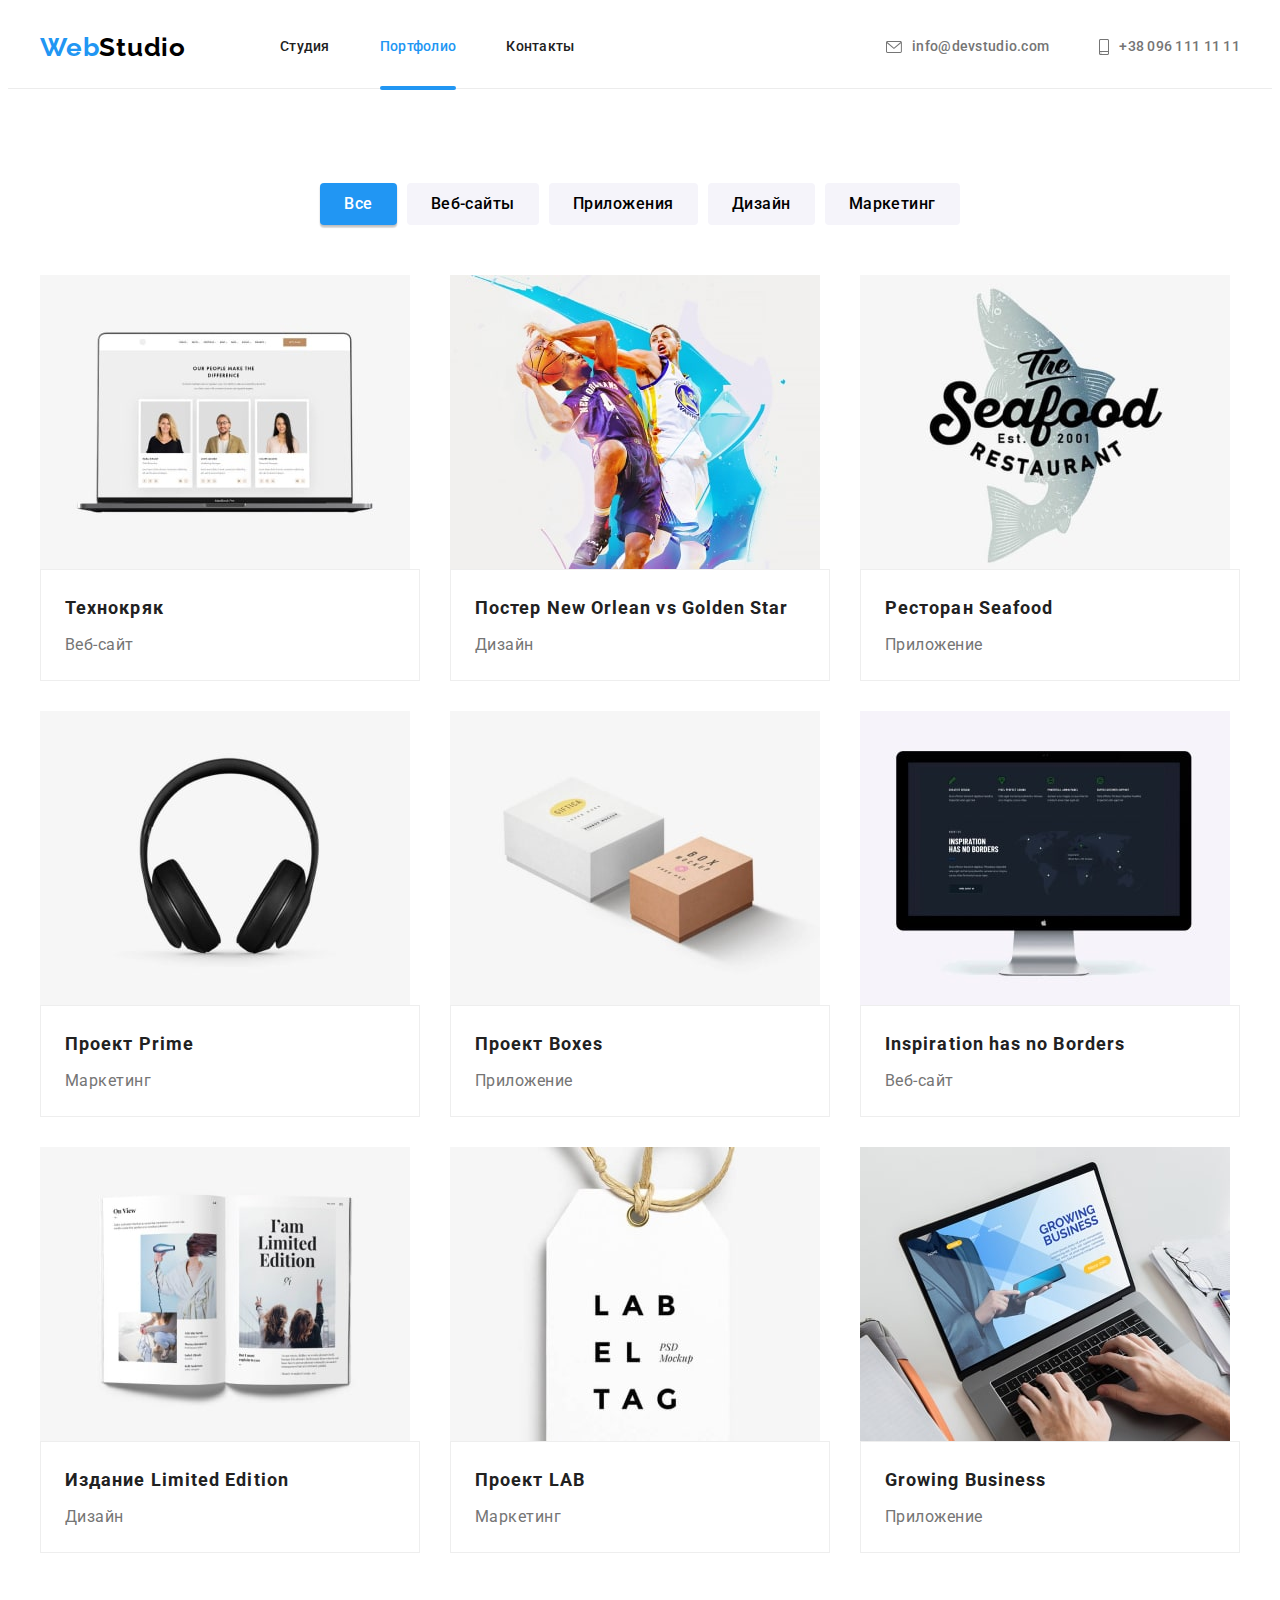
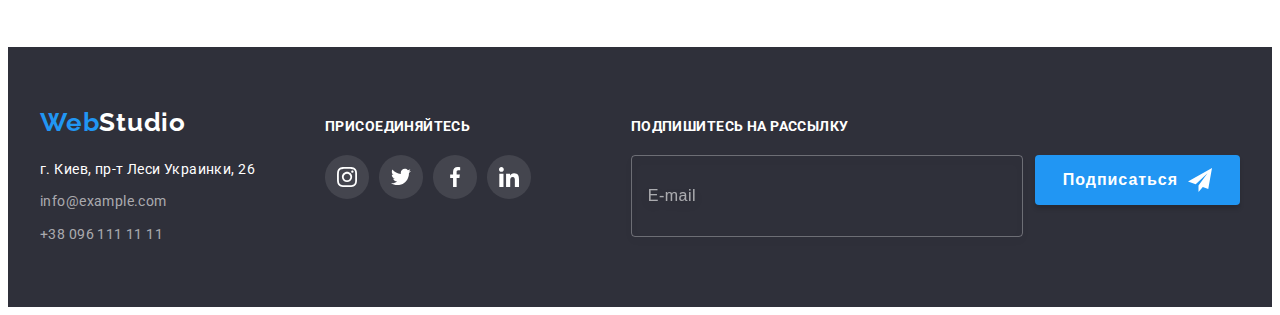
==== portfolio.html @ 5964e871 "Перенесение проекта из ДЗ-7" ====
<!DOCTYPE html>
<html lang="ru">

<head>
    <meta charset="UTF-8">
    <meta name="author" content="Svitlana Lozovenko">
    <meta name="description" content="GoIT-training. Homeproduct-card 7. Page 2 of 2">
    <meta http-equiv="X-UA-Compatible" content="IE=edge">
    <meta name="viewport" content="width=device-width, initial-scale=1.0">
    <link
        href="https://fonts.googleapis.com/css2?family=Raleway:wght@700&family=Roboto:wght@400;500;700;900&display=swap"
        rel="stylesheet">
    <link rel="stylesheet" href="https://cdnjs.cloudflare.com/ajax/libs/modern-normalize/1.1.0/modern-normalize.min.css"
        integrity="sha512-wpPYUAdjBVSE4KJnH1VR1HeZfpl1ub8YT/NKx4PuQ5NmX2tKuGu6U/JRp5y+Y8XG2tV+wKQpNHVUX03MfMFn9Q=="
        crossorigin="anonymous" referrerpolicy="no-referrer" />
    <link rel="stylesheet" href="./css/main.min.css">

    <title lang="en">Web-Studio portfolio</title>
</head>

<body>
    <header class="header">
        <div class="header__container container">
            <nav class="header__nav">
                <a class="logo header__logo link" href="./index.html" lang="en">Web<span
                        class="logo logo--dark">Studio</span></a>
                <ul class="menu list">
                    <li class="menu__item">
                        <a class="menu__link link" href="./index.html">Студия</a>
                    </li>
                    <li class="menu__item">
                        <a class="menu__link link menu__link-current" href="./portfolio.html">Портфолио</a>
                    </li>
                    <li class="menu__item">
                        <a class="menu__link link" href="">Контакты</a>
                    </li>
                </ul>
            </nav>
            <a class="header__contacts header__mail link" href="mailto:info@devstudio.com">
                <svg class="header__icon" width="16" height="12">
                    <use href="./img/icons.svg#icon-envelope"></use>
                </svg>
                info@devstudio.com</a>
            <a class="header__contacts link" href="tel:++380961111111">
                <svg class="header__icon" width="10" height="16">
                    <use href="./img/icons.svg#icon-smartphone"></use>
                </svg>
                +38 096 111 11 11</a>
        </div>
    </header>

    <main>
        <section class="portfolio-section section">
            <div class="container">
                <h1 class="visually-hidden">Страница портфолио</h1>
                <h2 class="section__title visually-hidden">Секция страницы портфолио</h2>

                <!--Filter buttons-->
                <ul class="filter list">
                    <li class="filter__link"><button class="filter__btn filter__btn--current" type="button">Все</button>
                    </li>
                    <li class="filter__link"><button class="filter__btn" type="button">Веб-сайты</button></li>
                    <li class="filter__link"><button class="filter__btn" type="button">Приложения</button></li>
                    <li class="filter__link"><button class="filter__btn" type="button">Дизайн</button></li>
                    <li class="filter__link"><button class="filter__btn" type="button">Маркетинг</button></li>
                </ul>

                <!--product-card examples-->
                <ul class="product-card-list list">
                    <li class="product-card">
                        <a class="product-card__link link" href="">
                            <div class="product-card__wrapper"><img class="product-card__img"
                                    src="./img/portfolio/technocryak-min.jpg" alt="Представление веб-сайта Технокряк"
                                    width="370" height="294">
                                <p class="product-card-overlay">Технокряк это современная площадка распространения
                                    коронавируса. Компании используют эту платформу для цифрового
                                    шпионажа и атак на защищённые сервера конкурентов.</p>
                            </div>
                        </a>
                        <div class="product-card__text">
                            <h3 class="product-card__name">Технокряк</h3>
                            <p class="product-card__type">Веб-сайт</p>
                        </div>
                    </li>
                    <li class="product-card">
                        <a class="product-card__link link" href="">
                            <div class="product-card__wrapper"><img class="product-card__img"
                                    src="./img/portfolio/poster-new-orl-min.jpg"
                                    alt="Представление дизайна постера New Orlean vs Golden Star" width="370"
                                    height="294">
                                <p class="product-card-overlay">Технокряк это современная площадка распространения
                                    коронавируса. Компании используют эту платформу для цифрового
                                    шпионажа и атак на защищённые сервера конкурентов.</p>
                            </div>
                        </a>
                        <div class="product-card__text">
                            <h3 class="product-card__name">Постер <span lang="en">New Orlean vs Golden Star</span> </h3>
                            <p class="product-card__type">Дизайн</p>
                        </div>
                    </li>
                    <li class="product-card">
                        <a class="product-card__link link" href="">
                            <div class="product-card__wrapper"><img class="product-card__img"
                                    src="./img/portfolio/seafood-min.jpg"
                                    alt="Представление приложения Ресторан Seafood" width="370" height="294">
                                <p class="product-card-overlay">Технокряк это современная площадка распространения
                                    коронавируса. Компании используют эту платформу для цифрового
                                    шпионажа и атак на защищённые сервера конкурентов.</p>
                            </div>
                        </a>
                        <div class="product-card__text">
                            <h3 class="product-card__name">Ресторан <span lang="en">Seafood</span></h3>
                            <p class="product-card__type">Приложение</p>
                        </div>
                    </li>
                    <li class="product-card">
                        <a class="product-card__link link" href="">
                            <div class="product-card__wrapper"><img class="product-card__img"
                                    src="./img/portfolio/prime-min.jpg" alt="Представление проект Prime" width="370"
                                    height="294">
                                <p class="product-card-overlay">Технокряк это современная площадка распространения
                                    коронавируса. Компании используют эту платформу для цифрового
                                    шпионажа и атак на защищённые сервера конкурентов.</p>
                            </div>
                        </a>
                        <div class="product-card__text">
                            <h3 class="product-card__name">Проект <span lang="en">Prime</span></h3>
                            <p class="product-card__type">Маркетинг</p>
                        </div>
                    </li>
                    <li class="product-card">
                        <a class="product-card__link link" href="">
                            <div class="product-card__wrapper"><img class="product-card__img"
                                    src="./img/portfolio/boxes-min.jpg" alt="Представление приложения Проект Boxes"
                                    width="370" height="294">
                                <p class="product-card-overlay">Технокряк это современная площадка распространения
                                    коронавируса. Компании используют эту платформу для цифрового
                                    шпионажа и атак на защищённые сервера конкурентов.</p>
                            </div>
                        </a>
                        <div class="product-card__text">
                            <h3 class="product-card__name">Проект <span lang="en">Boxes</span></h3>
                            <p class="product-card__type">Приложение</p>
                        </div>
                    </li>
                    <li class="product-card">
                        <a class="product-card__link link" href="">
                            <div class="product-card__wrapper"><img class="product-card__img"
                                    src="./img/portfolio/inspiration-min.jpg"
                                    alt="Представление веб-сайта Inspiration has no Borders" width="370" height="294">
                                <p class="product-card-overlay">Технокряк это современная площадка распространения
                                    коронавируса. Компании используют эту платформу для цифрового
                                    шпионажа и атак на защищённые сервера конкурентов.</p>
                            </div>
                        </a>
                        <div class="product-card__text">
                            <h3 class="product-card__name" lang="en">Inspiration has no Borders</h3>
                            <p class="product-card__type">Веб-сайт</p>
                        </div>
                    </li>
                    <li class="product-card">
                        <a class="product-card__link link" href="">
                            <div class="product-card__wrapper"><img class="product-card__img"
                                    src="./img/portfolio/limited-min.jpg"
                                    alt="Представление дизайна издания Limited Edition" width="370" height="294">
                                <p class="product-card-overlay">Технокряк это современная площадка распространения
                                    коронавируса. Компании используют эту платформу для цифрового
                                    шпионажа и атак на защищённые сервера конкурентов.</p>
                            </div>
                        </a>
                        <div class="product-card__text">
                            <h3 class="product-card__name">Издание <span lang="en">Limited Edition</span></h3>
                            <p class="product-card__type">Дизайн</p>
                        </div>
                    </li>
                    <li class="product-card">
                        <a class="product-card__link link" href="">
                            <div class="product-card__wrapper"><img class="product-card__img"
                                    src="./img/portfolio/lab-min.jpg" alt="Представление проекта LAB" width="370"
                                    height="294">
                                <p class="product-card-overlay">Технокряк это современная площадка распространения
                                    коронавируса. Компании используют эту платформу для цифрового
                                    шпионажа и атак на защищённые сервера конкурентов.</p>
                            </div>
                        </a>
                        <div class="product-card__text">
                            <h3 class="product-card__name">Проект <span lang="en">LAB</span></h3>
                            <p class="product-card__type">Маркетинг</p>
                        </div>
                    </li>
                    <li class="product-card">
                        <a class="product-card__link link" href="">
                            <div class="product-card__wrapper"><img class="product-card__img"
                                    src="./img/portfolio/growing-business-min.jpg"
                                    alt="Представление приложения Growing Business" width="370" height="294">
                                <p class="product-card-overlay">Технокряк это современная площадка распространения
                                    коронавируса. Компании используют эту платформу для цифрового
                                    шпионажа и атак на защищённые сервера конкурентов.</p>
                            </div>
                        </a>
                        <div class="product-card__text">
                            <h3 class="product-card__name" lang="en">Growing Business</h3>
                            <p class="product-card__type">Приложение</p>
                        </div>
                    </li>
                </ul>
            </div>
        </section>
    </main>

    <footer class="footer">
        <div class="footer__wrap container">
            <div class="footer__contacts">
                <a class="logo footer__logo link" href="./" lang="en">Web<span
                        class="logo logo--light">Studio</span></a>
                <address class="address">
                    <ul class="address__list list">
                        <li class="address__list-item">
                            <a class="address__location link" href="https://goo.gl/maps/eU8yyStRN8f8yWrFA"
                                target="blank" rel="noopener noreferrer">
                                г. Киев, пр-т Леси Украинки, 26
                            </a>
                        </li>
                        <li class="address__list-item">
                            <a class="info-link link" href="mailto:info@devstudio.com">info@example.com</a>
                        </li>
                        <li class="address__list-item">
                            <a class="info-link link" href="tel:++380961111111">+38 096 111 11 11</a>
                        </li>
                    </ul>
                </address>
            </div>
            <div class="footer__links">
                <p class="footer__subtitle">Присоединяйтесь</p>
                <ul class="footer__social-list list">
                    <li class="footer__social-item">
                        <a href="" class="footer__social-link link">
                            <svg class="footer__social-icon">
                                <use href="./img/icons.svg#icon-instagram"></use>
                            </svg>
                        </a>
                    </li>
                    <li class="footer__social-item">
                        <a href="" class="footer__social-link link">
                            <svg class="footer__social-icon">
                                <use href="./img/icons.svg#icon-twitter"></use>
                            </svg>
                        </a>
                    </li>
                    <li class="footer__social-item">
                        <a href="" class="footer__social-link link">
                            <svg class="footer__social-icon">
                                <use href="./img/icons.svg#icon-facebook"></use>
                            </svg>
                        </a>
                    </li>
                    <li class="footer__social-item">
                        <a href="" class="footer__social-link link">
                            <svg class="footer__social-icon">
                                <use href="./img/icons.svg#icon-linkedin"></use>
                            </svg>
                        </a>
                    </li>
                </ul>
            </div>
            <form class="footer__form" action="#">
                <p class="footer__subtitle">Подпишитесь на рассылку</p>
                <div class="footer__form-wrap">
                    <label class="footer__mailing-label">
                        <input type="email" class="footer__form-field" name="mailing" placeholder="E-mail" required>
                    </label>
                    <button type="submit" class="footer__btn"><span class="footer__btn-text">Подписаться</span><svg
                            class="footer__btn-icon">
                            <use href="./img/icons.svg#icon-send"></use>
                        </svg></button>
                </div>
            </form>
        </div>
    </footer>
</body>

</html>
---- css/main.min.css ----
:root{--main-color: #212121;--accent-color: #2196f3;--small-text-color: #757575;--another-main-color: #ffffff;--main-font: "Roboto", sans-serif;--secondary-font: "Raleway", sans-serif;--transition-color: color 250ms cubic-bezier(0.4, 0, 0.2, 1);--transition-fill: fill 250ms cubic-bezier(0.4, 0, 0.2, 1);--transition-background-color: background-color 250ms
    cubic-bezier(0.4, 0, 0.2, 1);--transition-border: body 250ms cubic-bezier(0.4, 0, 0.2, 1)}.visually-hidden{position:absolute !important;clip:rect(1px 1px 1px 1px);clip:rect(1px, 1px, 1px, 1px);padding:0 !important;border:0 !important;height:1px !important;width:1px !important;overflow:hidden}.modal-form__submit,.modal-btn,.footer__btn{font-weight:700;font-size:16px;line-height:1.87;letter-spacing:0.06em;text-align:center;color:var(--another-main-color);background-color:var(--accent-color);box-shadow:0px 4px 4px rgba(0,0,0,0.15);border:none;border-radius:4px;transition:var(--transition-background-color);cursor:pointer}.modal-form__submit:hover,.modal-btn:hover,.footer__btn:hover,.modal-form__submit:focus,.modal-btn:focus,.footer__btn:focus{background-color:#188ce8;outline:1px dotted #494747}h1,h2,h3,h4,h5,h6,p{margin-top:0;margin-bottom:0}ul,ol{margin-top:0;margin-bottom:0;padding-left:0}img{display:block}body{font-family:var(--main-font);background:var(--another-main-color);color:var(--main-color)}.list{list-style:none}.link{text-decoration:none}.container{width:1200px;padding-left:15px;padding-right:15px;margin:0 auto}.section{padding-top:94px;padding-bottom:94px}.section__title{font-weight:700;font-size:36px;line-height:1.17;text-align:center;letter-spacing:0.03em;margin-bottom:50px}.logo{font-family:var(--secondary-font);font-weight:700;font-size:26px;line-height:1.19;letter-spacing:0.03em;color:var(--accent-color);display:inline-block}.logo--dark{color:#000000}.logo--light{color:var(--another-main-color)}.header__nav{display:flex;align-items:center}.header__logo{margin-right:94px}.menu{display:flex;align-items:center}.menu__item:not(:last-child){margin-right:50px}.menu__link{font-weight:500;font-size:14px;line-height:1.14;letter-spacing:0.02em;color:var(--main-color);display:block;position:relative;transition:var(--transition-color)}.menu__link:hover,.menu__link:focus{color:var(--accent-color)}.menu__link-current{color:var(--accent-color)}.menu__link-current::after{content:"";display:block;width:100%;height:4px;left:0;bottom:-35px;border-radius:2px;background-color:var(--accent-color);position:absolute}.backdrop{position:fixed;top:0;left:0;width:100vw;height:100vh;z-index:1000;background-color:rgba(0,0,0,0.2);opacity:1;visibility:visible;pointer-events:auto;transition:opacity 250ms cubic-bezier(0.4, 0, 0.2, 1),visibility 250ms cubic-bezier(0.4, 0, 0.2, 1);display:flex}.backdrop.is-hidden{opacity:0;visibility:hidden;pointer-events:none}.backdrop.is-hidden .modal-window{transform:translate(-50%, -50%) scale(0.5);opacity:0}.modal-window{position:absolute;top:50%;left:50%;padding:40px;min-width:528px;min-height:580px;background:var(--another-main-color);box-shadow:0px 1px 3px rgba(0,0,0,0.12),0px 1px 1px rgba(0,0,0,0.14),0px 2px 1px rgba(0,0,0,0.2);border-radius:4px;transform:translate(-50%, -50%) scale(1);opacity:1;transition:opacity 250ms cubic-bezier(0.4, 0, 0.2, 1),transform 250ms cubic-bezier(0.4, 0, 0.2, 1)}.modal-window__title{font-weight:700;font-size:20px;line-height:1.15;text-align:center;letter-spacing:0.03em;color:var(--main-color);margin-bottom:12px}.modal-close-btn{position:absolute;top:8px;right:8px;width:30px;height:30px;background:var(--another-main-color);border:1px solid rgba(0,0,0,0.1);border-radius:50%;display:flex;align-items:center;justify-content:center;fill:#000000;cursor:pointer;transition:var(--transition-fill)}.modal-close-btn:hover,.modal-close-btn:focus{fill:var(--accent-color);outline:none}.close-icon{visibility:inherit;pointer-events:inherit}.modal-form{display:flex;flex-direction:column}.modal-form__submit{align-self:center;margin-top:30px;display:block;padding:10px 56px}.modal-input-label{font-size:12px;line-height:1.17;letter-spacing:0.01em;color:var(--small-text-color);margin-bottom:10px}.modal-input-wrapper{position:relative;display:block;margin-top:4px}.modal-input{width:100%;height:40px;border:1px solid rgba(33,33,33,0.2);box-sizing:border-box;border-radius:4px;padding-left:42px;padding-right:12px;transition:var(--transition-border)}.modal-input:hover,.modal-input:focus{outline:none;border:1px solid var(--accent-color);border-radius:4px}.input-icon-wrap{width:18px;height:18px;display:flex;align-items:center;justify-content:center;position:absolute;top:50%;left:12px;fill:var(--main-color);transform:translateY(-50%);transition:var(--transition-fill)}.modal-input:hover ~ .input-icon-wrap,.modal-input:focus ~ .input-icon-wrap{fill:var(--accent-color)}.modal-textarea-label{font-size:12px;line-height:1.17;letter-spacing:0.01em;color:var(--small-text-color);margin-bottom:20px}.modal-user-coment{width:100%;resize:none;height:120px;border:1px solid rgba(33,33,33,0.2);border-radius:4px;padding:12px 16px;margin-top:4px;transition:var(--transition-border)}.modal-user-coment:hover,.modal-user-coment:focus{outline:none;border:1px solid var(--accent-color);border-radius:4px}.modal-user-coment::placeholder{font-size:14px;line-height:1.14;letter-spacing:0.01em;color:rgba(117,117,117,0.5)}.modal-check-wrap{position:relative}.modal-checkbox{position:absolute;bottom:0;left:8px;clip:rect(1px 1px 1px 1px);clip:rect(1px, 1px, 1px, 1px);padding:0 !important;border:0 !important;height:1px !important;width:1px !important;overflow:hidden}.modal-checkbox-lable{position:relative;display:flex;align-items:center;font-size:14px;line-height:1.71;letter-spacing:0.03em;color:var(--small-text-color)}.modal-checkbox-lable::before{content:"";display:block;cursor:pointer;margin-right:7px}.modal-checkbox+.modal-checkbox-lable::before{background-image:url("../img/icon-agree-uncheck.svg");background-repeat:no-repeat;background-size:cover;width:16px;height:15px}.modal-checkbox:checked+.modal-checkbox-lable::before{background-image:url("../img/icon-agree-check.svg")}.modal-checkbox:focus+.modal-checkbox-lable::before{background-image:url("../img/icon-agree-uncheck.svg");outline:1px dotted #494747}.modal-checkbox:checked:focus+.modal-checkbox-lable::before{background-image:url("../img/icon-agree-check.svg");outline:1px dotted #494747}.policy-link{color:var(--accent-color)}.policy-link:focus,.policy-link:hover{outline:1px dotted #494747}.social-list{display:flex;justify-content:space-between}.social-item{width:44px;height:44px}.social-icon{width:20px;height:20px}.social-link{display:flex;width:100%;height:100%;border-radius:50%;background-color:#ffffff;justify-content:center;align-items:center;fill:#afb1b8;transition:var(--transition-background-color),var(--transition-fill)}.social-link:hover,.social-link:focus{background-color:var(--accent-color);fill:var(--another-main-color);outline:none}.footer__links{padding-top:12px}.footer__subtitle{font-weight:700;font-size:14px;line-height:1.14;letter-spacing:0.03em;text-transform:uppercase;color:var(--another-main-color);margin-bottom:20px}.footer__social-list{display:flex}.footer__social-item{width:44px;height:44px}.footer__social-item:not(:last-child){margin-right:10px}.footer__social-icon{width:20px;height:20px}.footer__social-link{display:flex;width:100%;height:100%;justify-content:center;align-items:center;border-radius:50%;background-color:rgba(255,255,255,0.1);fill:var(--another-main-color);transition:var(--transition-background-color)}.footer__social-link:hover,.footer__social-link:focus{background-color:var(--accent-color);outline:none}.header{padding-top:24px;padding-bottom:25px;border-bottom:1px solid #ececec}.header__container{display:flex;align-items:center}.header__mail{margin-right:50px;margin-left:auto}.header__contacts{display:flex;align-items:center;font-weight:500;font-size:14px;line-height:1.14;letter-spacing:0.02em;color:var(--small-text-color);fill:var(--small-text-color);transition:var(--transition-color),var(--transition-fill)}.header__icon{margin-right:10px}.header__contacts:hover,.header__contacts:focus{color:var(--accent-color);fill:var(--accent-color);outline:none}.hero{padding-top:200px;padding-bottom:200px;max-width:1600px;background-image:linear-gradient(rgba(47,48,58,0.4), rgba(47,48,58,0.4)),url(../img/hero/hero-img.jpg);background-color:#c4c4c4;background-repeat:no-repeat;background-size:cover;margin:0 auto}.hero__title{font-weight:900;font-size:44px;line-height:1.36;letter-spacing:0.06em;text-transform:uppercase;text-align:center;color:var(--another-main-color);max-width:696px;margin:0 auto 30px}.modal-btn{display:block;margin:0 auto;padding:10px 32px}.features__list{display:flex;justify-content:space-between}.features-item{width:270px}.features-item__title{font-weight:700;font-size:14px;line-height:1.14;letter-spacing:0.03em;text-transform:uppercase;margin-bottom:10px}.features-item__desc{font-size:14px;line-height:1.71;letter-spacing:0.03em;color:var(--small-text-color)}.feature-icon-wrapping{display:flex;width:270px;height:120px;background-color:#f5f4fa;border-radius:4px;justify-content:center;align-items:center;margin-bottom:30px}.feature-icon{width:70px;height:70px;background-color:#f5f4fa;border-radius:4px}.activity{padding-top:0}.activity-list{display:flex;justify-content:space-between}.activity-item{width:370px;height:294px;position:relative}.activity-item>.activity-pic-lable{position:absolute;width:100%;bottom:0;padding:27px 0;background-color:rgba(47,48,58,0.8);font-weight:700;font-size:14px;line-height:1.14;text-align:center;letter-spacing:0.03em;text-transform:uppercase;color:var(--another-main-color)}.activity-pic{max-width:100%;height:auto}.team-cards{background:#f5f4fa}.team-cards__list{display:flex;flex-wrap:wrap;margin-left:-30px;margin-top:-30px}.team-cards__item{background:var(--another-main-color);box-shadow:0px 1px 3px rgba(0,0,0,0.12),0px 1px 1px rgba(0,0,0,0.14),0px 2px 1px rgba(0,0,0,0.2);border-radius:0px 0px 4px 4px;margin-left:30px;margin-top:30px;flex-basis:calc((100% - 120px) / 4)}.team-cards__text{text-align:center;font-size:16px;line-height:1.19;letter-spacing:0.03em;padding:30px 32px}.team-cards__name{font-weight:500;margin-bottom:10px}.team-cards__proffesion{color:var(--small-text-color);margin-bottom:16px}.clients{background-color:var(--another-main-color)}.clients .clients__list{display:flex;flex-wrap:wrap;justify-content:space-between}.client-item{width:170px;height:92px}.client-link{display:flex;justify-content:center;align-items:center;width:100%;height:100%;border:1px solid #afb1b8;border-radius:4px;background-color:transparent;fill:#afb1b8;transition:var(--transition-fill),border 250ms cubic-bezier(0.4, 0, 0.2, 1) 0ms}.client-link:focus,.client-link:hover{fill:var(--accent-color);border:1px solid var(--accent-color);outline:none}.footer{background:#2f303a;padding-top:60px;padding-bottom:60px}.footer__wrap{display:flex}.footer__contacts{margin-right:70px}.footer__logo{margin-bottom:20px}.address{font-style:normal}.address__list-item:not(:last-child){margin-bottom:9px}.address__location{font-size:14px;line-height:1.71;letter-spacing:0.03em;color:var(--another-main-color);transition:var(--transition-color)}.address__location:hover,.address__location:focus{color:var(--accent-color)}.info-link{font-size:14px;line-height:1.71;letter-spacing:0.03em;color:rgba(255,255,255,0.6);transition:var(--transition-color)}.info-link:hover,.info-link:focus{color:var(--accent-color)}.footer__form{padding-top:12px;margin-left:auto}.footer__form-wrap{display:flex}.footer__form-field{display:inline-block;width:358px;height:50px;background-color:transparent;border:1px solid rgba(255,255,255,0.3);filter:drop-shadow(0px 4px 4px rgba(0,0,0,0.15));border-radius:4px;padding:15px 16px;font-size:16px;line-height:1.25;display:flex;align-items:center;letter-spacing:0.03em;color:var(--another-main-color);margin-right:12px;transition:var(--transition-border)}.footer__form-field:hover,.footer__form-field:focus{border-color:var(--accent-color);outline:none}.footer__form-field:focus:not(:placeholder-shown):valid{border-color:var(--accent-color);outline:none}.footer__form-field:focus:not(:placeholder-shown):invalid{border-color:red;outline:none}.footer__form-field::placeholder{color:rgba(255,255,255,0.6)}.footer__btn{height:50px;display:flex;align-items:center;padding:10px 28px;fill:var(--another-main-color)}.footer__btn-text{display:inline-block;margin-right:10px}.footer__btn-icon{width:24px;height:24px}.filter{display:flex;flex-wrap:wrap;padding-bottom:50px;justify-content:center}.filter__link:not(:last-child){margin-right:10px}.filter__btn{font-family:inherit;font-weight:500;font-size:16px;line-height:1.62;text-align:center;letter-spacing:0.03em;background-color:#f5f4fa;border-radius:4px;cursor:pointer;border:none;padding:8px 24px;transition:var(--transition-color),var(--transition-background-color),box-shadow 250ms cubic-bezier(0.4, 0, 0.2, 1) 0ms}.filter__btn--current,.filter__btn:hover,.filter__btn:focus{color:var(--another-main-color);background-color:var(--accent-color);box-shadow:0px 3px 1px rgba(0,0,0,0.1),0px 1px 2px rgba(0,0,0,0.08),0px 2px 2px rgba(0,0,0,0.12)}.product-card-list{display:flex;flex-wrap:wrap;margin-left:-30px;margin-top:-30px}.product-card{margin-left:30px;margin-top:30px;flex-basis:calc((100% - 90px) / 3);transition:box-shadow 250ms cubic-bezier(0.4, 0, 0.2, 1) 0ms}.product-card:hover{box-shadow:0px 1px 1px rgba(0,0,0,0.12),0px 4px 4px rgba(0,0,0,0.06),1px 4px 6px rgba(0,0,0,0.16)}.product-card__link{display:block}.product-card__wrapper{position:relative;overflow:hidden}.product-card__img{display:block;max-width:100%;height:auto}.product-card__text{padding:20px 24px;border:1px solid #eeeeee}.product-card__name{font-weight:700;font-size:18px;line-height:2;letter-spacing:0.06em;padding-bottom:4px}.product-card__type{font-size:16px;line-height:1.87;letter-spacing:0.03em;color:var(--small-text-color)}.product-card-overlay{padding:63px 24px;font-size:18px;line-height:1.56;letter-spacing:0.03em;color:var(--another-main-color);background-color:rgba(33,150,243,0.9);position:absolute;top:0;left:0;width:100%;height:100%;overflow:auto;transform:translateY(101%);transition:transform 250ms cubic-bezier(0.4, 0, 0.2, 1)}.product-card__link:hover .product-card-overlay,.product-card__link:focus .product-card-overlay{transform:translateY(0)}
/*# sourceMappingURL=main.min.css.map */
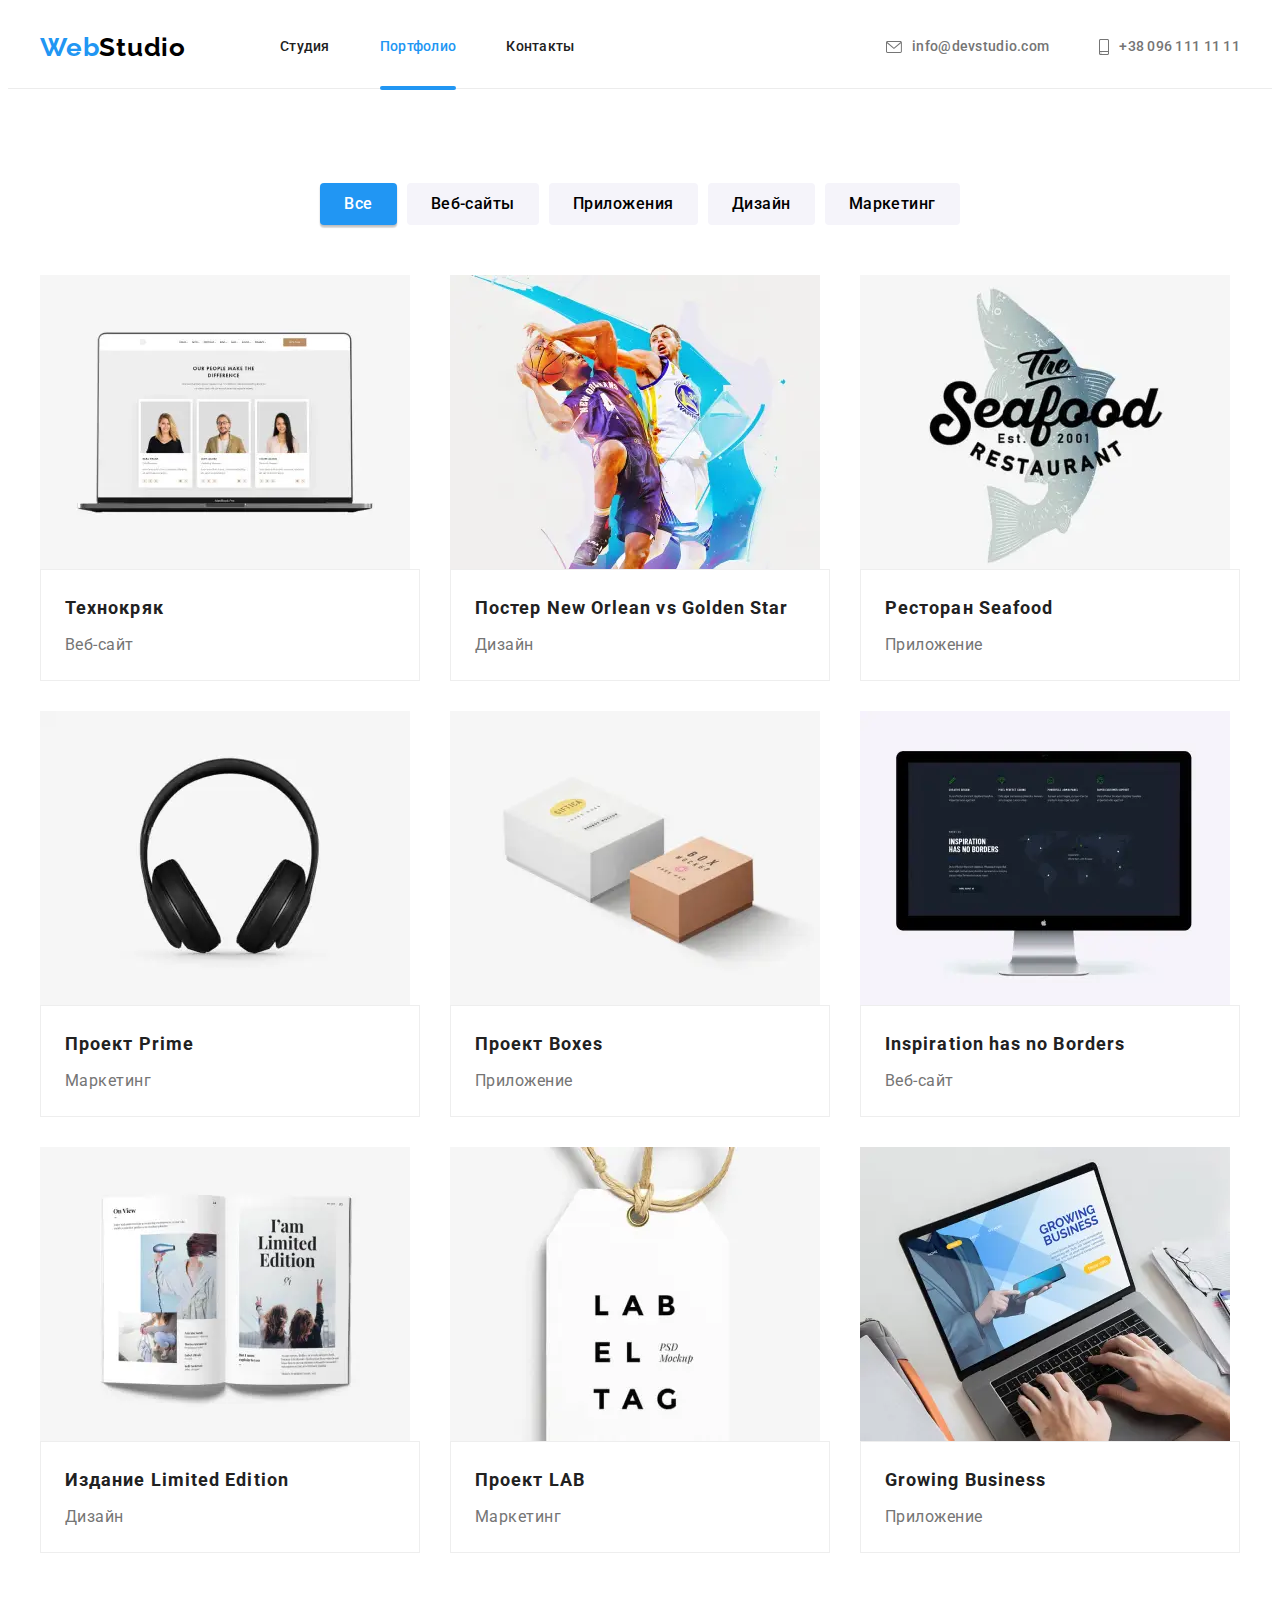
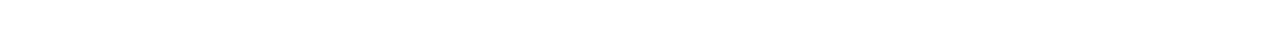
==== commit 0b26703a: "Все секции main и footer" ====
--- a/portfolio.html
+++ b/portfolio.html
@@ -2,281 +2,463 @@
 <html lang="ru">
 
 <head>
-    <meta charset="UTF-8">
-    <meta name="author" content="Svitlana Lozovenko">
-    <meta name="description" content="GoIT-training. Homeproduct-card 7. Page 2 of 2">
-    <meta http-equiv="X-UA-Compatible" content="IE=edge">
-    <meta name="viewport" content="width=device-width, initial-scale=1.0">
-    <link
-        href="https://fonts.googleapis.com/css2?family=Raleway:wght@700&family=Roboto:wght@400;500;700;900&display=swap"
-        rel="stylesheet">
-    <link rel="stylesheet" href="https://cdnjs.cloudflare.com/ajax/libs/modern-normalize/1.1.0/modern-normalize.min.css"
-        integrity="sha512-wpPYUAdjBVSE4KJnH1VR1HeZfpl1ub8YT/NKx4PuQ5NmX2tKuGu6U/JRp5y+Y8XG2tV+wKQpNHVUX03MfMFn9Q=="
-        crossorigin="anonymous" referrerpolicy="no-referrer" />
-    <link rel="stylesheet" href="./css/main.min.css">
-
-    <title lang="en">Web-Studio portfolio</title>
+   <meta charset="UTF-8" />
+   <meta name="author" content="Svitlana Lozovenko" />
+   <meta name="description" content="GoIT-training. Homeproduct-card 8. Page 2 of 2" />
+   <meta http-equiv="X-UA-Compatible" content="IE=edge" />
+   <meta name="viewport" content="width=device-width, initial-scale=1.0" />
+   <link
+      href="https://fonts.googleapis.com/css2?family=Raleway:wght@700&family=Roboto:wght@400;500;700;900&display=swap"
+      rel="stylesheet" />
+   <link rel="stylesheet" href="https://cdnjs.cloudflare.com/ajax/libs/modern-normalize/1.1.0/modern-normalize.min.css"
+      integrity="sha512-wpPYUAdjBVSE4KJnH1VR1HeZfpl1ub8YT/NKx4PuQ5NmX2tKuGu6U/JRp5y+Y8XG2tV+wKQpNHVUX03MfMFn9Q=="
+      crossorigin="anonymous" referrerpolicy="no-referrer" />
+   <link rel="stylesheet" href="./css/main.min.css" />
+
+   <title lang="en">Web-Studio portfolio</title>
 </head>
 
 <body>
-    <header class="header">
-        <div class="header__container container">
-            <nav class="header__nav">
-                <a class="logo header__logo link" href="./index.html" lang="en">Web<span
-                        class="logo logo--dark">Studio</span></a>
-                <ul class="menu list">
-                    <li class="menu__item">
-                        <a class="menu__link link" href="./index.html">Студия</a>
-                    </li>
-                    <li class="menu__item">
-                        <a class="menu__link link menu__link-current" href="./portfolio.html">Портфолио</a>
-                    </li>
-                    <li class="menu__item">
-                        <a class="menu__link link" href="">Контакты</a>
-                    </li>
-                </ul>
-            </nav>
-            <a class="header__contacts header__mail link" href="mailto:info@devstudio.com">
-                <svg class="header__icon" width="16" height="12">
-                    <use href="./img/icons.svg#icon-envelope"></use>
-                </svg>
-                info@devstudio.com</a>
-            <a class="header__contacts link" href="tel:++380961111111">
-                <svg class="header__icon" width="10" height="16">
-                    <use href="./img/icons.svg#icon-smartphone"></use>
-                </svg>
-                +38 096 111 11 11</a>
-        </div>
-    </header>
-
-    <main>
-        <section class="portfolio-section section">
-            <div class="container">
-                <h1 class="visually-hidden">Страница портфолио</h1>
-                <h2 class="section__title visually-hidden">Секция страницы портфолио</h2>
-
-                <!--Filter buttons-->
-                <ul class="filter list">
-                    <li class="filter__link"><button class="filter__btn filter__btn--current" type="button">Все</button>
-                    </li>
-                    <li class="filter__link"><button class="filter__btn" type="button">Веб-сайты</button></li>
-                    <li class="filter__link"><button class="filter__btn" type="button">Приложения</button></li>
-                    <li class="filter__link"><button class="filter__btn" type="button">Дизайн</button></li>
-                    <li class="filter__link"><button class="filter__btn" type="button">Маркетинг</button></li>
-                </ul>
-
-                <!--product-card examples-->
-                <ul class="product-card-list list">
-                    <li class="product-card">
-                        <a class="product-card__link link" href="">
-                            <div class="product-card__wrapper"><img class="product-card__img"
-                                    src="./img/portfolio/technocryak-min.jpg" alt="Представление веб-сайта Технокряк"
-                                    width="370" height="294">
-                                <p class="product-card-overlay">Технокряк это современная площадка распространения
-                                    коронавируса. Компании используют эту платформу для цифрового
-                                    шпионажа и атак на защищённые сервера конкурентов.</p>
-                            </div>
-                        </a>
-                        <div class="product-card__text">
-                            <h3 class="product-card__name">Технокряк</h3>
-                            <p class="product-card__type">Веб-сайт</p>
-                        </div>
-                    </li>
-                    <li class="product-card">
-                        <a class="product-card__link link" href="">
-                            <div class="product-card__wrapper"><img class="product-card__img"
-                                    src="./img/portfolio/poster-new-orl-min.jpg"
-                                    alt="Представление дизайна постера New Orlean vs Golden Star" width="370"
-                                    height="294">
-                                <p class="product-card-overlay">Технокряк это современная площадка распространения
-                                    коронавируса. Компании используют эту платформу для цифрового
-                                    шпионажа и атак на защищённые сервера конкурентов.</p>
-                            </div>
-                        </a>
-                        <div class="product-card__text">
-                            <h3 class="product-card__name">Постер <span lang="en">New Orlean vs Golden Star</span> </h3>
-                            <p class="product-card__type">Дизайн</p>
-                        </div>
-                    </li>
-                    <li class="product-card">
-                        <a class="product-card__link link" href="">
-                            <div class="product-card__wrapper"><img class="product-card__img"
-                                    src="./img/portfolio/seafood-min.jpg"
-                                    alt="Представление приложения Ресторан Seafood" width="370" height="294">
-                                <p class="product-card-overlay">Технокряк это современная площадка распространения
-                                    коронавируса. Компании используют эту платформу для цифрового
-                                    шпионажа и атак на защищённые сервера конкурентов.</p>
-                            </div>
-                        </a>
-                        <div class="product-card__text">
-                            <h3 class="product-card__name">Ресторан <span lang="en">Seafood</span></h3>
-                            <p class="product-card__type">Приложение</p>
-                        </div>
-                    </li>
-                    <li class="product-card">
-                        <a class="product-card__link link" href="">
-                            <div class="product-card__wrapper"><img class="product-card__img"
-                                    src="./img/portfolio/prime-min.jpg" alt="Представление проект Prime" width="370"
-                                    height="294">
-                                <p class="product-card-overlay">Технокряк это современная площадка распространения
-                                    коронавируса. Компании используют эту платформу для цифрового
-                                    шпионажа и атак на защищённые сервера конкурентов.</p>
-                            </div>
-                        </a>
-                        <div class="product-card__text">
-                            <h3 class="product-card__name">Проект <span lang="en">Prime</span></h3>
-                            <p class="product-card__type">Маркетинг</p>
-                        </div>
-                    </li>
-                    <li class="product-card">
-                        <a class="product-card__link link" href="">
-                            <div class="product-card__wrapper"><img class="product-card__img"
-                                    src="./img/portfolio/boxes-min.jpg" alt="Представление приложения Проект Boxes"
-                                    width="370" height="294">
-                                <p class="product-card-overlay">Технокряк это современная площадка распространения
-                                    коронавируса. Компании используют эту платформу для цифрового
-                                    шпионажа и атак на защищённые сервера конкурентов.</p>
-                            </div>
-                        </a>
-                        <div class="product-card__text">
-                            <h3 class="product-card__name">Проект <span lang="en">Boxes</span></h3>
-                            <p class="product-card__type">Приложение</p>
-                        </div>
-                    </li>
-                    <li class="product-card">
-                        <a class="product-card__link link" href="">
-                            <div class="product-card__wrapper"><img class="product-card__img"
-                                    src="./img/portfolio/inspiration-min.jpg"
-                                    alt="Представление веб-сайта Inspiration has no Borders" width="370" height="294">
-                                <p class="product-card-overlay">Технокряк это современная площадка распространения
-                                    коронавируса. Компании используют эту платформу для цифрового
-                                    шпионажа и атак на защищённые сервера конкурентов.</p>
-                            </div>
-                        </a>
-                        <div class="product-card__text">
-                            <h3 class="product-card__name" lang="en">Inspiration has no Borders</h3>
-                            <p class="product-card__type">Веб-сайт</p>
-                        </div>
-                    </li>
-                    <li class="product-card">
-                        <a class="product-card__link link" href="">
-                            <div class="product-card__wrapper"><img class="product-card__img"
-                                    src="./img/portfolio/limited-min.jpg"
-                                    alt="Представление дизайна издания Limited Edition" width="370" height="294">
-                                <p class="product-card-overlay">Технокряк это современная площадка распространения
-                                    коронавируса. Компании используют эту платформу для цифрового
-                                    шпионажа и атак на защищённые сервера конкурентов.</p>
-                            </div>
-                        </a>
-                        <div class="product-card__text">
-                            <h3 class="product-card__name">Издание <span lang="en">Limited Edition</span></h3>
-                            <p class="product-card__type">Дизайн</p>
-                        </div>
-                    </li>
-                    <li class="product-card">
-                        <a class="product-card__link link" href="">
-                            <div class="product-card__wrapper"><img class="product-card__img"
-                                    src="./img/portfolio/lab-min.jpg" alt="Представление проекта LAB" width="370"
-                                    height="294">
-                                <p class="product-card-overlay">Технокряк это современная площадка распространения
-                                    коронавируса. Компании используют эту платформу для цифрового
-                                    шпионажа и атак на защищённые сервера конкурентов.</p>
-                            </div>
-                        </a>
-                        <div class="product-card__text">
-                            <h3 class="product-card__name">Проект <span lang="en">LAB</span></h3>
-                            <p class="product-card__type">Маркетинг</p>
-                        </div>
-                    </li>
-                    <li class="product-card">
-                        <a class="product-card__link link" href="">
-                            <div class="product-card__wrapper"><img class="product-card__img"
-                                    src="./img/portfolio/growing-business-min.jpg"
-                                    alt="Представление приложения Growing Business" width="370" height="294">
-                                <p class="product-card-overlay">Технокряк это современная площадка распространения
-                                    коронавируса. Компании используют эту платформу для цифрового
-                                    шпионажа и атак на защищённые сервера конкурентов.</p>
-                            </div>
-                        </a>
-                        <div class="product-card__text">
-                            <h3 class="product-card__name" lang="en">Growing Business</h3>
-                            <p class="product-card__type">Приложение</p>
-                        </div>
-                    </li>
-                </ul>
+   <header class="header">
+      <div class="header__container container">
+         <nav class="header__nav">
+            <a class="logo header__logo link" href="./index.html" lang="en">Web<span
+                  class="logo__dark">Studio</span></a>
+            <ul class="menu list">
+               <li class="menu__item">
+                  <a class="menu__link link" href="./index.html">Студия</a>
+               </li>
+               <li class="menu__item">
+                  <a class="menu__link link menu__link-current" href="./portfolio.html">Портфолио</a>
+               </li>
+               <li class="menu__item">
+                  <a class="menu__link link" href="">Контакты</a>
+               </li>
+            </ul>
+         </nav>
+         <a class="header__contacts header__mail link" href="mailto:info@devstudio.com">
+            <svg class="header__icon" width="16" height="12">
+               <use href="./img/icons.svg#icon-envelope"></use>
+            </svg>
+            info@devstudio.com</a>
+         <a class="header__contacts link" href="tel:++380961111111">
+            <svg class="header__icon" width="10" height="16">
+               <use href="./img/icons.svg#icon-smartphone"></use>
+            </svg>
+            +38 096 111 11 11</a>
+      </div>
+   </header>
+
+   <main>
+      <section class="portfolio-section section">
+         <div class="container">
+            <h1 class="visually-hidden">Страница портфолио</h1>
+            <h2 class="section__title visually-hidden">Секция страницы портфолио</h2>
+
+            <!--Filter buttons-->
+            <ul class="filter list">
+               <li class="filter__link">
+                  <button class="filter__btn filter__btn--current" type="button">Все</button>
+               </li>
+               <li class="filter__link"><button class="filter__btn" type="button">Веб-сайты</button></li>
+               <li class="filter__link"><button class="filter__btn" type="button">Приложения</button></li>
+               <li class="filter__link"><button class="filter__btn" type="button">Дизайн</button></li>
+               <li class="filter__link"><button class="filter__btn" type="button">Маркетинг</button></li>
+            </ul>
+
+            <!--product-card examples-->
+            <ul class="product-card-list list">
+               <li class="product-card">
+                  <a class="product-card__link link" href="">
+                     <div class="product-card__wrapper">
+                        <picture>
+                           <source
+                              srcset="./img/portfolio/technocryak-desktop.webp 1x, ./img/portfolio/technocryak-desktop@2x.webp 2x"
+                              media="(min-width: 1200px)" type="image/webp" />
+                           <source
+                              srcset="./img/portfolio/technocryak-desktop.jpg 1x, ./img/team/portfolio/technocryak-desktop@2x.jpg 2x"
+                              media="(min-width: 1200px)" />
+                           <source
+                              srcset="./img/portfolio/technocryak-tablet.webp 1x, ./img/portfolio/technocryak-tablet@2x.webp 2x"
+                              media="(min-width: 768px)" type="image/webp" />
+                           <source
+                              srcset="./img/portfolio/technocryak-tablet.jpg 1x, ./img/portfolio/technocryak-tablet@2x.jpg 2x"
+                              media="(min-width: 768px)" />
+                           <source
+                              srcset="./img/portfolio/technocryak-mob.webp 1x, ./img/portfolio/technocryak-mob@2x.webp 2x"
+                              media="(min-width: 280px)" type="image/webp" />
+                           <source
+                              srcset="./img/portfolio/technocryak-mob.jpg 1x, ./img/portfolio/technocryak-mob@2x.jpg 2x"
+                              media="(min-width: 280px)" />
+                           <img class="product-card__img" src="./img/portfolio/technocryak-desktop.jpg"
+                              alt="Представление веб-сайта Технокряк" />
+                        </picture>
+                        <p class="product-card-overlay">
+                           Технокряк это современная площадка распространения коронавируса. Компании используют эту
+                           платформу для цифрового шпионажа и атак на защищённые сервера конкурентов.
+                        </p>
+                     </div>
+                  </a>
+                  <div class="product-card__text">
+                     <h3 class="product-card__name">Технокряк</h3>
+                     <p class="product-card__type">Веб-сайт</p>
+                  </div>
+               </li>
+
+               <li class="product-card">
+                  <a class="product-card__link link" href="">
+                     <div class="product-card__wrapper">
+                        <picture>
+                           <source
+                              srcset="./img/portfolio/new-orlean-desktop.webp 1x, ./img/portfolio/new-orlean-desktop@2x.webp 2x"
+                              media="(min-width: 1200px)" type="image/webp" />
+                           <source
+                              srcset="./img/portfolio/new-orlean-desktop.jpg 1x, ./img/team/portfolio/new-orlean-desktop@2x.jpg 2x"
+                              media="(min-width: 1200px)" />
+                           <source
+                              srcset="./img/portfolio/new-orlean-tablet.webp 1x, ./img/portfolio/new-orlean-tablet@2x.webp 2x"
+                              media="(min-width: 768px)" type="image/webp" />
+                           <source
+                              srcset="./img/portfolio/new-orlean-tablet.jpg 1x, ./img/portfolio/new-orlean-tablet@2x.jpg 2x"
+                              media="(min-width: 768px)" />
+                           <source
+                              srcset="./img/portfolio/new-orlean-mob.webp 1x, ./img/portfolio/new-orlean-mob@2x.webp 2x"
+                              media="(min-width: 280px)" type="image/webp" />
+                           <source
+                              srcset="./img/portfolio/new-orlean-mob.jpg 1x, ./img/portfolio/new-orlean-mob@2x.jpg 2x"
+                              media="(min-width: 280px)" />
+                           <img class="product-card__img" src="./img/portfolio/new-orlean-desktop.jpg"
+                              alt="Представление дизайна постера New Orlean vs Golden Star" />
+                        </picture>
+
+                        <p class="product-card-overlay">
+                           Технокряк это современная площадка распространения коронавируса. Компании используют эту
+                           платформу для цифрового шпионажа и атак на защищённые сервера конкурентов.
+                        </p>
+                     </div>
+                  </a>
+                  <div class="product-card__text">
+                     <h3 class="product-card__name">Постер <span lang="en">New Orlean vs Golden Star</span></h3>
+                     <p class="product-card__type">Дизайн</p>
+                  </div>
+               </li>
+
+               <li class="product-card">
+                  <a class="product-card__link link" href="">
+                     <div class="product-card__wrapper">
+                        <picture>
+                           <source
+                              srcset="./img/portfolio/seafood-desktop.webp 1x, ./img/portfolio/seafood-desktop@2x.webp 2x"
+                              media="(min-width: 1200px)" type="image/webp" />
+                           <source
+                              srcset="./img/portfolio/seafood-desktop.jpg 1x, ./img/portfolio/seafood-desktop@2x.jpg 2x"
+                              media="(min-width: 1200px)" />
+                           <source
+                              srcset="./img/portfolio/seafood-tablet.webp 1x, ./img/portfolio/seafood-tablet@2x.webp 2x"
+                              media="(min-width: 768px)" type="image/webp" />
+                           <source
+                              srcset="./img/portfolio/seafood-tablet.jpg 1x, ./img/portfolio/seafood-tablet@2x.jpg 2x"
+                              media="(min-width: 768px)" />
+                           <source srcset="./img/portfolio/seafood-mob.webp 1x, ./img/portfolio/seafood-mob@2x.webp 2x"
+                              media="(min-width: 280px)" type="image/webp" />
+                           <source srcset="./img/portfolio/seafood-mob.jpg 1x, ./img/portfolio/seafood-mob@2x.jpg 2x"
+                              media="(min-width: 280px)" />
+                           <img class="product-card__img" src="./img/portfolio/seafood-desktop.jpg"
+                              alt="Представление приложения Ресторан Seafood" />
+                        </picture>
+                        <p class="product-card-overlay">
+                           Технокряк это современная площадка распространения коронавируса. Компании используют эту
+                           платформу для цифрового шпионажа и атак на защищённые сервера конкурентов.
+                        </p>
+                     </div>
+                  </a>
+                  <div class="product-card__text">
+                     <h3 class="product-card__name">Ресторан <span lang="en">Seafood</span></h3>
+                     <p class="product-card__type">Приложение</p>
+                  </div>
+               </li>
+
+               <li class="product-card">
+                  <a class="product-card__link link" href="">
+                     <div class="product-card__wrapper">
+                        <picture>
+                           <source
+                              srcset="./img/portfolio/prime-desktop.webp 1x, ./img/portfolio/prime-desktop@2x.webp 2x"
+                              media="(min-width: 1200px)" type="image/webp" />
+                           <source
+                              srcset="./img/portfolio/prime-desktop.jpg 1x, ./img/portfolio/prime-desktop@2x.jpg 2x"
+                              media="(min-width: 1200px)" />
+                           <source
+                              srcset="./img/portfolio/prime-tablet.webp 1x, ./img/portfolio/prime-tablet@2x.webp 2x"
+                              media="(min-width: 768px)" type="image/webp" />
+                           <source srcset="./img/portfolio/prime-tablet.jpg 1x, ./img/portfolio/prime-tablet@2x.jpg 2x"
+                              media="(min-width: 768px)" />
+                           <source srcset="./img/portfolio/prime-mob.webp 1x, ./img/portfolio/prime-mob@2x.webp 2x"
+                              media="(min-width: 280px)" type="image/webp" />
+                           <source srcset="./img/portfolio/prime-mob.jpg 1x, ./img/portfolio/prime-mob@2x.jpg 2x"
+                              media="(min-width: 280px)" />
+                           <img class="product-card__img" src="./img/portfolio/prime-desktop.jpg"
+                              alt="Представление проект Prime" />
+                        </picture>
+                        <p class="product-card-overlay">
+                           Технокряк это современная площадка распространения коронавируса. Компании используют эту
+                           платформу для цифрового шпионажа и атак на защищённые сервера конкурентов.
+                        </p>
+                     </div>
+                  </a>
+                  <div class="product-card__text">
+                     <h3 class="product-card__name">Проект <span lang="en">Prime</span></h3>
+                     <p class="product-card__type">Маркетинг</p>
+                  </div>
+               </li>
+
+               <li class="product-card">
+                  <a class="product-card__link link" href="">
+                     <div class="product-card__wrapper">
+                        <picture>
+                           <source
+                              srcset="./img/portfolio/boxes-desktop.webp 1x, ./img/portfolio/boxes-desktop@2x.webp 2x"
+                              media="(min-width: 1200px)" type="image/webp" />
+                           <source
+                              srcset="./img/portfolio/boxes-desktop.jpg 1x, ./img/portfolio/boxes-desktop@2x.jpg 2x"
+                              media="(min-width: 1200px)" />
+                           <source
+                              srcset="./img/portfolio/boxes-tablet.webp 1x, ./img/portfolio/boxes-tablet@2x.webp 2x"
+                              media="(min-width: 768px)" type="image/webp" />
+                           <source srcset="./img/portfolio/boxes-tablet.jpg 1x, ./img/portfolio/boxes-tablet@2x.jpg 2x"
+                              media="(min-width: 768px)" />
+                           <source srcset="./img/portfolio/boxes-mob.webp 1x, ./img/portfolio/boxes-mob@2x.webp 2x"
+                              media="(min-width: 280px)" type="image/webp" />
+                           <source srcset="./img/portfolio/boxes-mob.jpg 1x, ./img/portfolio/boxes-mob@2x.jpg 2x"
+                              media="(min-width: 280px)" />
+                           <img class="product-card__img" src="./img/portfolio/boxes-desktop.jpg"
+                              alt="Представление приложения Проект Boxes" />
+                        </picture>
+                        <p class="product-card-overlay">
+                           Технокряк это современная площадка распространения коронавируса. Компании используют эту
+                           платформу для цифрового шпионажа и атак на защищённые сервера конкурентов.
+                        </p>
+                     </div>
+                  </a>
+                  <div class="product-card__text">
+                     <h3 class="product-card__name">Проект <span lang="en">Boxes</span></h3>
+                     <p class="product-card__type">Приложение</p>
+                  </div>
+               </li>
+
+               <li class="product-card">
+                  <a class="product-card__link link" href="">
+                     <div class="product-card__wrapper">
+                        <picture>
+                           <source
+                              srcset="./img/portfolio/inspiration-desktop.webp 1x, ./img/portfolio/inspiration-desktop@2x.webp 2x"
+                              media="(min-width: 1200px)" type="image/webp" />
+                           <source
+                              srcset="./img/portfolio/inspiration-desktop.jpg 1x, ./img/portfolio/inspiration-desktop@2x.jpg 2x"
+                              media="(min-width: 1200px)" />
+                           <source
+                              srcset="./img/portfolio/inspiration-tablet.webp 1x, ./img/portfolio/inspiration-tablet@2x.webp 2x"
+                              media="(min-width: 768px)" type="image/webp" />
+                           <source
+                              srcset="./img/portfolio/inspiration-tablet.jpg 1x, ./img/portfolio/inspiration-tablet@2x.jpg 2x"
+                              media="(min-width: 768px)" />
+                           <source
+                              srcset="./img/portfolio/inspiration-mob.webp 1x, ./img/portfolio/inspiration-mob@2x.webp 2x"
+                              media="(min-width: 280px)" type="image/webp" />
+                           <source
+                              srcset="./img/portfolio/inspiration-mob.jpg 1x, ./img/portfolio/inspiration-mob@2x.jpg 2x"
+                              media="(min-width: 280px)" />
+                           <img class="product-card__img" src="./img/portfolio/inspiration-desktop.jpg"
+                              alt="Представление веб-сайта Inspiration has no Borders" />
+                        </picture>
+                        <p class="product-card-overlay">
+                           Технокряк это современная площадка распространения коронавируса. Компании используют эту
+                           платформу для цифрового шпионажа и атак на защищённые сервера конкурентов.
+                        </p>
+                     </div>
+                  </a>
+                  <div class="product-card__text">
+                     <h3 class="product-card__name" lang="en">Inspiration has no Borders</h3>
+                     <p class="product-card__type">Веб-сайт</p>
+                  </div>
+               </li>
+
+               <li class="product-card">
+                  <a class="product-card__link link" href="">
+                     <div class="product-card__wrapper">
+                        <picture>
+                           <source
+                              srcset="./img/portfolio/limited-desktop.webp 1x, ./img/portfolio/limited-desktop@2x.webp 2x"
+                              media="(min-width: 1200px)" type="image/webp" />
+                           <source
+                              srcset="./img/portfolio/limited-desktop.jpg 1x, ./img/portfolio/limited-desktop@2x.jpg 2x"
+                              media="(min-width: 1200px)" />
+                           <source
+                              srcset="./img/portfolio/limited-tablet.webp 1x, ./img/portfolio/limited-tablet@2x.webp 2x"
+                              media="(min-width: 768px)" type="image/webp" />
+                           <source
+                              srcset="./img/portfolio/limited-tablet.jpg 1x, ./img/portfolio/limited-tablet@2x.jpg 2x"
+                              media="(min-width: 768px)" />
+                           <source srcset="./img/portfolio/limited-mob.webp 1x, ./img/portfolio/limited-mob@2x.webp 2x"
+                              media="(min-width: 280px)" type="image/webp" />
+                           <source srcset="./img/portfolio/limited-mob.jpg 1x, ./img/portfolio/limited-mob@2x.jpg 2x"
+                              media="(min-width: 280px)" />
+                           <img class="product-card__img" src="./img/portfolio/limited-desktop.jpg"
+                              alt="Представление дизайна издания Limited Edition" />
+                        </picture>
+                        <p class="product-card-overlay">
+                           Технокряк это современная площадка распространения коронавируса. Компании используют эту
+                           платформу для цифрового шпионажа и атак на защищённые сервера конкурентов.
+                        </p>
+                     </div>
+                  </a>
+                  <div class="product-card__text">
+                     <h3 class="product-card__name">Издание <span lang="en">Limited Edition</span></h3>
+                     <p class="product-card__type">Дизайн</p>
+                  </div>
+               </li>
+
+               <li class="product-card">
+                  <a class="product-card__link link" href="">
+                     <div class="product-card__wrapper">
+                        <picture>
+                           <source srcset="./img/portfolio/lab-desktop.webp 1x, ./img/portfolio/lab-desktop@2x.webp 2x"
+                              media="(min-width: 1200px)" type="image/webp" />
+                           <source srcset="./img/portfolio/lab-desktop.jpg 1x, ./img/portfolio/lab-desktop@2x.jpg 2x"
+                              media="(min-width: 1200px)" />
+                           <source srcset="./img/portfolio/lab-tablet.webp 1x, ./img/portfolio/lab-tablet@2x.webp 2x"
+                              media="(min-width: 768px)" type="image/webp" />
+                           <source srcset="./img/portfolio/lab-tablet.jpg 1x, ./img/portfolio/lab-tablet@2x.jpg 2x"
+                              media="(min-width: 768px)" />
+                           <source srcset="./img/portfolio/lab-mob.webp 1x, ./img/portfolio/lab-mob@2x.webp 2x"
+                              media="(min-width: 280px)" type="image/webp" />
+                           <source srcset="./img/portfolio/lab-mob.jpg 1x, ./img/portfolio/lab-mob@2x.jpg 2x"
+                              media="(min-width: 280px)" />
+                           <img class="product-card__img" src="./img/portfolio/lab-desktop.jpg"
+                              alt="Представление проекта LAB" />
+                        </picture>
+                        <p class="product-card-overlay">
+                           Технокряк это современная площадка распространения коронавируса. Компании используют эту
+                           платформу для цифрового шпионажа и атак на защищённые сервера конкурентов.
+                        </p>
+                     </div>
+                  </a>
+                  <div class="product-card__text">
+                     <h3 class="product-card__name">Проект <span lang="en">LAB</span></h3>
+                     <p class="product-card__type">Маркетинг</p>
+                  </div>
+               </li>
+
+               <li class="product-card">
+                  <a class="product-card__link link" href="">
+                     <div class="product-card__wrapper">
+                        <picture>
+                           <source
+                              srcset="./img/portfolio/growing-business-desktop.webp 1x, ./img/portfolio/growing-business-desktop@2x.webp 2x"
+                              media="(min-width: 1200px)" type="image/webp" />
+                           <source
+                              srcset="./img/portfolio/growing-business-desktop.jpg 1x, ./img/portfolio/growing-business-desktop@2x.jpg 2x"
+                              media="(min-width: 1200px)" />
+                           <source
+                              srcset="./img/portfolio/growing-business-tablet.webp 1x, ./img/portfolio/growing-business-tablet@2x.webp 2x"
+                              media="(min-width: 768px)" type="image/webp" />
+                           <source
+                              srcset="./img/portfolio/growing-business-tablet.jpg 1x, ./img/portfolio/growing-business-tablet@2x.jpg 2x"
+                              media="(min-width: 768px)" />
+                           <source
+                              srcset="./img/portfolio/growing-business-mob.webp 1x, ./img/portfolio/growing-business-mob@2x.webp 2x"
+                              media="(min-width: 280px)" type="image/webp" />
+                           <source
+                              srcset="./img/portfolio/growing-business-mob.jpg 1x, ./img/portfolio/growing-business-mob@2x.jpg 2x"
+                              media="(min-width: 280px)" />
+                           <img class="product-card__img" src="./img/portfolio/growing-business-desktop.jpg"
+                              alt="Представление приложения Growing Business" />
+                        </picture>
+                        <p class="product-card-overlay">
+                           Технокряк это современная площадка распространения коронавируса. Компании используют эту
+                           платформу для цифрового шпионажа и атак на защищённые сервера конкурентов.
+                        </p>
+                     </div>
+                  </a>
+                  <div class="product-card__text">
+                     <h3 class="product-card__name" lang="en">Growing Business</h3>
+                     <p class="product-card__type">Приложение</p>
+                  </div>
+               </li>
+            </ul>
+         </div>
+      </section>
+   </main>
+
+   <!-- <footer class="footer">
+      <div class="desktop-footer-wrap container">
+         <div class="footer__contacts">
+            <a class="logo footer__logo link" href="./" lang="en">Web<span class="logo__light">Studio</span></a>
+            <address class="address">
+               <ul class="address__list list">
+                  <li class="address__list-item">
+                     <a class="address__location link" href="https://goo.gl/maps/eU8yyStRN8f8yWrFA" target="blank"
+                        rel="noopener noreferrer">
+                        г. Киев, пр-т Леси Украинки, 26
+                     </a>
+                  </li>
+                  <li class="address__list-item">
+                     <a class="info-link link" href="mailto:info@devstudio.com">info@example.com</a>
+                  </li>
+                  <li class="address__list-item">
+                     <a class="info-link link" href="tel:++380961111111">+38 096 111 11 11</a>
+                  </li>
+               </ul>
+            </address>
+         </div>
+         <div class="footer__links">
+            <p class="footer__subtitle">Присоединяйтесь</p>
+            <ul class="footer__social-list list">
+               <li class="footer__social-item">
+                  <a href="" class="footer__social-link link">
+                     <svg class="footer__social-icon">
+                        <use href="./img/icons.svg#icon-instagram"></use>
+                     </svg>
+                  </a>
+               </li>
+               <li class="footer__social-item">
+                  <a href="" class="footer__social-link link">
+                     <svg class="footer__social-icon">
+                        <use href="./img/icons.svg#icon-twitter"></use>
+                     </svg>
+                  </a>
+               </li>
+               <li class="footer__social-item">
+                  <a href="" class="footer__social-link link">
+                     <svg class="footer__social-icon">
+                        <use href="./img/icons.svg#icon-facebook"></use>
+                     </svg>
+                  </a>
+               </li>
+               <li class="footer__social-item">
+                  <a href="" class="footer__social-link link">
+                     <svg class="footer__social-icon">
+                        <use href="./img/icons.svg#icon-linkedin"></use>
+                     </svg>
+                  </a>
+               </li>
+            </ul>
+         </div>
+         <form class="footer__form" action="#">
+            <p class="footer__subtitle">Подпишитесь на рассылку</p>
+            <div class="footer__form-wrap">
+               <label class="footer__mailing-label">
+                  <input type="email" class="footer__form-field" name="mailing" placeholder="E-mail" required />
+               </label>
+               <button type="submit" class="footer__btn">
+                  <span class="footer__btn-text">Подписаться</span><svg class="footer__btn-icon">
+                     <use href="./img/icons.svg#icon-send"></use>
+                  </svg>
+               </button>
             </div>
-        </section>
-    </main>
-
-    <footer class="footer">
-        <div class="footer__wrap container">
-            <div class="footer__contacts">
-                <a class="logo footer__logo link" href="./" lang="en">Web<span
-                        class="logo logo--light">Studio</span></a>
-                <address class="address">
-                    <ul class="address__list list">
-                        <li class="address__list-item">
-                            <a class="address__location link" href="https://goo.gl/maps/eU8yyStRN8f8yWrFA"
-                                target="blank" rel="noopener noreferrer">
-                                г. Киев, пр-т Леси Украинки, 26
-                            </a>
-                        </li>
-                        <li class="address__list-item">
-                            <a class="info-link link" href="mailto:info@devstudio.com">info@example.com</a>
-                        </li>
-                        <li class="address__list-item">
-                            <a class="info-link link" href="tel:++380961111111">+38 096 111 11 11</a>
-                        </li>
-                    </ul>
-                </address>
-            </div>
-            <div class="footer__links">
-                <p class="footer__subtitle">Присоединяйтесь</p>
-                <ul class="footer__social-list list">
-                    <li class="footer__social-item">
-                        <a href="" class="footer__social-link link">
-                            <svg class="footer__social-icon">
-                                <use href="./img/icons.svg#icon-instagram"></use>
-                            </svg>
-                        </a>
-                    </li>
-                    <li class="footer__social-item">
-                        <a href="" class="footer__social-link link">
-                            <svg class="footer__social-icon">
-                                <use href="./img/icons.svg#icon-twitter"></use>
-                            </svg>
-                        </a>
-                    </li>
-                    <li class="footer__social-item">
-                        <a href="" class="footer__social-link link">
-                            <svg class="footer__social-icon">
-                                <use href="./img/icons.svg#icon-facebook"></use>
-                            </svg>
-                        </a>
-                    </li>
-                    <li class="footer__social-item">
-                        <a href="" class="footer__social-link link">
-                            <svg class="footer__social-icon">
-                                <use href="./img/icons.svg#icon-linkedin"></use>
-                            </svg>
-                        </a>
-                    </li>
-                </ul>
-            </div>
-            <form class="footer__form" action="#">
-                <p class="footer__subtitle">Подпишитесь на рассылку</p>
-                <div class="footer__form-wrap">
-                    <label class="footer__mailing-label">
-                        <input type="email" class="footer__form-field" name="mailing" placeholder="E-mail" required>
-                    </label>
-                    <button type="submit" class="footer__btn"><span class="footer__btn-text">Подписаться</span><svg
-                            class="footer__btn-icon">
-                            <use href="./img/icons.svg#icon-send"></use>
-                        </svg></button>
-                </div>
-            </form>
-        </div>
-    </footer>
+         </form>
+      </div>
+   </footer> -->
 </body>
 
 </html>--- a/css/main.min.css
+++ b/css/main.min.css
@@ -1,3 +1,3 @@
 :root{--main-color: #212121;--accent-color: #2196f3;--small-text-color: #757575;--another-main-color: #ffffff;--main-font: "Roboto", sans-serif;--secondary-font: "Raleway", sans-serif;--transition-color: color 250ms cubic-bezier(0.4, 0, 0.2, 1);--transition-fill: fill 250ms cubic-bezier(0.4, 0, 0.2, 1);--transition-background-color: background-color 250ms
-    cubic-bezier(0.4, 0, 0.2, 1);--transition-border: body 250ms cubic-bezier(0.4, 0, 0.2, 1)}.visually-hidden{position:absolute !important;clip:rect(1px 1px 1px 1px);clip:rect(1px, 1px, 1px, 1px);padding:0 !important;border:0 !important;height:1px !important;width:1px !important;overflow:hidden}.modal-form__submit,.modal-btn,.footer__btn{font-weight:700;font-size:16px;line-height:1.87;letter-spacing:0.06em;text-align:center;color:var(--another-main-color);background-color:var(--accent-color);box-shadow:0px 4px 4px rgba(0,0,0,0.15);border:none;border-radius:4px;transition:var(--transition-background-color);cursor:pointer}.modal-form__submit:hover,.modal-btn:hover,.footer__btn:hover,.modal-form__submit:focus,.modal-btn:focus,.footer__btn:focus{background-color:#188ce8;outline:1px dotted #494747}h1,h2,h3,h4,h5,h6,p{margin-top:0;margin-bottom:0}ul,ol{margin-top:0;margin-bottom:0;padding-left:0}img{display:block}body{font-family:var(--main-font);background:var(--another-main-color);color:var(--main-color)}.list{list-style:none}.link{text-decoration:none}.container{width:1200px;padding-left:15px;padding-right:15px;margin:0 auto}.section{padding-top:94px;padding-bottom:94px}.section__title{font-weight:700;font-size:36px;line-height:1.17;text-align:center;letter-spacing:0.03em;margin-bottom:50px}.logo{font-family:var(--secondary-font);font-weight:700;font-size:26px;line-height:1.19;letter-spacing:0.03em;color:var(--accent-color);display:inline-block}.logo--dark{color:#000000}.logo--light{color:var(--another-main-color)}.header__nav{display:flex;align-items:center}.header__logo{margin-right:94px}.menu{display:flex;align-items:center}.menu__item:not(:last-child){margin-right:50px}.menu__link{font-weight:500;font-size:14px;line-height:1.14;letter-spacing:0.02em;color:var(--main-color);display:block;position:relative;transition:var(--transition-color)}.menu__link:hover,.menu__link:focus{color:var(--accent-color)}.menu__link-current{color:var(--accent-color)}.menu__link-current::after{content:"";display:block;width:100%;height:4px;left:0;bottom:-35px;border-radius:2px;background-color:var(--accent-color);position:absolute}.backdrop{position:fixed;top:0;left:0;width:100vw;height:100vh;z-index:1000;background-color:rgba(0,0,0,0.2);opacity:1;visibility:visible;pointer-events:auto;transition:opacity 250ms cubic-bezier(0.4, 0, 0.2, 1),visibility 250ms cubic-bezier(0.4, 0, 0.2, 1);display:flex}.backdrop.is-hidden{opacity:0;visibility:hidden;pointer-events:none}.backdrop.is-hidden .modal-window{transform:translate(-50%, -50%) scale(0.5);opacity:0}.modal-window{position:absolute;top:50%;left:50%;padding:40px;min-width:528px;min-height:580px;background:var(--another-main-color);box-shadow:0px 1px 3px rgba(0,0,0,0.12),0px 1px 1px rgba(0,0,0,0.14),0px 2px 1px rgba(0,0,0,0.2);border-radius:4px;transform:translate(-50%, -50%) scale(1);opacity:1;transition:opacity 250ms cubic-bezier(0.4, 0, 0.2, 1),transform 250ms cubic-bezier(0.4, 0, 0.2, 1)}.modal-window__title{font-weight:700;font-size:20px;line-height:1.15;text-align:center;letter-spacing:0.03em;color:var(--main-color);margin-bottom:12px}.modal-close-btn{position:absolute;top:8px;right:8px;width:30px;height:30px;background:var(--another-main-color);border:1px solid rgba(0,0,0,0.1);border-radius:50%;display:flex;align-items:center;justify-content:center;fill:#000000;cursor:pointer;transition:var(--transition-fill)}.modal-close-btn:hover,.modal-close-btn:focus{fill:var(--accent-color);outline:none}.close-icon{visibility:inherit;pointer-events:inherit}.modal-form{display:flex;flex-direction:column}.modal-form__submit{align-self:center;margin-top:30px;display:block;padding:10px 56px}.modal-input-label{font-size:12px;line-height:1.17;letter-spacing:0.01em;color:var(--small-text-color);margin-bottom:10px}.modal-input-wrapper{position:relative;display:block;margin-top:4px}.modal-input{width:100%;height:40px;border:1px solid rgba(33,33,33,0.2);box-sizing:border-box;border-radius:4px;padding-left:42px;padding-right:12px;transition:var(--transition-border)}.modal-input:hover,.modal-input:focus{outline:none;border:1px solid var(--accent-color);border-radius:4px}.input-icon-wrap{width:18px;height:18px;display:flex;align-items:center;justify-content:center;position:absolute;top:50%;left:12px;fill:var(--main-color);transform:translateY(-50%);transition:var(--transition-fill)}.modal-input:hover ~ .input-icon-wrap,.modal-input:focus ~ .input-icon-wrap{fill:var(--accent-color)}.modal-textarea-label{font-size:12px;line-height:1.17;letter-spacing:0.01em;color:var(--small-text-color);margin-bottom:20px}.modal-user-coment{width:100%;resize:none;height:120px;border:1px solid rgba(33,33,33,0.2);border-radius:4px;padding:12px 16px;margin-top:4px;transition:var(--transition-border)}.modal-user-coment:hover,.modal-user-coment:focus{outline:none;border:1px solid var(--accent-color);border-radius:4px}.modal-user-coment::placeholder{font-size:14px;line-height:1.14;letter-spacing:0.01em;color:rgba(117,117,117,0.5)}.modal-check-wrap{position:relative}.modal-checkbox{position:absolute;bottom:0;left:8px;clip:rect(1px 1px 1px 1px);clip:rect(1px, 1px, 1px, 1px);padding:0 !important;border:0 !important;height:1px !important;width:1px !important;overflow:hidden}.modal-checkbox-lable{position:relative;display:flex;align-items:center;font-size:14px;line-height:1.71;letter-spacing:0.03em;color:var(--small-text-color)}.modal-checkbox-lable::before{content:"";display:block;cursor:pointer;margin-right:7px}.modal-checkbox+.modal-checkbox-lable::before{background-image:url("../img/icon-agree-uncheck.svg");background-repeat:no-repeat;background-size:cover;width:16px;height:15px}.modal-checkbox:checked+.modal-checkbox-lable::before{background-image:url("../img/icon-agree-check.svg")}.modal-checkbox:focus+.modal-checkbox-lable::before{background-image:url("../img/icon-agree-uncheck.svg");outline:1px dotted #494747}.modal-checkbox:checked:focus+.modal-checkbox-lable::before{background-image:url("../img/icon-agree-check.svg");outline:1px dotted #494747}.policy-link{color:var(--accent-color)}.policy-link:focus,.policy-link:hover{outline:1px dotted #494747}.social-list{display:flex;justify-content:space-between}.social-item{width:44px;height:44px}.social-icon{width:20px;height:20px}.social-link{display:flex;width:100%;height:100%;border-radius:50%;background-color:#ffffff;justify-content:center;align-items:center;fill:#afb1b8;transition:var(--transition-background-color),var(--transition-fill)}.social-link:hover,.social-link:focus{background-color:var(--accent-color);fill:var(--another-main-color);outline:none}.footer__links{padding-top:12px}.footer__subtitle{font-weight:700;font-size:14px;line-height:1.14;letter-spacing:0.03em;text-transform:uppercase;color:var(--another-main-color);margin-bottom:20px}.footer__social-list{display:flex}.footer__social-item{width:44px;height:44px}.footer__social-item:not(:last-child){margin-right:10px}.footer__social-icon{width:20px;height:20px}.footer__social-link{display:flex;width:100%;height:100%;justify-content:center;align-items:center;border-radius:50%;background-color:rgba(255,255,255,0.1);fill:var(--another-main-color);transition:var(--transition-background-color)}.footer__social-link:hover,.footer__social-link:focus{background-color:var(--accent-color);outline:none}.header{padding-top:24px;padding-bottom:25px;border-bottom:1px solid #ececec}.header__container{display:flex;align-items:center}.header__mail{margin-right:50px;margin-left:auto}.header__contacts{display:flex;align-items:center;font-weight:500;font-size:14px;line-height:1.14;letter-spacing:0.02em;color:var(--small-text-color);fill:var(--small-text-color);transition:var(--transition-color),var(--transition-fill)}.header__icon{margin-right:10px}.header__contacts:hover,.header__contacts:focus{color:var(--accent-color);fill:var(--accent-color);outline:none}.hero{padding-top:200px;padding-bottom:200px;max-width:1600px;background-image:linear-gradient(rgba(47,48,58,0.4), rgba(47,48,58,0.4)),url(../img/hero/hero-img.jpg);background-color:#c4c4c4;background-repeat:no-repeat;background-size:cover;margin:0 auto}.hero__title{font-weight:900;font-size:44px;line-height:1.36;letter-spacing:0.06em;text-transform:uppercase;text-align:center;color:var(--another-main-color);max-width:696px;margin:0 auto 30px}.modal-btn{display:block;margin:0 auto;padding:10px 32px}.features__list{display:flex;justify-content:space-between}.features-item{width:270px}.features-item__title{font-weight:700;font-size:14px;line-height:1.14;letter-spacing:0.03em;text-transform:uppercase;margin-bottom:10px}.features-item__desc{font-size:14px;line-height:1.71;letter-spacing:0.03em;color:var(--small-text-color)}.feature-icon-wrapping{display:flex;width:270px;height:120px;background-color:#f5f4fa;border-radius:4px;justify-content:center;align-items:center;margin-bottom:30px}.feature-icon{width:70px;height:70px;background-color:#f5f4fa;border-radius:4px}.activity{padding-top:0}.activity-list{display:flex;justify-content:space-between}.activity-item{width:370px;height:294px;position:relative}.activity-item>.activity-pic-lable{position:absolute;width:100%;bottom:0;padding:27px 0;background-color:rgba(47,48,58,0.8);font-weight:700;font-size:14px;line-height:1.14;text-align:center;letter-spacing:0.03em;text-transform:uppercase;color:var(--another-main-color)}.activity-pic{max-width:100%;height:auto}.team-cards{background:#f5f4fa}.team-cards__list{display:flex;flex-wrap:wrap;margin-left:-30px;margin-top:-30px}.team-cards__item{background:var(--another-main-color);box-shadow:0px 1px 3px rgba(0,0,0,0.12),0px 1px 1px rgba(0,0,0,0.14),0px 2px 1px rgba(0,0,0,0.2);border-radius:0px 0px 4px 4px;margin-left:30px;margin-top:30px;flex-basis:calc((100% - 120px) / 4)}.team-cards__text{text-align:center;font-size:16px;line-height:1.19;letter-spacing:0.03em;padding:30px 32px}.team-cards__name{font-weight:500;margin-bottom:10px}.team-cards__proffesion{color:var(--small-text-color);margin-bottom:16px}.clients{background-color:var(--another-main-color)}.clients .clients__list{display:flex;flex-wrap:wrap;justify-content:space-between}.client-item{width:170px;height:92px}.client-link{display:flex;justify-content:center;align-items:center;width:100%;height:100%;border:1px solid #afb1b8;border-radius:4px;background-color:transparent;fill:#afb1b8;transition:var(--transition-fill),border 250ms cubic-bezier(0.4, 0, 0.2, 1) 0ms}.client-link:focus,.client-link:hover{fill:var(--accent-color);border:1px solid var(--accent-color);outline:none}.footer{background:#2f303a;padding-top:60px;padding-bottom:60px}.footer__wrap{display:flex}.footer__contacts{margin-right:70px}.footer__logo{margin-bottom:20px}.address{font-style:normal}.address__list-item:not(:last-child){margin-bottom:9px}.address__location{font-size:14px;line-height:1.71;letter-spacing:0.03em;color:var(--another-main-color);transition:var(--transition-color)}.address__location:hover,.address__location:focus{color:var(--accent-color)}.info-link{font-size:14px;line-height:1.71;letter-spacing:0.03em;color:rgba(255,255,255,0.6);transition:var(--transition-color)}.info-link:hover,.info-link:focus{color:var(--accent-color)}.footer__form{padding-top:12px;margin-left:auto}.footer__form-wrap{display:flex}.footer__form-field{display:inline-block;width:358px;height:50px;background-color:transparent;border:1px solid rgba(255,255,255,0.3);filter:drop-shadow(0px 4px 4px rgba(0,0,0,0.15));border-radius:4px;padding:15px 16px;font-size:16px;line-height:1.25;display:flex;align-items:center;letter-spacing:0.03em;color:var(--another-main-color);margin-right:12px;transition:var(--transition-border)}.footer__form-field:hover,.footer__form-field:focus{border-color:var(--accent-color);outline:none}.footer__form-field:focus:not(:placeholder-shown):valid{border-color:var(--accent-color);outline:none}.footer__form-field:focus:not(:placeholder-shown):invalid{border-color:red;outline:none}.footer__form-field::placeholder{color:rgba(255,255,255,0.6)}.footer__btn{height:50px;display:flex;align-items:center;padding:10px 28px;fill:var(--another-main-color)}.footer__btn-text{display:inline-block;margin-right:10px}.footer__btn-icon{width:24px;height:24px}.filter{display:flex;flex-wrap:wrap;padding-bottom:50px;justify-content:center}.filter__link:not(:last-child){margin-right:10px}.filter__btn{font-family:inherit;font-weight:500;font-size:16px;line-height:1.62;text-align:center;letter-spacing:0.03em;background-color:#f5f4fa;border-radius:4px;cursor:pointer;border:none;padding:8px 24px;transition:var(--transition-color),var(--transition-background-color),box-shadow 250ms cubic-bezier(0.4, 0, 0.2, 1) 0ms}.filter__btn--current,.filter__btn:hover,.filter__btn:focus{color:var(--another-main-color);background-color:var(--accent-color);box-shadow:0px 3px 1px rgba(0,0,0,0.1),0px 1px 2px rgba(0,0,0,0.08),0px 2px 2px rgba(0,0,0,0.12)}.product-card-list{display:flex;flex-wrap:wrap;margin-left:-30px;margin-top:-30px}.product-card{margin-left:30px;margin-top:30px;flex-basis:calc((100% - 90px) / 3);transition:box-shadow 250ms cubic-bezier(0.4, 0, 0.2, 1) 0ms}.product-card:hover{box-shadow:0px 1px 1px rgba(0,0,0,0.12),0px 4px 4px rgba(0,0,0,0.06),1px 4px 6px rgba(0,0,0,0.16)}.product-card__link{display:block}.product-card__wrapper{position:relative;overflow:hidden}.product-card__img{display:block;max-width:100%;height:auto}.product-card__text{padding:20px 24px;border:1px solid #eeeeee}.product-card__name{font-weight:700;font-size:18px;line-height:2;letter-spacing:0.06em;padding-bottom:4px}.product-card__type{font-size:16px;line-height:1.87;letter-spacing:0.03em;color:var(--small-text-color)}.product-card-overlay{padding:63px 24px;font-size:18px;line-height:1.56;letter-spacing:0.03em;color:var(--another-main-color);background-color:rgba(33,150,243,0.9);position:absolute;top:0;left:0;width:100%;height:100%;overflow:auto;transform:translateY(101%);transition:transform 250ms cubic-bezier(0.4, 0, 0.2, 1)}.product-card__link:hover .product-card-overlay,.product-card__link:focus .product-card-overlay{transform:translateY(0)}
+    cubic-bezier(0.4, 0, 0.2, 1);--transition-border: body 250ms cubic-bezier(0.4, 0, 0.2, 1)}.visually-hidden{position:absolute !important;clip:rect(1px 1px 1px 1px);clip:rect(1px, 1px, 1px, 1px);padding:0 !important;border:0 !important;height:1px !important;width:1px !important;overflow:hidden}h1,h2,h3,h4,h5,h6,p{margin-top:0;margin-bottom:0}ul,ol{margin-top:0;margin-bottom:0;padding-left:0}img{display:block}body{font-family:var(--main-font);background:var(--another-main-color);color:var(--main-color)}.list{list-style:none}.link{text-decoration:none}.container{padding-left:15px;padding-right:15px;width:100%;margin:0 auto}@media screen and (min-width: 480px){.container{max-width:480px}}@media screen and (min-width: 768px){.container{max-width:768px}}@media screen and (min-width: 1200px){.container{max-width:1200px}}.section{padding-top:60px;padding-bottom:60px}.section__title{font-weight:700;font-size:28px;line-height:1.17;text-align:center;letter-spacing:0.03em;margin-bottom:30px}@media screen and (min-width: 1200px){.section{padding-top:94px;padding-bottom:94px}.section__title{font-size:36px;margin-bottom:50px}}.logo{font-family:var(--secondary-font);font-weight:700;font-size:24px;line-height:1.17;letter-spacing:0.03em;color:var(--accent-color);display:inline-block}@media screen and (min-width: 1200px){.logo{font-size:26px;line-height:1.19}}.logo__dark{color:#000000}.logo__light{color:var(--another-main-color)}.header__nav{display:flex;align-items:center}.header__logo{margin-right:94px}.menu{display:flex;align-items:center}.menu__item:not(:last-child){margin-right:50px}.menu__link{font-weight:500;font-size:14px;line-height:1.14;letter-spacing:0.02em;color:var(--main-color);display:block;position:relative;transition:var(--transition-color)}.menu__link:hover,.menu__link:focus{color:var(--accent-color)}.menu__link-current{color:var(--accent-color)}.menu__link-current::after{content:"";display:block;width:100%;height:4px;left:0;bottom:-35px;border-radius:2px;background-color:var(--accent-color);position:absolute}.backdrop{position:fixed;top:0;left:0;width:100vw;height:100vh;z-index:1000;background-color:rgba(0,0,0,0.2);opacity:1;visibility:visible;pointer-events:auto;transition:opacity 250ms cubic-bezier(0.4, 0, 0.2, 1),visibility 250ms cubic-bezier(0.4, 0, 0.2, 1);display:flex}.backdrop.is-hidden{opacity:0;visibility:hidden;pointer-events:none}.backdrop.is-hidden .modal-window{transform:translate(-50%, -50%) scale(0.5);opacity:0}.modal-window{position:absolute;top:50%;left:50%;padding:40px;min-width:528px;min-height:580px;background:var(--another-main-color);box-shadow:0px 1px 3px rgba(0,0,0,0.12),0px 1px 1px rgba(0,0,0,0.14),0px 2px 1px rgba(0,0,0,0.2);border-radius:4px;transform:translate(-50%, -50%) scale(1);opacity:1;transition:opacity 250ms cubic-bezier(0.4, 0, 0.2, 1),transform 250ms cubic-bezier(0.4, 0, 0.2, 1)}.modal-window__title{font-weight:700;font-size:20px;line-height:1.15;text-align:center;letter-spacing:0.03em;color:var(--main-color);margin-bottom:12px}.modal-close-btn{position:absolute;display:flex;align-items:center;justify-content:center;fill:#000000;cursor:pointer;transition:var(--transition-fill);top:8px;right:8px;width:30px;height:30px;background:var(--another-main-color);border:1px solid rgba(0,0,0,0.1);border-radius:50%}.modal-close-btn:hover,.modal-close-btn:focus{fill:var(--accent-color);outline:none}.close-icon{visibility:inherit;pointer-events:inherit}.modal-form{display:flex;flex-direction:column}.modal-form__submit{font-weight:700;font-size:16px;line-height:1.87;letter-spacing:0.06em;text-align:center;color:var(--another-main-color);background-color:var(--accent-color);box-shadow:0px 4px 4px rgba(0,0,0,0.15);border:none;border-radius:4px;transition:var(--transition-background-color);cursor:pointer;align-self:center;margin-top:30px;display:block;padding:10px 56px}.modal-form__submit:hover,.modal-form__submit:focus{background-color:#188ce8;outline:1px dotted #494747}.modal-input-label{font-size:12px;line-height:1.17;letter-spacing:0.01em;color:var(--small-text-color);margin-bottom:10px}.modal-input-wrapper{position:relative;display:block;margin-top:4px}.modal-input{width:100%;height:40px;border:1px solid rgba(33,33,33,0.2);box-sizing:border-box;border-radius:4px;padding-left:42px;padding-right:12px;transition:var(--transition-border)}.modal-input:hover,.modal-input:focus{outline:none;border:1px solid var(--accent-color);border-radius:4px}.input-icon-wrap{width:18px;height:18px;display:flex;align-items:center;justify-content:center;position:absolute;top:50%;left:12px;fill:var(--main-color);transform:translateY(-50%);transition:var(--transition-fill)}.modal-input:hover ~ .input-icon-wrap,.modal-input:focus ~ .input-icon-wrap{fill:var(--accent-color)}.modal-textarea-label{font-size:12px;line-height:1.17;letter-spacing:0.01em;color:var(--small-text-color);margin-bottom:20px}.modal-user-coment{width:100%;resize:none;height:120px;border:1px solid rgba(33,33,33,0.2);border-radius:4px;padding:12px 16px;margin-top:4px;transition:var(--transition-border)}.modal-user-coment:hover,.modal-user-coment:focus{outline:none;border:1px solid var(--accent-color);border-radius:4px}.modal-user-coment::placeholder{font-size:14px;line-height:1.14;letter-spacing:0.01em;color:rgba(117,117,117,0.5)}.modal-check-wrap{position:relative}.modal-checkbox{position:absolute;bottom:0;left:8px;clip:rect(1px 1px 1px 1px);clip:rect(1px, 1px, 1px, 1px);padding:0 !important;border:0 !important;height:1px !important;width:1px !important;overflow:hidden}.modal-checkbox-lable{position:relative;display:flex;align-items:center;font-size:14px;line-height:1.71;letter-spacing:0.03em;color:var(--small-text-color)}.modal-checkbox-lable::before{content:"";display:block;cursor:pointer;margin-right:7px}.modal-checkbox+.modal-checkbox-lable::before{background-image:url("../img/icon-agree-uncheck.svg");background-repeat:no-repeat;background-size:cover;width:16px;height:15px}.modal-checkbox:checked+.modal-checkbox-lable::before{background-image:url("../img/icon-agree-check.svg")}.modal-checkbox:focus+.modal-checkbox-lable::before{background-image:url("../img/icon-agree-uncheck.svg");outline:1px dotted #494747}.modal-checkbox:checked:focus+.modal-checkbox-lable::before{background-image:url("../img/icon-agree-check.svg");outline:1px dotted #494747}.policy-link{color:var(--accent-color)}.policy-link:focus,.policy-link:hover{outline:1px dotted #494747}.social-list{display:flex;margin:0 auto;justify-content:space-between;max-width:206px;height:auto}.social-item{width:44px;height:44px}.social-icon{width:20px;height:20px}.social-link{display:flex;width:100%;height:100%;border-radius:50%;background-color:#ffffff;justify-content:center;align-items:center;fill:#afb1b8;transition:var(--transition-background-color),var(--transition-fill)}.social-link:hover,.social-link:focus{background-color:var(--accent-color);fill:var(--another-main-color);outline:none}.header{padding-top:24px;padding-bottom:25px;border-bottom:1px solid #ececec}.header__container{display:flex;align-items:center}.header__logo{font-family:var(--secondary-font);font-weight:700;font-size:24px;line-height:1.17;letter-spacing:0.03em;color:var(--accent-color);display:inline-block;margin-right:94px}@media screen and (min-width: 1200px){.header__logo{font-size:26px;line-height:1.19}}.header__mail{margin-right:50px;margin-left:auto}.header__contacts{display:flex;align-items:center;font-weight:500;font-size:14px;line-height:1.14;letter-spacing:0.02em;color:var(--small-text-color);fill:var(--small-text-color);transition:var(--transition-color),var(--transition-fill)}.header__icon{margin-right:10px}.header__contacts:hover,.header__contacts:focus{color:var(--accent-color);fill:var(--accent-color);outline:none}.mobile-nav{display:flex;flex-direction:column;position:fixed;top:0;left:0;width:100vw;height:100vh;z-index:1000;transform:translateX(100%);transition:transform 250ms cubic-bezier(0.4, 0, 0.2, 1);background-color:#ffffff;padding:48px 40px;box-shadow:0px 4px 8px rgba(0,0,0,0.04),0px 2px 4px rgba(0,0,0,0.08),0px 1px 3px rgba(0,0,0,0.16)}.mobile-nav.is-open{transform:translateX(0)}.mobile-nav__btn{position:absolute;display:flex;align-items:center;justify-content:center;fill:#000000;cursor:pointer;transition:var(--transition-fill);right:15px;top:10px;width:40px;height:40px;background-color:transparent;border:none}.mobile-nav__btn:hover,.mobile-nav__btn:focus{fill:var(--accent-color);outline:none}.top-list__item:not(:last-child){margin-bottom:32px}.top-link{font-weight:500;font-size:40px;line-height:1.18;letter-spacing:0.02em;color:var(--main-color)}.top-link__current{color:var(--accent-color);text-decoration:none}.top-link:hover,.top-link:focus{text-decoration:underline;color:var(--accent-color)}.mobile-nav__bottom{margin-top:auto}.mobile-nav__mail{display:block;font-weight:500;font-size:34px;line-height:1.18;letter-spacing:0.02em;color:var(--accent-color);margin-bottom:32px}.mobile-nav__tel{display:block;font-weight:500;font-size:24px;line-height:1.18;letter-spacing:0.02em;color:var(--main-color);margin-bottom:64px}.mobile-social{display:flex;align-items:center}.mobile-social__link{display:block;font-weight:500;font-size:18px;line-height:1.22;letter-spacing:0.02em;color:var(--accent-color)}.mobile-social__item:not(:first-child){margin-left:20px}.mobile-social__item:not(:first-child)::before{content:'';display:block;height:0;width:22px;border:1px solid rgba(33,33,33,0.2);transform-origin:left;transform:rotate(90deg);margin-left:-10px}.hero{max-width:480px;padding-top:118px;padding-bottom:118px;background-image:linear-gradient(rgba(47,48,58,0.4), rgba(47,48,58,0.4)),url(../../img/hero/hero-mob.jpg);background-color:#c4c4c4;background-repeat:no-repeat;background-size:cover;margin:0 auto}@media screen and (min-device-pixel-ratio: 2), screen and (min-resolution: 192dpi), screen and (min-resolution: 2dppx){.hero{background-image:url(../../img/hero/hero-mob@2x.jpg)}}@media screen and (min-width: 768px){.hero{max-width:768px;background-image:linear-gradient(rgba(47,48,58,0.4), rgba(47,48,58,0.4)),url(../../img/hero/hero-tablet.jpg)}}@media screen and (min-width: 768px) and (min-device-pixel-ratio: 2), screen and (min-width: 768px) and (min-resolution: 192dpi), screen and (min-width: 768px) and (min-resolution: 2dppx){.hero{background-image:url(../../img/hero/hero-tablet@2x.jpg)}}@media screen and (min-width: 1200px){.hero{max-width:1600px;padding-top:200px;padding-bottom:200px;background-image:linear-gradient(rgba(47,48,58,0.4), rgba(47,48,58,0.4)),url(../../img/hero/hero_desk.jpg)}}@media screen and (min-width: 1200px) and (min-device-pixel-ratio: 2), screen and (min-width: 1200px) and (min-resolution: 192dpi), screen and (min-width: 1200px) and (min-resolution: 2dppx){.hero{background-image:url(../../img/hero/hero_desk@2x.jpg)}}.hero__title{font-weight:900;font-size:26px;line-height:1.62;letter-spacing:0.06em;text-transform:uppercase;text-align:center;color:var(--another-main-color);max-width:360px;margin:0 auto 30px}@media screen and (min-width: 1200px){.hero__title{font-size:44px;line-height:1.36;max-width:696px}}.open-close-btn{font-weight:700;font-size:16px;line-height:1.87;letter-spacing:0.06em;text-align:center;color:var(--another-main-color);background-color:var(--accent-color);box-shadow:0px 4px 4px rgba(0,0,0,0.15);border:none;border-radius:4px;transition:var(--transition-background-color);cursor:pointer;display:block;margin:0 auto;padding:10px 32px}.open-close-btn:hover,.open-close-btn:focus{background-color:#188ce8;outline:1px dotted #494747}.feature-icon{width:70px;height:70px;background-color:#f5f4fa}.feature-icon-wrap{display:flex;justify-content:center;align-items:center;height:120px;background-color:#f5f4fa;border-radius:4px;margin-bottom:30px}.features-item__title{font-weight:700;font-size:14px;line-height:1.14;text-align:center;letter-spacing:0.03em;text-transform:uppercase;margin-bottom:10px}.features-item__desc{font-size:14px;line-height:1.71;letter-spacing:0.03em;color:var(--small-text-color)}@media screen and (max-width: 767px){.features-item:not(:last-child){margin-bottom:30px}}@media screen and (min-width: 768px){.features__list{display:flex;justify-content:space-between;flex-wrap:wrap}.features-item__title{text-align:start}}@media screen and (min-width: 768px) and (max-width: 1199px){.features-item{width:calc((100% - 30px) / 2)}.features-item:not(:nth-last-child(-n+2)){margin-bottom:30px}}@media screen and (min-width: 1200px){.features-item{width:calc((100% - 60px) / 4)}.features-item:not(:nth-last-child(-n+4)){margin-bottom:30px}}.activity{display:none}@media screen and (min-width: 1200px){.activity{display:block;padding-top:0}.activity-list{display:flex;justify-content:space-between}.activity-item{width:370px;height:294px;position:relative}.activity-item>.activity-pic-lable{position:absolute;bottom:0;width:100%;padding:27px 0;background-color:rgba(47,48,58,0.8);font-weight:700;font-size:14px;line-height:1.14;text-align:center;letter-spacing:0.03em;text-transform:uppercase;color:var(--another-main-color)}.activity-pic{max-width:100%;height:auto}}.team-cards{background:#f5f4fa}@media screen and (min-width: 768px){.team-cards__list{display:flex;flex-wrap:wrap;margin-left:-30px;margin-top:-30px}}.team-cards__item{background:var(--another-main-color);box-shadow:0px 1px 3px rgba(0,0,0,0.12),0px 1px 1px rgba(0,0,0,0.14),0px 2px 1px rgba(0,0,0,0.2);border-radius:0px 0px 4px 4px}.team-cards__item:not(:last-child){margin-bottom:30px}@media screen and (min-width: 768px){.team-cards__item{margin-left:30px;margin-top:30px;flex-basis:calc((100% - 60px) / 2)}.team-cards__item:not(:last-child){margin-bottom:0}}@media screen and (min-width: 1200px){.team-cards__item{flex-basis:calc((100% - 120px) / 4)}}.team-cards__text{text-align:center;font-size:16px;line-height:1.18;letter-spacing:0.03em;padding-top:30px;padding-bottom:24px}@media screen and (min-width: 1200px){.team-cards__text{padding-bottom:30px}}.team-cards__name{font-weight:500;margin-bottom:10px}.team-cards__profession{color:var(--small-text-color);margin-bottom:16px}.team-cards__img{max-width:100%;height:auto}.clients{background-color:var(--another-main-color)}.clients__list{display:flex;flex-wrap:wrap;margin-left:-30px;margin-top:-30px}.client-item{height:92px;margin-left:30px;margin-top:30px;flex-basis:calc((100% - 60px) / 2)}@media screen and (min-width: 768px){.client-item{flex-basis:calc((100% - 90px) / 3)}}@media screen and (min-width: 1200px){.client-item{flex-basis:calc((100% - 180px) / 6)}}.client-link{display:flex;justify-content:center;align-items:center;width:100%;height:100%;border:1px solid #afb1b8;border-radius:4px;background-color:transparent;fill:#afb1b8;transition:var(--transition-fill),border 250ms cubic-bezier(0.4, 0, 0.2, 1) 0ms}.client-link:focus,.client-link:hover{fill:var(--accent-color);border:1px solid var(--accent-color);outline:none}.footer{background:#2f303a;text-align:center}@media screen and (min-width: 1200px){.footer{padding-top:60px;padding-bottom:60px;text-align:start}}.footer__first-box{margin-bottom:60px}@media screen and (min-width: 768px){.footer__first-box{display:flex}}@media screen and (min-width: 768px) and (max-width: 1199px){.footer__first-box{justify-content:space-between;padding-left:60px;padding-right:74px}}@media screen and (min-width: 1200px){.footer__first-box{margin-bottom:0}}@media screen and (min-width: 1200px){.footer__desktop-wrap{display:flex}}.footer__logo{font-family:var(--secondary-font);font-weight:700;font-size:24px;line-height:1.17;letter-spacing:0.03em;color:var(--accent-color);display:inline-block;margin-bottom:20px}@media screen and (min-width: 1200px){.footer__logo{font-size:26px;line-height:1.19}}.footer__contacts{margin-bottom:60px}@media screen and (min-width: 768px){.footer__contacts{margin-bottom:0}}.footer__subtitle{font-weight:700;font-size:14px;line-height:1.14;letter-spacing:0.03em;text-transform:uppercase;color:var(--another-main-color);margin-bottom:20px}.address{font-style:inherit}.address__list-item:not(:last-child){margin-bottom:8px}@media screen and (min-width: 1200px){.address__list-item:not(:last-child){margin-bottom:9px}}.address__location{font-size:14px;line-height:1.71;letter-spacing:0.03em;color:var(--another-main-color);transition:var(--transition-color)}.address__location:hover,.address__location:focus{color:var(--accent-color)}.info-link{font-size:14px;line-height:1.71;letter-spacing:0.03em;color:rgba(255,255,255,0.6);transition:var(--transition-color)}.info-link:hover,.info-link:focus{color:var(--accent-color)}@media screen and (min-width: 1200px){.footer__links{padding-top:12px;margin-left:70px}}.footer__social-list{display:flex;justify-content:center}.footer__social-item{width:44px;height:44px}.footer__social-item:not(:last-child){margin-right:10px}.footer__social-icon{width:20px;height:20px}.footer__social-link{display:flex;width:100%;height:100%;justify-content:center;align-items:center;border-radius:50%;background-color:rgba(255,255,255,0.1);fill:var(--another-main-color);transition:var(--transition-background-color)}.footer__social-link:hover,.footer__social-link:focus{background-color:var(--accent-color);outline:none}@media screen and (min-width: 1200px){.footer__form{margin-left:auto;padding-top:12px}}@media screen and (min-width: 1200px){.footer__form-wrap{display:flex}}.footer__mailing-label{display:block;max-width:450px;margin:0 auto 20px}@media screen and (min-width: 1200px){.footer__mailing-label{width:358px;margin-right:12px;margin-bottom:0}}.footer__form-field{display:inline-block;width:100%;height:50px;background-color:transparent;border:1px solid rgba(255,255,255,0.3);filter:drop-shadow(0px 4px 4px rgba(0,0,0,0.15));border-radius:4px;padding:15px 16px;font-size:16px;line-height:1.25;display:flex;align-items:center;letter-spacing:0.03em;color:var(--another-main-color);transition:var(--transition-border)}.footer__form-field:hover,.footer__form-field:focus{border-color:var(--accent-color);outline:none}.footer__form-field:focus:not(:placeholder-shown):valid{border-color:var(--accent-color);outline:none}.footer__form-field:focus:not(:placeholder-shown):invalid{border-color:red;outline:none}.footer__form-field::placeholder{color:rgba(255,255,255,0.6)}.footer__btn{font-weight:700;font-size:16px;line-height:1.87;letter-spacing:0.06em;text-align:center;color:var(--another-main-color);background-color:var(--accent-color);box-shadow:0px 4px 4px rgba(0,0,0,0.15);border:none;border-radius:4px;transition:var(--transition-background-color);cursor:pointer;height:50px;display:flex;align-items:center;padding:10px 28px;margin:0 auto;fill:var(--another-main-color)}.footer__btn:hover,.footer__btn:focus{background-color:#188ce8;outline:1px dotted #494747}.footer__btn-text{display:inline-block;margin-right:10px}.footer__btn-icon{width:24px;height:24px}.filter{display:flex;flex-wrap:wrap;padding-bottom:50px;justify-content:center}.filter__link:not(:last-child){margin-right:10px}.filter__btn{font-family:inherit;font-weight:500;font-size:16px;line-height:1.62;text-align:center;letter-spacing:0.03em;background-color:#f5f4fa;border-radius:4px;cursor:pointer;border:none;padding:8px 24px;transition:var(--transition-color),var(--transition-background-color),box-shadow 250ms cubic-bezier(0.4, 0, 0.2, 1) 0ms}.filter__btn--current,.filter__btn:hover,.filter__btn:focus{color:var(--another-main-color);background-color:var(--accent-color);box-shadow:0px 3px 1px rgba(0,0,0,0.1),0px 1px 2px rgba(0,0,0,0.08),0px 2px 2px rgba(0,0,0,0.12)}.product-card-list{display:flex;flex-wrap:wrap;margin-left:-30px;margin-top:-30px}.product-card{margin-left:30px;margin-top:30px;transition:box-shadow 250ms cubic-bezier(0.4, 0, 0.2, 1) 0ms}@media screen and (min-width: 768px){.product-card{flex-basis:calc((100% - 60px) / 2)}}@media screen and (min-width: 1200px){.product-card{flex-basis:calc((100% - 90px) / 3)}}.product-card:hover{box-shadow:0px 1px 1px rgba(0,0,0,0.12),0px 4px 4px rgba(0,0,0,0.06),1px 4px 6px rgba(0,0,0,0.16)}.product-card__link{display:block}.product-card__wrapper{position:relative;overflow:hidden}.product-card__img{display:block;max-width:100%;height:auto}.product-card__text{padding:20px 24px;border:1px solid #eeeeee}.product-card__name{font-weight:700;font-size:18px;line-height:2;letter-spacing:0.06em;padding-bottom:4px}.product-card__type{font-size:16px;line-height:1.87;letter-spacing:0.03em;color:var(--small-text-color)}.product-card-overlay{padding:63px 24px;font-size:18px;line-height:1.56;letter-spacing:0.03em;color:var(--another-main-color);background-color:rgba(33,150,243,0.9);position:absolute;top:0;left:0;width:100%;height:100%;overflow:auto;transform:translateY(101%);transition:transform 250ms cubic-bezier(0.4, 0, 0.2, 1)}.product-card__link:hover .product-card-overlay,.product-card__link:focus .product-card-overlay{transform:translateY(0)}
 /*# sourceMappingURL=main.min.css.map */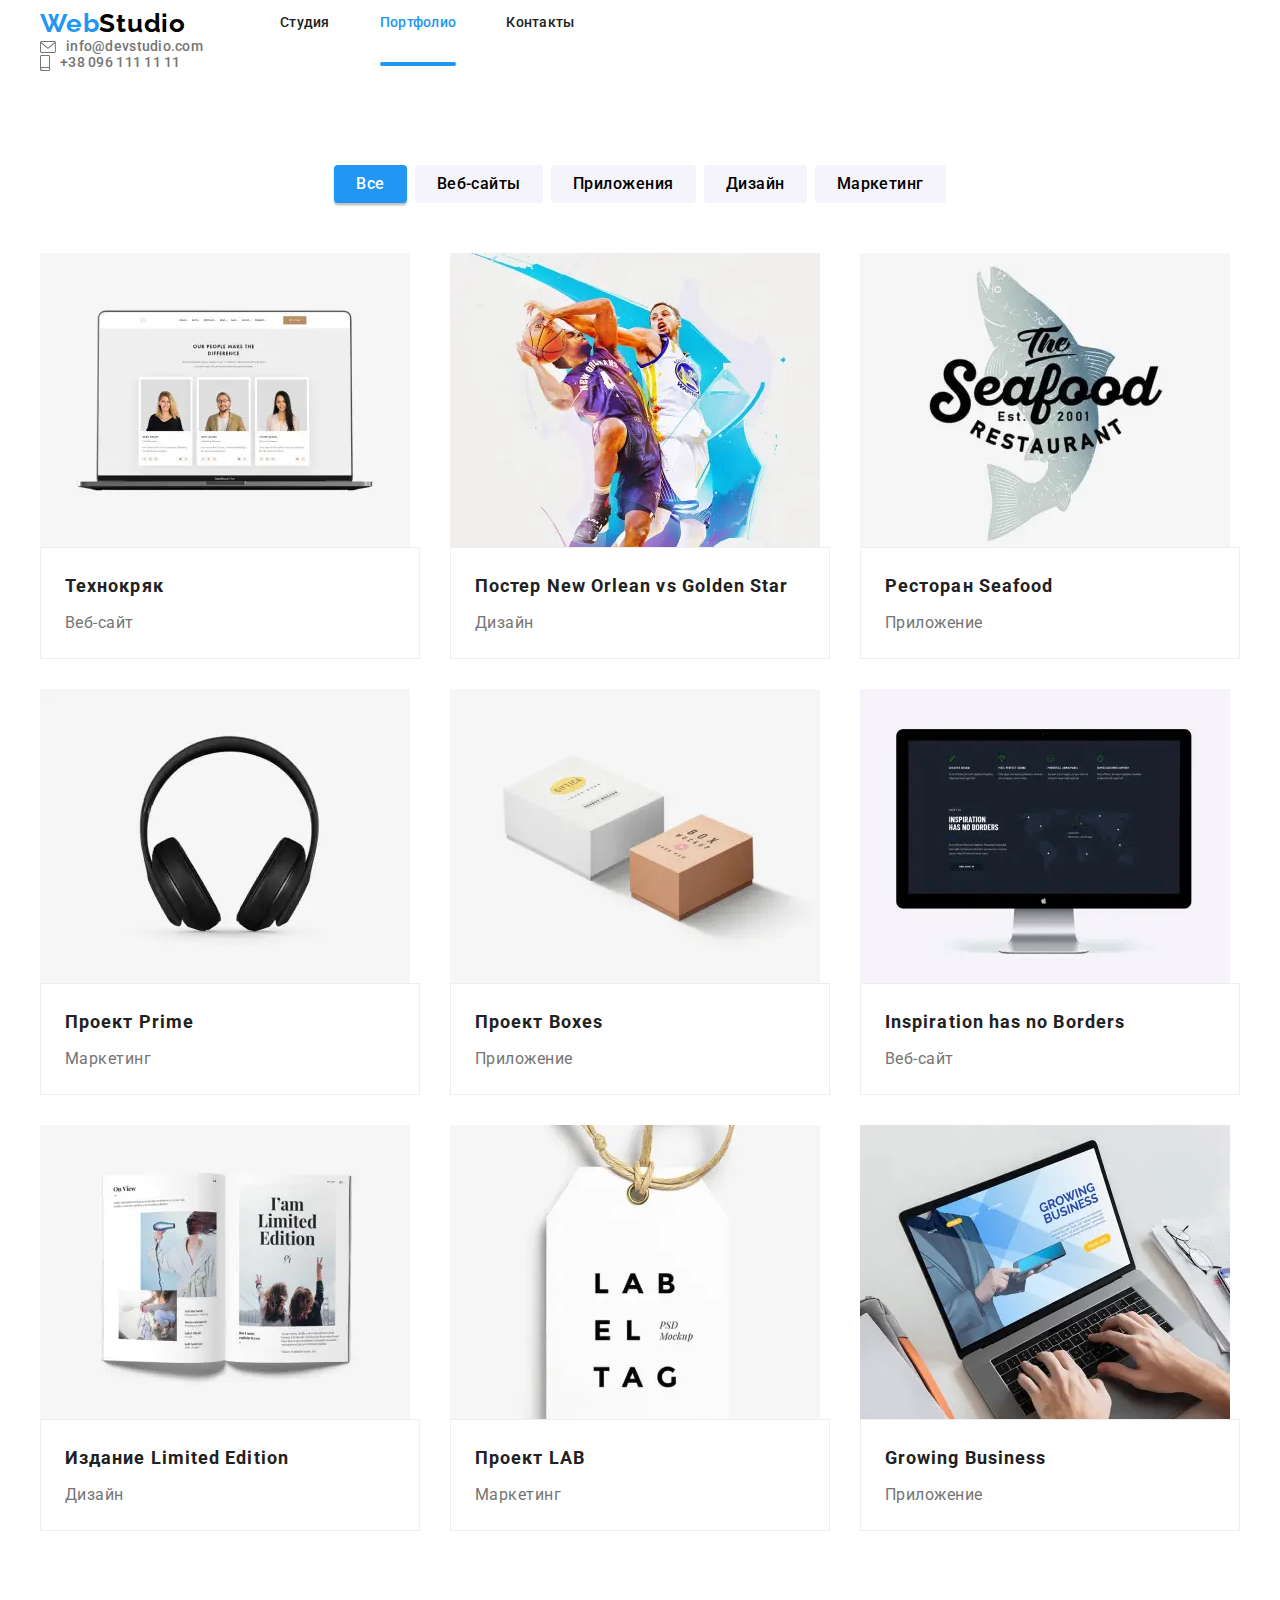
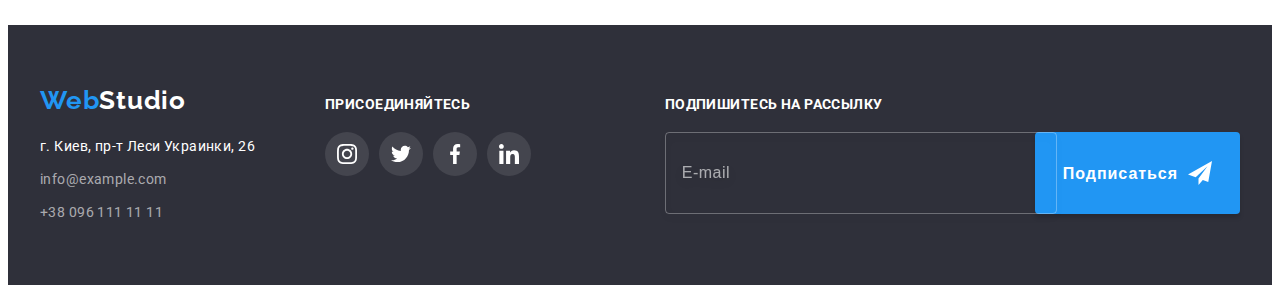
==== commit c3d7944a: "Модальное окно" ====
--- a/portfolio.html
+++ b/portfolio.html
@@ -21,7 +21,7 @@
 <body>
    <header class="header">
       <div class="header__container container">
-         <nav class="header__nav">
+         <nav class="big-screen-nav">
             <a class="logo header__logo link" href="./index.html" lang="en">Web<span
                   class="logo__dark">Studio</span></a>
             <ul class="menu list">
@@ -390,60 +390,64 @@
       </section>
    </main>
 
-   <!-- <footer class="footer">
-      <div class="desktop-footer-wrap container">
-         <div class="footer__contacts">
-            <a class="logo footer__logo link" href="./" lang="en">Web<span class="logo__light">Studio</span></a>
-            <address class="address">
-               <ul class="address__list list">
-                  <li class="address__list-item">
-                     <a class="address__location link" href="https://goo.gl/maps/eU8yyStRN8f8yWrFA" target="blank"
-                        rel="noopener noreferrer">
-                        г. Киев, пр-т Леси Украинки, 26
+   <footer class="footer section">
+      <div class="footer__desktop-wrap container">
+         <div class="footer__first-unite">
+            <div class="footer__contacts">
+               <a class="logo footer__logo link" href="./" lang="en">Web<span class="logo__light">Studio</span></a>
+               <address class="address">
+                  <ul class="address__list list">
+                     <li class="address__list-item">
+                        <a class="address__location link" href="https://goo.gl/maps/eU8yyStRN8f8yWrFA" target="blank"
+                           rel="noopener noreferrer">
+                           г. Киев, пр-т Леси Украинки, 26
+                        </a>
+                     </li>
+                     <li class="address__list-item">
+                        <a class="info-link link" href="mailto:info@devstudio.com">info@example.com</a>
+                     </li>
+                     <li class="address__list-item">
+                        <a class="info-link link" href="tel:++380961111111">+38 096 111 11 11</a>
+                     </li>
+                  </ul>
+               </address>
+            </div>
+
+            <div class="footer__links">
+               <p class="footer__subtitle">Присоединяйтесь</p>
+               <ul class="social-list list">
+                  <li class="social-item">
+                     <a href="" class="footer__social-link link">
+                        <svg class="social-icon">
+                           <use href="./img/icons.svg#icon-instagram"></use>
+                        </svg>
                      </a>
                   </li>
-                  <li class="address__list-item">
-                     <a class="info-link link" href="mailto:info@devstudio.com">info@example.com</a>
+                  <li class="social-item">
+                     <a href="" class="footer__social-link link">
+                        <svg class="social-icon">
+                           <use href="./img/icons.svg#icon-twitter"></use>
+                        </svg>
+                     </a>
                   </li>
-                  <li class="address__list-item">
-                     <a class="info-link link" href="tel:++380961111111">+38 096 111 11 11</a>
+                  <li class="social-item">
+                     <a href="" class="footer__social-link link">
+                        <svg class="social-icon">
+                           <use href="./img/icons.svg#icon-facebook"></use>
+                        </svg>
+                     </a>
+                  </li>
+                  <li class="social-item">
+                     <a href="" class="footer__social-link link">
+                        <svg class="social-icon">
+                           <use href="./img/icons.svg#icon-linkedin"></use>
+                        </svg>
+                     </a>
                   </li>
                </ul>
-            </address>
+            </div>
          </div>
-         <div class="footer__links">
-            <p class="footer__subtitle">Присоединяйтесь</p>
-            <ul class="footer__social-list list">
-               <li class="footer__social-item">
-                  <a href="" class="footer__social-link link">
-                     <svg class="footer__social-icon">
-                        <use href="./img/icons.svg#icon-instagram"></use>
-                     </svg>
-                  </a>
-               </li>
-               <li class="footer__social-item">
-                  <a href="" class="footer__social-link link">
-                     <svg class="footer__social-icon">
-                        <use href="./img/icons.svg#icon-twitter"></use>
-                     </svg>
-                  </a>
-               </li>
-               <li class="footer__social-item">
-                  <a href="" class="footer__social-link link">
-                     <svg class="footer__social-icon">
-                        <use href="./img/icons.svg#icon-facebook"></use>
-                     </svg>
-                  </a>
-               </li>
-               <li class="footer__social-item">
-                  <a href="" class="footer__social-link link">
-                     <svg class="footer__social-icon">
-                        <use href="./img/icons.svg#icon-linkedin"></use>
-                     </svg>
-                  </a>
-               </li>
-            </ul>
-         </div>
+
          <form class="footer__form" action="#">
             <p class="footer__subtitle">Подпишитесь на рассылку</p>
             <div class="footer__form-wrap">
@@ -451,14 +455,17 @@
                   <input type="email" class="footer__form-field" name="mailing" placeholder="E-mail" required />
                </label>
                <button type="submit" class="footer__btn">
-                  <span class="footer__btn-text">Подписаться</span><svg class="footer__btn-icon">
+                  <span class="footer__btn-text">Подписаться</span>
+                  <svg class="footer__btn-icon">
                      <use href="./img/icons.svg#icon-send"></use>
                   </svg>
                </button>
             </div>
          </form>
+
       </div>
-   </footer> -->
+   </footer>
+   <!-- <script src="./js/menu.js"></script> -->
 </body>
 
 </html>--- a/css/main.min.css
+++ b/css/main.min.css
@@ -1,3 +1,3 @@
 :root{--main-color: #212121;--accent-color: #2196f3;--small-text-color: #757575;--another-main-color: #ffffff;--main-font: "Roboto", sans-serif;--secondary-font: "Raleway", sans-serif;--transition-color: color 250ms cubic-bezier(0.4, 0, 0.2, 1);--transition-fill: fill 250ms cubic-bezier(0.4, 0, 0.2, 1);--transition-background-color: background-color 250ms
-    cubic-bezier(0.4, 0, 0.2, 1);--transition-border: body 250ms cubic-bezier(0.4, 0, 0.2, 1)}.visually-hidden{position:absolute !important;clip:rect(1px 1px 1px 1px);clip:rect(1px, 1px, 1px, 1px);padding:0 !important;border:0 !important;height:1px !important;width:1px !important;overflow:hidden}h1,h2,h3,h4,h5,h6,p{margin-top:0;margin-bottom:0}ul,ol{margin-top:0;margin-bottom:0;padding-left:0}img{display:block}body{font-family:var(--main-font);background:var(--another-main-color);color:var(--main-color)}.list{list-style:none}.link{text-decoration:none}.container{padding-left:15px;padding-right:15px;width:100%;margin:0 auto}@media screen and (min-width: 480px){.container{max-width:480px}}@media screen and (min-width: 768px){.container{max-width:768px}}@media screen and (min-width: 1200px){.container{max-width:1200px}}.section{padding-top:60px;padding-bottom:60px}.section__title{font-weight:700;font-size:28px;line-height:1.17;text-align:center;letter-spacing:0.03em;margin-bottom:30px}@media screen and (min-width: 1200px){.section{padding-top:94px;padding-bottom:94px}.section__title{font-size:36px;margin-bottom:50px}}.logo{font-family:var(--secondary-font);font-weight:700;font-size:24px;line-height:1.17;letter-spacing:0.03em;color:var(--accent-color);display:inline-block}@media screen and (min-width: 1200px){.logo{font-size:26px;line-height:1.19}}.logo__dark{color:#000000}.logo__light{color:var(--another-main-color)}.header__nav{display:flex;align-items:center}.header__logo{margin-right:94px}.menu{display:flex;align-items:center}.menu__item:not(:last-child){margin-right:50px}.menu__link{font-weight:500;font-size:14px;line-height:1.14;letter-spacing:0.02em;color:var(--main-color);display:block;position:relative;transition:var(--transition-color)}.menu__link:hover,.menu__link:focus{color:var(--accent-color)}.menu__link-current{color:var(--accent-color)}.menu__link-current::after{content:"";display:block;width:100%;height:4px;left:0;bottom:-35px;border-radius:2px;background-color:var(--accent-color);position:absolute}.backdrop{position:fixed;top:0;left:0;width:100vw;height:100vh;z-index:1000;background-color:rgba(0,0,0,0.2);opacity:1;visibility:visible;pointer-events:auto;transition:opacity 250ms cubic-bezier(0.4, 0, 0.2, 1),visibility 250ms cubic-bezier(0.4, 0, 0.2, 1);display:flex}.backdrop.is-hidden{opacity:0;visibility:hidden;pointer-events:none}.backdrop.is-hidden .modal-window{transform:translate(-50%, -50%) scale(0.5);opacity:0}.modal-window{position:absolute;top:50%;left:50%;padding:40px;min-width:528px;min-height:580px;background:var(--another-main-color);box-shadow:0px 1px 3px rgba(0,0,0,0.12),0px 1px 1px rgba(0,0,0,0.14),0px 2px 1px rgba(0,0,0,0.2);border-radius:4px;transform:translate(-50%, -50%) scale(1);opacity:1;transition:opacity 250ms cubic-bezier(0.4, 0, 0.2, 1),transform 250ms cubic-bezier(0.4, 0, 0.2, 1)}.modal-window__title{font-weight:700;font-size:20px;line-height:1.15;text-align:center;letter-spacing:0.03em;color:var(--main-color);margin-bottom:12px}.modal-close-btn{position:absolute;display:flex;align-items:center;justify-content:center;fill:#000000;cursor:pointer;transition:var(--transition-fill);top:8px;right:8px;width:30px;height:30px;background:var(--another-main-color);border:1px solid rgba(0,0,0,0.1);border-radius:50%}.modal-close-btn:hover,.modal-close-btn:focus{fill:var(--accent-color);outline:none}.close-icon{visibility:inherit;pointer-events:inherit}.modal-form{display:flex;flex-direction:column}.modal-form__submit{font-weight:700;font-size:16px;line-height:1.87;letter-spacing:0.06em;text-align:center;color:var(--another-main-color);background-color:var(--accent-color);box-shadow:0px 4px 4px rgba(0,0,0,0.15);border:none;border-radius:4px;transition:var(--transition-background-color);cursor:pointer;align-self:center;margin-top:30px;display:block;padding:10px 56px}.modal-form__submit:hover,.modal-form__submit:focus{background-color:#188ce8;outline:1px dotted #494747}.modal-input-label{font-size:12px;line-height:1.17;letter-spacing:0.01em;color:var(--small-text-color);margin-bottom:10px}.modal-input-wrapper{position:relative;display:block;margin-top:4px}.modal-input{width:100%;height:40px;border:1px solid rgba(33,33,33,0.2);box-sizing:border-box;border-radius:4px;padding-left:42px;padding-right:12px;transition:var(--transition-border)}.modal-input:hover,.modal-input:focus{outline:none;border:1px solid var(--accent-color);border-radius:4px}.input-icon-wrap{width:18px;height:18px;display:flex;align-items:center;justify-content:center;position:absolute;top:50%;left:12px;fill:var(--main-color);transform:translateY(-50%);transition:var(--transition-fill)}.modal-input:hover ~ .input-icon-wrap,.modal-input:focus ~ .input-icon-wrap{fill:var(--accent-color)}.modal-textarea-label{font-size:12px;line-height:1.17;letter-spacing:0.01em;color:var(--small-text-color);margin-bottom:20px}.modal-user-coment{width:100%;resize:none;height:120px;border:1px solid rgba(33,33,33,0.2);border-radius:4px;padding:12px 16px;margin-top:4px;transition:var(--transition-border)}.modal-user-coment:hover,.modal-user-coment:focus{outline:none;border:1px solid var(--accent-color);border-radius:4px}.modal-user-coment::placeholder{font-size:14px;line-height:1.14;letter-spacing:0.01em;color:rgba(117,117,117,0.5)}.modal-check-wrap{position:relative}.modal-checkbox{position:absolute;bottom:0;left:8px;clip:rect(1px 1px 1px 1px);clip:rect(1px, 1px, 1px, 1px);padding:0 !important;border:0 !important;height:1px !important;width:1px !important;overflow:hidden}.modal-checkbox-lable{position:relative;display:flex;align-items:center;font-size:14px;line-height:1.71;letter-spacing:0.03em;color:var(--small-text-color)}.modal-checkbox-lable::before{content:"";display:block;cursor:pointer;margin-right:7px}.modal-checkbox+.modal-checkbox-lable::before{background-image:url("../img/icon-agree-uncheck.svg");background-repeat:no-repeat;background-size:cover;width:16px;height:15px}.modal-checkbox:checked+.modal-checkbox-lable::before{background-image:url("../img/icon-agree-check.svg")}.modal-checkbox:focus+.modal-checkbox-lable::before{background-image:url("../img/icon-agree-uncheck.svg");outline:1px dotted #494747}.modal-checkbox:checked:focus+.modal-checkbox-lable::before{background-image:url("../img/icon-agree-check.svg");outline:1px dotted #494747}.policy-link{color:var(--accent-color)}.policy-link:focus,.policy-link:hover{outline:1px dotted #494747}.social-list{display:flex;margin:0 auto;justify-content:space-between;max-width:206px;height:auto}.social-item{width:44px;height:44px}.social-icon{width:20px;height:20px}.social-link{display:flex;width:100%;height:100%;border-radius:50%;background-color:#ffffff;justify-content:center;align-items:center;fill:#afb1b8;transition:var(--transition-background-color),var(--transition-fill)}.social-link:hover,.social-link:focus{background-color:var(--accent-color);fill:var(--another-main-color);outline:none}.header{padding-top:24px;padding-bottom:25px;border-bottom:1px solid #ececec}.header__container{display:flex;align-items:center}.header__logo{font-family:var(--secondary-font);font-weight:700;font-size:24px;line-height:1.17;letter-spacing:0.03em;color:var(--accent-color);display:inline-block;margin-right:94px}@media screen and (min-width: 1200px){.header__logo{font-size:26px;line-height:1.19}}.header__mail{margin-right:50px;margin-left:auto}.header__contacts{display:flex;align-items:center;font-weight:500;font-size:14px;line-height:1.14;letter-spacing:0.02em;color:var(--small-text-color);fill:var(--small-text-color);transition:var(--transition-color),var(--transition-fill)}.header__icon{margin-right:10px}.header__contacts:hover,.header__contacts:focus{color:var(--accent-color);fill:var(--accent-color);outline:none}.mobile-nav{display:flex;flex-direction:column;position:fixed;top:0;left:0;width:100vw;height:100vh;z-index:1000;transform:translateX(100%);transition:transform 250ms cubic-bezier(0.4, 0, 0.2, 1);background-color:#ffffff;padding:48px 40px;box-shadow:0px 4px 8px rgba(0,0,0,0.04),0px 2px 4px rgba(0,0,0,0.08),0px 1px 3px rgba(0,0,0,0.16)}.mobile-nav.is-open{transform:translateX(0)}.mobile-nav__btn{position:absolute;display:flex;align-items:center;justify-content:center;fill:#000000;cursor:pointer;transition:var(--transition-fill);right:15px;top:10px;width:40px;height:40px;background-color:transparent;border:none}.mobile-nav__btn:hover,.mobile-nav__btn:focus{fill:var(--accent-color);outline:none}.top-list__item:not(:last-child){margin-bottom:32px}.top-link{font-weight:500;font-size:40px;line-height:1.18;letter-spacing:0.02em;color:var(--main-color)}.top-link__current{color:var(--accent-color);text-decoration:none}.top-link:hover,.top-link:focus{text-decoration:underline;color:var(--accent-color)}.mobile-nav__bottom{margin-top:auto}.mobile-nav__mail{display:block;font-weight:500;font-size:34px;line-height:1.18;letter-spacing:0.02em;color:var(--accent-color);margin-bottom:32px}.mobile-nav__tel{display:block;font-weight:500;font-size:24px;line-height:1.18;letter-spacing:0.02em;color:var(--main-color);margin-bottom:64px}.mobile-social{display:flex;align-items:center}.mobile-social__link{display:block;font-weight:500;font-size:18px;line-height:1.22;letter-spacing:0.02em;color:var(--accent-color)}.mobile-social__item:not(:first-child){margin-left:20px}.mobile-social__item:not(:first-child)::before{content:'';display:block;height:0;width:22px;border:1px solid rgba(33,33,33,0.2);transform-origin:left;transform:rotate(90deg);margin-left:-10px}.hero{max-width:480px;padding-top:118px;padding-bottom:118px;background-image:linear-gradient(rgba(47,48,58,0.4), rgba(47,48,58,0.4)),url(../../img/hero/hero-mob.jpg);background-color:#c4c4c4;background-repeat:no-repeat;background-size:cover;margin:0 auto}@media screen and (min-device-pixel-ratio: 2), screen and (min-resolution: 192dpi), screen and (min-resolution: 2dppx){.hero{background-image:url(../../img/hero/hero-mob@2x.jpg)}}@media screen and (min-width: 768px){.hero{max-width:768px;background-image:linear-gradient(rgba(47,48,58,0.4), rgba(47,48,58,0.4)),url(../../img/hero/hero-tablet.jpg)}}@media screen and (min-width: 768px) and (min-device-pixel-ratio: 2), screen and (min-width: 768px) and (min-resolution: 192dpi), screen and (min-width: 768px) and (min-resolution: 2dppx){.hero{background-image:url(../../img/hero/hero-tablet@2x.jpg)}}@media screen and (min-width: 1200px){.hero{max-width:1600px;padding-top:200px;padding-bottom:200px;background-image:linear-gradient(rgba(47,48,58,0.4), rgba(47,48,58,0.4)),url(../../img/hero/hero_desk.jpg)}}@media screen and (min-width: 1200px) and (min-device-pixel-ratio: 2), screen and (min-width: 1200px) and (min-resolution: 192dpi), screen and (min-width: 1200px) and (min-resolution: 2dppx){.hero{background-image:url(../../img/hero/hero_desk@2x.jpg)}}.hero__title{font-weight:900;font-size:26px;line-height:1.62;letter-spacing:0.06em;text-transform:uppercase;text-align:center;color:var(--another-main-color);max-width:360px;margin:0 auto 30px}@media screen and (min-width: 1200px){.hero__title{font-size:44px;line-height:1.36;max-width:696px}}.open-close-btn{font-weight:700;font-size:16px;line-height:1.87;letter-spacing:0.06em;text-align:center;color:var(--another-main-color);background-color:var(--accent-color);box-shadow:0px 4px 4px rgba(0,0,0,0.15);border:none;border-radius:4px;transition:var(--transition-background-color);cursor:pointer;display:block;margin:0 auto;padding:10px 32px}.open-close-btn:hover,.open-close-btn:focus{background-color:#188ce8;outline:1px dotted #494747}.feature-icon{width:70px;height:70px;background-color:#f5f4fa}.feature-icon-wrap{display:flex;justify-content:center;align-items:center;height:120px;background-color:#f5f4fa;border-radius:4px;margin-bottom:30px}.features-item__title{font-weight:700;font-size:14px;line-height:1.14;text-align:center;letter-spacing:0.03em;text-transform:uppercase;margin-bottom:10px}.features-item__desc{font-size:14px;line-height:1.71;letter-spacing:0.03em;color:var(--small-text-color)}@media screen and (max-width: 767px){.features-item:not(:last-child){margin-bottom:30px}}@media screen and (min-width: 768px){.features__list{display:flex;justify-content:space-between;flex-wrap:wrap}.features-item__title{text-align:start}}@media screen and (min-width: 768px) and (max-width: 1199px){.features-item{width:calc((100% - 30px) / 2)}.features-item:not(:nth-last-child(-n+2)){margin-bottom:30px}}@media screen and (min-width: 1200px){.features-item{width:calc((100% - 60px) / 4)}.features-item:not(:nth-last-child(-n+4)){margin-bottom:30px}}.activity{display:none}@media screen and (min-width: 1200px){.activity{display:block;padding-top:0}.activity-list{display:flex;justify-content:space-between}.activity-item{width:370px;height:294px;position:relative}.activity-item>.activity-pic-lable{position:absolute;bottom:0;width:100%;padding:27px 0;background-color:rgba(47,48,58,0.8);font-weight:700;font-size:14px;line-height:1.14;text-align:center;letter-spacing:0.03em;text-transform:uppercase;color:var(--another-main-color)}.activity-pic{max-width:100%;height:auto}}.team-cards{background:#f5f4fa}@media screen and (min-width: 768px){.team-cards__list{display:flex;flex-wrap:wrap;margin-left:-30px;margin-top:-30px}}.team-cards__item{background:var(--another-main-color);box-shadow:0px 1px 3px rgba(0,0,0,0.12),0px 1px 1px rgba(0,0,0,0.14),0px 2px 1px rgba(0,0,0,0.2);border-radius:0px 0px 4px 4px}.team-cards__item:not(:last-child){margin-bottom:30px}@media screen and (min-width: 768px){.team-cards__item{margin-left:30px;margin-top:30px;flex-basis:calc((100% - 60px) / 2)}.team-cards__item:not(:last-child){margin-bottom:0}}@media screen and (min-width: 1200px){.team-cards__item{flex-basis:calc((100% - 120px) / 4)}}.team-cards__text{text-align:center;font-size:16px;line-height:1.18;letter-spacing:0.03em;padding-top:30px;padding-bottom:24px}@media screen and (min-width: 1200px){.team-cards__text{padding-bottom:30px}}.team-cards__name{font-weight:500;margin-bottom:10px}.team-cards__profession{color:var(--small-text-color);margin-bottom:16px}.team-cards__img{max-width:100%;height:auto}.clients{background-color:var(--another-main-color)}.clients__list{display:flex;flex-wrap:wrap;margin-left:-30px;margin-top:-30px}.client-item{height:92px;margin-left:30px;margin-top:30px;flex-basis:calc((100% - 60px) / 2)}@media screen and (min-width: 768px){.client-item{flex-basis:calc((100% - 90px) / 3)}}@media screen and (min-width: 1200px){.client-item{flex-basis:calc((100% - 180px) / 6)}}.client-link{display:flex;justify-content:center;align-items:center;width:100%;height:100%;border:1px solid #afb1b8;border-radius:4px;background-color:transparent;fill:#afb1b8;transition:var(--transition-fill),border 250ms cubic-bezier(0.4, 0, 0.2, 1) 0ms}.client-link:focus,.client-link:hover{fill:var(--accent-color);border:1px solid var(--accent-color);outline:none}.footer{background:#2f303a;text-align:center}@media screen and (min-width: 1200px){.footer{padding-top:60px;padding-bottom:60px;text-align:start}}.footer__first-box{margin-bottom:60px}@media screen and (min-width: 768px){.footer__first-box{display:flex}}@media screen and (min-width: 768px) and (max-width: 1199px){.footer__first-box{justify-content:space-between;padding-left:60px;padding-right:74px}}@media screen and (min-width: 1200px){.footer__first-box{margin-bottom:0}}@media screen and (min-width: 1200px){.footer__desktop-wrap{display:flex}}.footer__logo{font-family:var(--secondary-font);font-weight:700;font-size:24px;line-height:1.17;letter-spacing:0.03em;color:var(--accent-color);display:inline-block;margin-bottom:20px}@media screen and (min-width: 1200px){.footer__logo{font-size:26px;line-height:1.19}}.footer__contacts{margin-bottom:60px}@media screen and (min-width: 768px){.footer__contacts{margin-bottom:0}}.footer__subtitle{font-weight:700;font-size:14px;line-height:1.14;letter-spacing:0.03em;text-transform:uppercase;color:var(--another-main-color);margin-bottom:20px}.address{font-style:inherit}.address__list-item:not(:last-child){margin-bottom:8px}@media screen and (min-width: 1200px){.address__list-item:not(:last-child){margin-bottom:9px}}.address__location{font-size:14px;line-height:1.71;letter-spacing:0.03em;color:var(--another-main-color);transition:var(--transition-color)}.address__location:hover,.address__location:focus{color:var(--accent-color)}.info-link{font-size:14px;line-height:1.71;letter-spacing:0.03em;color:rgba(255,255,255,0.6);transition:var(--transition-color)}.info-link:hover,.info-link:focus{color:var(--accent-color)}@media screen and (min-width: 1200px){.footer__links{padding-top:12px;margin-left:70px}}.footer__social-list{display:flex;justify-content:center}.footer__social-item{width:44px;height:44px}.footer__social-item:not(:last-child){margin-right:10px}.footer__social-icon{width:20px;height:20px}.footer__social-link{display:flex;width:100%;height:100%;justify-content:center;align-items:center;border-radius:50%;background-color:rgba(255,255,255,0.1);fill:var(--another-main-color);transition:var(--transition-background-color)}.footer__social-link:hover,.footer__social-link:focus{background-color:var(--accent-color);outline:none}@media screen and (min-width: 1200px){.footer__form{margin-left:auto;padding-top:12px}}@media screen and (min-width: 1200px){.footer__form-wrap{display:flex}}.footer__mailing-label{display:block;max-width:450px;margin:0 auto 20px}@media screen and (min-width: 1200px){.footer__mailing-label{width:358px;margin-right:12px;margin-bottom:0}}.footer__form-field{display:inline-block;width:100%;height:50px;background-color:transparent;border:1px solid rgba(255,255,255,0.3);filter:drop-shadow(0px 4px 4px rgba(0,0,0,0.15));border-radius:4px;padding:15px 16px;font-size:16px;line-height:1.25;display:flex;align-items:center;letter-spacing:0.03em;color:var(--another-main-color);transition:var(--transition-border)}.footer__form-field:hover,.footer__form-field:focus{border-color:var(--accent-color);outline:none}.footer__form-field:focus:not(:placeholder-shown):valid{border-color:var(--accent-color);outline:none}.footer__form-field:focus:not(:placeholder-shown):invalid{border-color:red;outline:none}.footer__form-field::placeholder{color:rgba(255,255,255,0.6)}.footer__btn{font-weight:700;font-size:16px;line-height:1.87;letter-spacing:0.06em;text-align:center;color:var(--another-main-color);background-color:var(--accent-color);box-shadow:0px 4px 4px rgba(0,0,0,0.15);border:none;border-radius:4px;transition:var(--transition-background-color);cursor:pointer;height:50px;display:flex;align-items:center;padding:10px 28px;margin:0 auto;fill:var(--another-main-color)}.footer__btn:hover,.footer__btn:focus{background-color:#188ce8;outline:1px dotted #494747}.footer__btn-text{display:inline-block;margin-right:10px}.footer__btn-icon{width:24px;height:24px}.filter{display:flex;flex-wrap:wrap;padding-bottom:50px;justify-content:center}.filter__link:not(:last-child){margin-right:10px}.filter__btn{font-family:inherit;font-weight:500;font-size:16px;line-height:1.62;text-align:center;letter-spacing:0.03em;background-color:#f5f4fa;border-radius:4px;cursor:pointer;border:none;padding:8px 24px;transition:var(--transition-color),var(--transition-background-color),box-shadow 250ms cubic-bezier(0.4, 0, 0.2, 1) 0ms}.filter__btn--current,.filter__btn:hover,.filter__btn:focus{color:var(--another-main-color);background-color:var(--accent-color);box-shadow:0px 3px 1px rgba(0,0,0,0.1),0px 1px 2px rgba(0,0,0,0.08),0px 2px 2px rgba(0,0,0,0.12)}.product-card-list{display:flex;flex-wrap:wrap;margin-left:-30px;margin-top:-30px}.product-card{margin-left:30px;margin-top:30px;transition:box-shadow 250ms cubic-bezier(0.4, 0, 0.2, 1) 0ms}@media screen and (min-width: 768px){.product-card{flex-basis:calc((100% - 60px) / 2)}}@media screen and (min-width: 1200px){.product-card{flex-basis:calc((100% - 90px) / 3)}}.product-card:hover{box-shadow:0px 1px 1px rgba(0,0,0,0.12),0px 4px 4px rgba(0,0,0,0.06),1px 4px 6px rgba(0,0,0,0.16)}.product-card__link{display:block}.product-card__wrapper{position:relative;overflow:hidden}.product-card__img{display:block;max-width:100%;height:auto}.product-card__text{padding:20px 24px;border:1px solid #eeeeee}.product-card__name{font-weight:700;font-size:18px;line-height:2;letter-spacing:0.06em;padding-bottom:4px}.product-card__type{font-size:16px;line-height:1.87;letter-spacing:0.03em;color:var(--small-text-color)}.product-card-overlay{padding:63px 24px;font-size:18px;line-height:1.56;letter-spacing:0.03em;color:var(--another-main-color);background-color:rgba(33,150,243,0.9);position:absolute;top:0;left:0;width:100%;height:100%;overflow:auto;transform:translateY(101%);transition:transform 250ms cubic-bezier(0.4, 0, 0.2, 1)}.product-card__link:hover .product-card-overlay,.product-card__link:focus .product-card-overlay{transform:translateY(0)}
+    cubic-bezier(0.4, 0, 0.2, 1);--transition-border: body 250ms cubic-bezier(0.4, 0, 0.2, 1)}.visually-hidden{position:absolute !important;clip:rect(1px 1px 1px 1px);clip:rect(1px, 1px, 1px, 1px);padding:0 !important;border:0 !important;height:1px !important;width:1px !important;overflow:hidden}h1,h2,h3,h4,h5,h6,p{margin-top:0;margin-bottom:0}ul,ol{margin-top:0;margin-bottom:0;padding-left:0}img{display:block}body{font-family:var(--main-font);background:var(--another-main-color);color:var(--main-color)}.list{list-style:none}.link{text-decoration:none}.container{padding-left:15px;padding-right:15px;width:100%;margin:0 auto}@media screen and (min-width: 480px){.container{max-width:480px}}@media screen and (min-width: 768px){.container{max-width:768px}}@media screen and (min-width: 1200px){.container{max-width:1200px}}.section{padding-top:60px;padding-bottom:60px}.section__title{font-weight:700;font-size:28px;line-height:1.17;text-align:center;letter-spacing:0.03em;margin-bottom:30px}@media screen and (min-width: 1200px){.section{padding-top:94px;padding-bottom:94px}.section__title{font-size:36px;margin-bottom:50px}}.logo{font-family:var(--secondary-font);font-weight:700;font-size:24px;line-height:1.17;letter-spacing:0.03em;color:var(--accent-color);display:inline-block}@media screen and (min-width: 1200px){.logo{font-size:26px;line-height:1.19}}.logo__dark{color:#000000}.logo__light{color:var(--another-main-color)}.big-screen-nav{display:flex;align-items:center}.header__logo{font-family:var(--secondary-font);font-weight:700;font-size:24px;line-height:1.17;letter-spacing:0.03em;color:var(--accent-color);display:inline-block;margin-right:94px}@media screen and (min-width: 1200px){.header__logo{font-size:26px;line-height:1.19}}.menu{display:flex;align-items:center}.menu__item:not(:last-child){margin-right:50px}.menu__link{font-weight:500;font-size:14px;line-height:1.14;letter-spacing:0.02em;color:var(--main-color);display:block;position:relative;transition:var(--transition-color)}.menu__link:hover,.menu__link:focus{color:var(--accent-color)}.menu__link-current{color:var(--accent-color)}.menu__link-current::after{content:'';display:block;width:100%;height:4px;left:0;bottom:-35px;border-radius:2px;background-color:var(--accent-color);position:absolute}.backdrop{position:fixed;top:0;left:0;width:100vw;height:100vh;z-index:1000;background-color:rgba(0,0,0,0.2);opacity:1;visibility:visible;pointer-events:auto;transition:opacity 250ms cubic-bezier(0.4, 0, 0.2, 1),visibility 250ms cubic-bezier(0.4, 0, 0.2, 1);display:flex}.backdrop.is-hidden{opacity:0;visibility:hidden;pointer-events:none}.backdrop.is-hidden .modal-window{transform:translate(-50%, -50%) scale(0.5);opacity:0}.modal-window{position:absolute;top:50%;left:50%;padding:15px;max-width:450px;background:var(--another-main-color);box-shadow:0px 1px 3px rgba(0,0,0,0.12),0px 1px 1px rgba(0,0,0,0.14),0px 2px 1px rgba(0,0,0,0.2);border-radius:4px;transform:translate(-50%, -50%) scale(1);opacity:1;transition:opacity 250ms cubic-bezier(0.4, 0, 0.2, 1),transform 250ms cubic-bezier(0.4, 0, 0.2, 1)}@media screen and (min-width: 480px){.modal-window{padding:40px;min-width:450px}}@media screen and (min-width: 1200px){.modal-window{min-width:528px}}.modal-window__title{font-weight:700;font-size:20px;line-height:1.17;text-align:center;letter-spacing:0.03em;color:var(--main-color);margin-bottom:12px}@media screen and (min-width: 1200px){.modal-window__title{line-height:1.5}}.modal-close-btn{position:absolute;display:flex;align-items:center;justify-content:center;fill:#000000;cursor:pointer;transition:var(--transition-fill);top:8px;right:8px;width:30px;height:30px;background:var(--another-main-color);border:1px solid rgba(0,0,0,0.1);border-radius:50%}.modal-close-btn:hover,.modal-close-btn:focus{fill:var(--accent-color);outline:none}.close-icon{visibility:inherit;pointer-events:inherit}.modal-form{display:flex;flex-direction:column}.modal-form__submit{font-weight:700;font-size:16px;line-height:1.87;letter-spacing:0.06em;text-align:center;color:var(--another-main-color);background-color:var(--accent-color);box-shadow:0px 4px 4px rgba(0,0,0,0.15);border:none;border-radius:4px;transition:var(--transition-background-color);cursor:pointer;align-self:center;margin-top:30px;display:block;padding:10px 56px}.modal-form__submit:hover,.modal-form__submit:focus{background-color:#188ce8;outline:1px dotted #494747}@media screen and (max-width: 480px){.modal-form__submit{margin-top:10px}}.modal-input-label{font-size:12px;line-height:1.17;letter-spacing:0.01em;color:var(--small-text-color);margin-bottom:10px}.modal-input-wrapper{position:relative;display:block;margin-top:4px}.modal-input{width:100%;height:40px;border:1px solid rgba(33,33,33,0.2);box-sizing:border-box;border-radius:4px;padding-left:42px;padding-right:12px;transition:var(--transition-border)}.modal-input:hover,.modal-input:focus{outline:none;border:1px solid var(--accent-color);border-radius:4px}.input-icon-wrap{width:18px;height:18px;display:flex;align-items:center;justify-content:center;position:absolute;top:50%;left:12px;fill:var(--main-color);transform:translateY(-50%);transition:var(--transition-fill)}.modal-input:hover ~ .input-icon-wrap,.modal-input:focus ~ .input-icon-wrap{fill:var(--accent-color)}.modal-textarea-label{font-size:12px;line-height:1.17;letter-spacing:0.01em;color:var(--small-text-color);margin-bottom:20px}@media screen and (max-width: 480px){.modal-textarea-label{margin-bottom:10px}}.modal-user-coment{width:100%;resize:none;height:120px;border:1px solid rgba(33,33,33,0.2);border-radius:4px;padding:12px 16px;margin-top:4px;transition:var(--transition-border)}.modal-user-coment:hover,.modal-user-coment:focus{outline:none;border:1px solid var(--accent-color);border-radius:4px}.modal-user-coment::placeholder{font-size:14px;line-height:1.14;letter-spacing:0.01em;color:rgba(117,117,117,0.5)}.modal-check-wrap{position:relative}.modal-checkbox{position:absolute;bottom:0;left:8px;clip:rect(1px 1px 1px 1px);clip:rect(1px, 1px, 1px, 1px);padding:0 !important;border:0 !important;height:1px !important;width:1px !important;overflow:hidden}.modal-checkbox-lable{position:relative;display:flex;flex-wrap:wrap;align-items:center;font-size:12px;line-height:1.17;letter-spacing:0.03em;color:var(--small-text-color)}@media screen and (min-width: 1200px){.modal-checkbox-lable{font-size:14px;line-height:1.71}}.modal-checkbox-lable::before{content:'';display:block;cursor:pointer;margin-right:7px}.modal-checkbox+.modal-checkbox-lable::before{background-image:url("../img/icon-agree-uncheck.svg");background-repeat:no-repeat;background-size:cover;width:16px;height:15px}.modal-checkbox:checked+.modal-checkbox-lable::before{background-image:url("../img/icon-agree-check.svg")}.modal-checkbox:focus+.modal-checkbox-lable::before{background-image:url("../img/icon-agree-uncheck.svg");outline:1px dotted #494747}.modal-checkbox:checked:focus+.modal-checkbox-lable::before{background-image:url("../img/icon-agree-check.svg");outline:1px dotted #494747}.policy-link{color:var(--accent-color)}.policy-link:focus,.policy-link:hover{outline:1px dotted #494747}.social-list{display:flex;justify-content:center}.social-item{width:44px;height:44px}.social-item:not(:last-child){margin-right:10px}.social-icon{width:20px;height:20px}.header__big-screen{display:none}@media screen and (min-width: 1200px){.header__big-screen{display:flex;height:80px;align-items:center;border-bottom:1px solid #ececec}}.header__mail{margin-right:50px;margin-left:auto}.header__contacts{display:flex;align-items:center;font-weight:500;font-size:14px;line-height:1.14;letter-spacing:0.02em;color:var(--small-text-color);fill:var(--small-text-color);transition:var(--transition-color),var(--transition-fill)}.header__icon{margin-right:10px}.header__contacts:hover,.header__contacts:focus{color:var(--accent-color);fill:var(--accent-color);outline:none}.mobile-nav{display:flex;opacity:0;transition:opacity 250ms cubic-bezier(0.4, 0, 0.2, 1)}@media screen and (min-width: 768px){.mobile-nav{display:none}}.mobile-nav.is-open{opacity:1;flex-direction:column;position:fixed;top:0;left:0;width:100vw;height:100vh;z-index:1001;background-color:#ffffff;padding:48px 40px;box-shadow:0px 4px 8px rgba(0,0,0,0.04),0px 2px 4px rgba(0,0,0,0.08),0px 1px 3px rgba(0,0,0,0.16)}.mobile-nav__btn{position:absolute;display:flex;align-items:center;justify-content:center;fill:#000000;cursor:pointer;transition:var(--transition-fill);right:15px;top:10px;width:40px;height:40px;background-color:transparent;border:none}.mobile-nav__btn:hover,.mobile-nav__btn:focus{fill:var(--accent-color);outline:none}@media screen and (min-width: 768px){.mobile-nav__btn{display:none}}.top-list__item:not(:last-child){margin-bottom:32px}.top-link{font-weight:500;font-size:40px;line-height:1.18;letter-spacing:0.02em;color:var(--main-color)}.top-link__current{color:var(--accent-color);text-decoration:none}.top-link:hover,.top-link:focus{text-decoration:underline;color:var(--accent-color)}.mobile-nav__bottom{margin-top:auto}.mobile-nav__mail{display:block;font-weight:500;font-size:34px;line-height:1.18;letter-spacing:0.02em;color:var(--accent-color);margin-bottom:32px}.mobile-nav__tel{display:block;font-weight:500;font-size:24px;line-height:1.18;letter-spacing:0.02em;color:var(--main-color);margin-bottom:64px}.mobile-social{display:flex;align-items:center}.mobile-social__link{display:block;font-weight:500;font-size:18px;line-height:1.22;letter-spacing:0.02em;color:var(--accent-color)}.mobile-social__item:not(:first-child){margin-left:20px}.mobile-social__item:not(:first-child)::before{content:'';display:block;height:0;width:22px;border:1px solid rgba(33,33,33,0.2);transform-origin:left;transform:rotate(90deg);margin-left:-10px}.hero{max-width:100vw;padding-top:118px;padding-bottom:118px;background-image:linear-gradient(rgba(47,48,58,0.4), rgba(47,48,58,0.4)),url(../../img/hero/hero-mob.jpg);background-color:#c4c4c4;background-repeat:no-repeat;background-size:cover;margin:0 auto}@media screen and (min-device-pixel-ratio: 2), screen and (min-resolution: 192dpi), screen and (min-resolution: 2dppx){.hero{background-image:url(../../img/hero/hero-mob@2x.jpg)}}@media screen and (min-width: 768px){.hero{background-image:linear-gradient(rgba(47,48,58,0.4), rgba(47,48,58,0.4)),url(../../img/hero/hero-tablet.jpg)}}@media screen and (min-width: 768px) and (min-device-pixel-ratio: 2), screen and (min-width: 768px) and (min-resolution: 192dpi), screen and (min-width: 768px) and (min-resolution: 2dppx){.hero{background-image:url(../../img/hero/hero-tablet@2x.jpg)}}@media screen and (min-width: 1200px){.hero{padding-top:200px;padding-bottom:200px;background-image:linear-gradient(rgba(47,48,58,0.4), rgba(47,48,58,0.4)),url(../../img/hero/hero_desk.jpg)}}@media screen and (min-width: 1200px) and (min-device-pixel-ratio: 2), screen and (min-width: 1200px) and (min-resolution: 192dpi), screen and (min-width: 1200px) and (min-resolution: 2dppx){.hero{background-image:url(../../img/hero/hero_desk@2x.jpg)}}.hero__title{font-weight:900;font-size:26px;line-height:1.62;letter-spacing:0.06em;text-transform:uppercase;text-align:center;color:var(--another-main-color);max-width:360px;margin:0 auto 30px}@media screen and (min-width: 1200px){.hero__title{font-size:44px;line-height:1.36;max-width:696px}}.modal-open-btn{font-weight:700;font-size:16px;line-height:1.87;letter-spacing:0.06em;text-align:center;color:var(--another-main-color);background-color:var(--accent-color);box-shadow:0px 4px 4px rgba(0,0,0,0.15);border:none;border-radius:4px;transition:var(--transition-background-color);cursor:pointer;display:block;margin:0 auto;padding:10px 32px}.modal-open-btn:hover,.modal-open-btn:focus{background-color:#188ce8;outline:1px dotted #494747}.feature-icon{width:70px;height:70px;background-color:#f5f4fa}.feature-icon-wrap{display:flex;justify-content:center;align-items:center;height:120px;background-color:#f5f4fa;border-radius:4px;margin-bottom:30px}.features-item__title{font-weight:700;font-size:14px;line-height:1.14;letter-spacing:0.03em;text-transform:uppercase;text-align:center;margin-bottom:10px}.features-item__desc{font-size:14px;line-height:1.71;letter-spacing:0.03em;color:var(--small-text-color)}@media screen and (max-width: 767px){.features-item:not(:last-child){margin-bottom:30px}}@media screen and (min-width: 768px){.features__list{display:flex;justify-content:space-between;flex-wrap:wrap}.features-item__title{text-align:start}}@media screen and (min-width: 768px) and (max-width: 1199px){.features-item{width:calc((100% - 30px) / 2)}.features-item:not(:nth-last-child(-n+2)){margin-bottom:30px}}@media screen and (min-width: 1200px){.features-item{width:calc((100% - 60px) / 4)}.features-item:not(:nth-last-child(-n+4)){margin-bottom:30px}}.activity{display:none}@media screen and (min-width: 1200px){.activity{display:block;padding-top:0}.activity-list{display:flex;justify-content:space-between}.activity-item{width:370px;height:294px;position:relative}.activity-item>.activity-pic-lable{position:absolute;bottom:0;width:100%;padding:27px 0;background-color:rgba(47,48,58,0.8);font-weight:700;font-size:14px;line-height:1.14;text-align:center;letter-spacing:0.03em;text-transform:uppercase;color:var(--another-main-color)}.activity-pic{max-width:100%;height:auto}}.team-cards{background:#f5f4fa}.team-cards__list{display:flex;margin-top:-30px;flex-wrap:wrap}@media screen and (min-width: 768px){.team-cards__list{margin-left:-30px}}.team-cards__item{background:var(--another-main-color);box-shadow:0px 1px 3px rgba(0,0,0,0.12),0px 1px 1px rgba(0,0,0,0.14),0px 2px 1px rgba(0,0,0,0.2);border-radius:0px 0px 4px 4px;margin-top:30px}@media screen and (min-width: 768px){.team-cards__item{margin-left:30px;flex-basis:calc((100% - 60px) / 2)}}@media screen and (min-width: 1200px){.team-cards__item{flex-basis:calc((100% - 120px) / 4)}}.team-cards__text{text-align:center;font-size:16px;line-height:1.18;letter-spacing:0.03em;padding-top:30px;padding-bottom:24px}@media screen and (min-width: 1200px){.team-cards__text{padding-bottom:30px}}.team-cards__name{font-weight:500;margin-bottom:10px}.team-cards__profession{color:var(--small-text-color);margin-bottom:16px}.team-cards__img{max-width:100%;height:auto}.team-social-link{display:flex;width:100%;height:100%;border-radius:50%;justify-content:center;align-items:center;background-color:#ffffff;fill:#afb1b8;transition:var(--transition-background-color),var(--transition-fill)}.team-social-link:hover,.team-social-link:focus{background-color:var(--accent-color);fill:var(--another-main-color);outline:none}.clients{background-color:var(--another-main-color)}.clients__list{display:flex;flex-wrap:wrap;margin-left:-30px;margin-top:-30px}.client-item{height:92px;margin-left:30px;margin-top:30px;flex-basis:calc((100% - 60px) / 2)}@media screen and (min-width: 768px){.client-item{flex-basis:calc((100% - 90px) / 3)}}@media screen and (min-width: 1200px){.client-item{flex-basis:calc((100% - 180px) / 6)}}.client-link{display:flex;justify-content:center;align-items:center;width:100%;height:100%;border:1px solid #afb1b8;border-radius:4px;background-color:transparent;fill:#afb1b8;transition:var(--transition-fill),border 250ms cubic-bezier(0.4, 0, 0.2, 1) 0ms}.client-link:focus,.client-link:hover{fill:var(--accent-color);border:1px solid var(--accent-color);outline:none}.footer{background:#2f303a;text-align:center}@media screen and (min-width: 1200px){.footer{text-align:start;padding-top:60px;padding-bottom:60px}}.footer__first-unite{margin-bottom:60px}@media screen and (min-width: 768px){.footer__first-unite{display:flex}}@media screen and (min-width: 768px) and (max-width: 1199px){.footer__first-unite{justify-content:space-between;padding-left:60px;padding-right:74px}}@media screen and (min-width: 1200px){.footer__first-unite{margin-bottom:0}}@media screen and (min-width: 1200px){.footer__desktop-wrap{display:flex}}.footer__logo{font-family:var(--secondary-font);font-weight:700;font-size:24px;line-height:1.17;letter-spacing:0.03em;color:var(--accent-color);display:inline-block;margin-bottom:20px}@media screen and (min-width: 1200px){.footer__logo{font-size:26px;line-height:1.19}}.footer__contacts{margin-bottom:60px}@media screen and (min-width: 768px){.footer__contacts{margin-bottom:0}}.footer__subtitle{font-weight:700;font-size:14px;line-height:1.14;letter-spacing:0.03em;text-transform:uppercase;text-align:center;color:var(--another-main-color);margin-bottom:20px}@media screen and (min-width: 1200px){.footer__subtitle{text-align:start}}.address{font-style:inherit}.address__list-item:not(:last-child){margin-bottom:8px}@media screen and (min-width: 1200px){.address__list-item:not(:last-child){margin-bottom:9px}}.address__location{font-size:14px;line-height:1.71;letter-spacing:0.03em;color:var(--another-main-color);transition:var(--transition-color)}.address__location:hover,.address__location:focus{color:var(--accent-color)}.info-link{font-size:14px;line-height:1.71;letter-spacing:0.03em;color:rgba(255,255,255,0.6);transition:var(--transition-color)}.info-link:hover,.info-link:focus{color:var(--accent-color)}@media screen and (min-width: 1200px){.footer__links{padding-top:12px;margin-left:70px}}.footer__social-link{display:flex;width:100%;height:100%;border-radius:50%;justify-content:center;align-items:center;background-color:rgba(255,255,255,0.1);fill:var(--another-main-color);transition:var(--transition-background-color)}.footer__social-link:hover,.footer__social-link:focus{background-color:var(--accent-color);outline:none}@media screen and (min-width: 1200px){.footer__form{margin-left:auto;padding-top:12px}}@media screen and (min-width: 1200px){.footer__form-wrap{display:flex}}.footer__mailing-label{display:block;max-width:450px;margin:0 auto 20px}@media screen and (min-width: 1200px){.footer__mailing-label{width:358px;margin-right:12px;margin-bottom:0}}.footer__form-field{width:100%;height:50px;background-color:transparent;border:1px solid rgba(255,255,255,0.3);filter:drop-shadow(0px 4px 4px rgba(0,0,0,0.15));border-radius:4px;padding:15px 16px;font-size:16px;line-height:1.25;display:flex;align-items:center;letter-spacing:0.03em;color:var(--another-main-color);transition:var(--transition-border)}.footer__form-field:hover,.footer__form-field:focus{border-color:var(--accent-color);outline:none}.footer__form-field:focus:not(:placeholder-shown):valid{border-color:var(--accent-color);outline:none}.footer__form-field:focus:not(:placeholder-shown):invalid{border-color:red;outline:none}.footer__form-field::placeholder{color:rgba(255,255,255,0.6)}.footer__btn{font-weight:700;font-size:16px;line-height:1.87;letter-spacing:0.06em;text-align:center;color:var(--another-main-color);background-color:var(--accent-color);box-shadow:0px 4px 4px rgba(0,0,0,0.15);border:none;border-radius:4px;transition:var(--transition-background-color);cursor:pointer;display:flex;align-items:center;padding:10px 28px;margin:0 auto;fill:var(--another-main-color)}.footer__btn:hover,.footer__btn:focus{background-color:#188ce8;outline:1px dotted #494747}.footer__btn-text{margin-right:10px}.footer__btn-icon{width:24px;height:24px}.filter{display:flex;flex-wrap:wrap;margin-top:-15px;margin-left:-8px;padding-bottom:40px}@media screen and (min-width: 768px) and (max-width: 1199px){.filter{justify-content:center;padding-bottom:30px}}@media screen and (min-width: 1200px){.filter{justify-content:center;padding-bottom:50px}}.filter__link{margin-top:15px;margin-left:8px}.filter__btn{font-family:inherit;font-weight:500;font-size:16px;line-height:1.62;text-align:center;letter-spacing:0.03em;background-color:#f5f4fa;border-radius:4px;cursor:pointer;border:none;padding:6px 22px;transition:var(--transition-color),var(--transition-background-color),box-shadow 250ms cubic-bezier(0.4, 0, 0.2, 1) 0ms}.filter__btn--current,.filter__btn:hover,.filter__btn:focus{color:var(--another-main-color);background-color:var(--accent-color);box-shadow:0px 3px 1px rgba(0,0,0,0.1),0px 1px 2px rgba(0,0,0,0.08),0px 2px 2px rgba(0,0,0,0.12)}.product-card-list{display:flex;flex-wrap:wrap;margin-top:-30px}@media screen and (min-width: 768px){.product-card-list{margin-left:-30px}}.product-card{width:100%;display:flex;flex-direction:column;margin-top:30px;transition:box-shadow 250ms cubic-bezier(0.4, 0, 0.2, 1) 0ms}@media screen and (min-width: 768px){.product-card{margin-left:30px;flex-basis:calc((100% - 60px) / 2)}}@media screen and (min-width: 1200px){.product-card{flex-basis:calc((100% - 90px) / 3)}}.product-card:hover{box-shadow:0px 1px 1px rgba(0,0,0,0.12),0px 4px 4px rgba(0,0,0,0.06),1px 4px 6px rgba(0,0,0,0.16)}.product-card__link{display:flex;flex-direction:column}.product-card__wrapper{position:relative;overflow:hidden}.product-card__img{display:block;width:450px;height:auto}@media screen and (min-width: 768px){.product-card__img{width:354px}}@media screen and (min-width: 1200px){.product-card__img{width:370px}}.product-card__text{flex-grow:1;padding:20px 24px;border:1px solid #eeeeee}.product-card__name{font-weight:700;font-size:18px;line-height:2;letter-spacing:0.06em;padding-bottom:4px}.product-card__type{font-size:16px;line-height:1.87;letter-spacing:0.03em;color:var(--small-text-color)}.product-card-overlay{padding:63px 24px;font-size:18px;line-height:1.56;letter-spacing:0.03em;color:var(--another-main-color);background-color:rgba(33,150,243,0.9);position:absolute;top:0;left:0;width:100%;height:100%;overflow:auto;transform:translateY(101%);transition:transform 250ms cubic-bezier(0.4, 0, 0.2, 1)}.product-card__link:hover .product-card-overlay,.product-card__link:focus .product-card-overlay{transform:translateY(0)}
 /*# sourceMappingURL=main.min.css.map */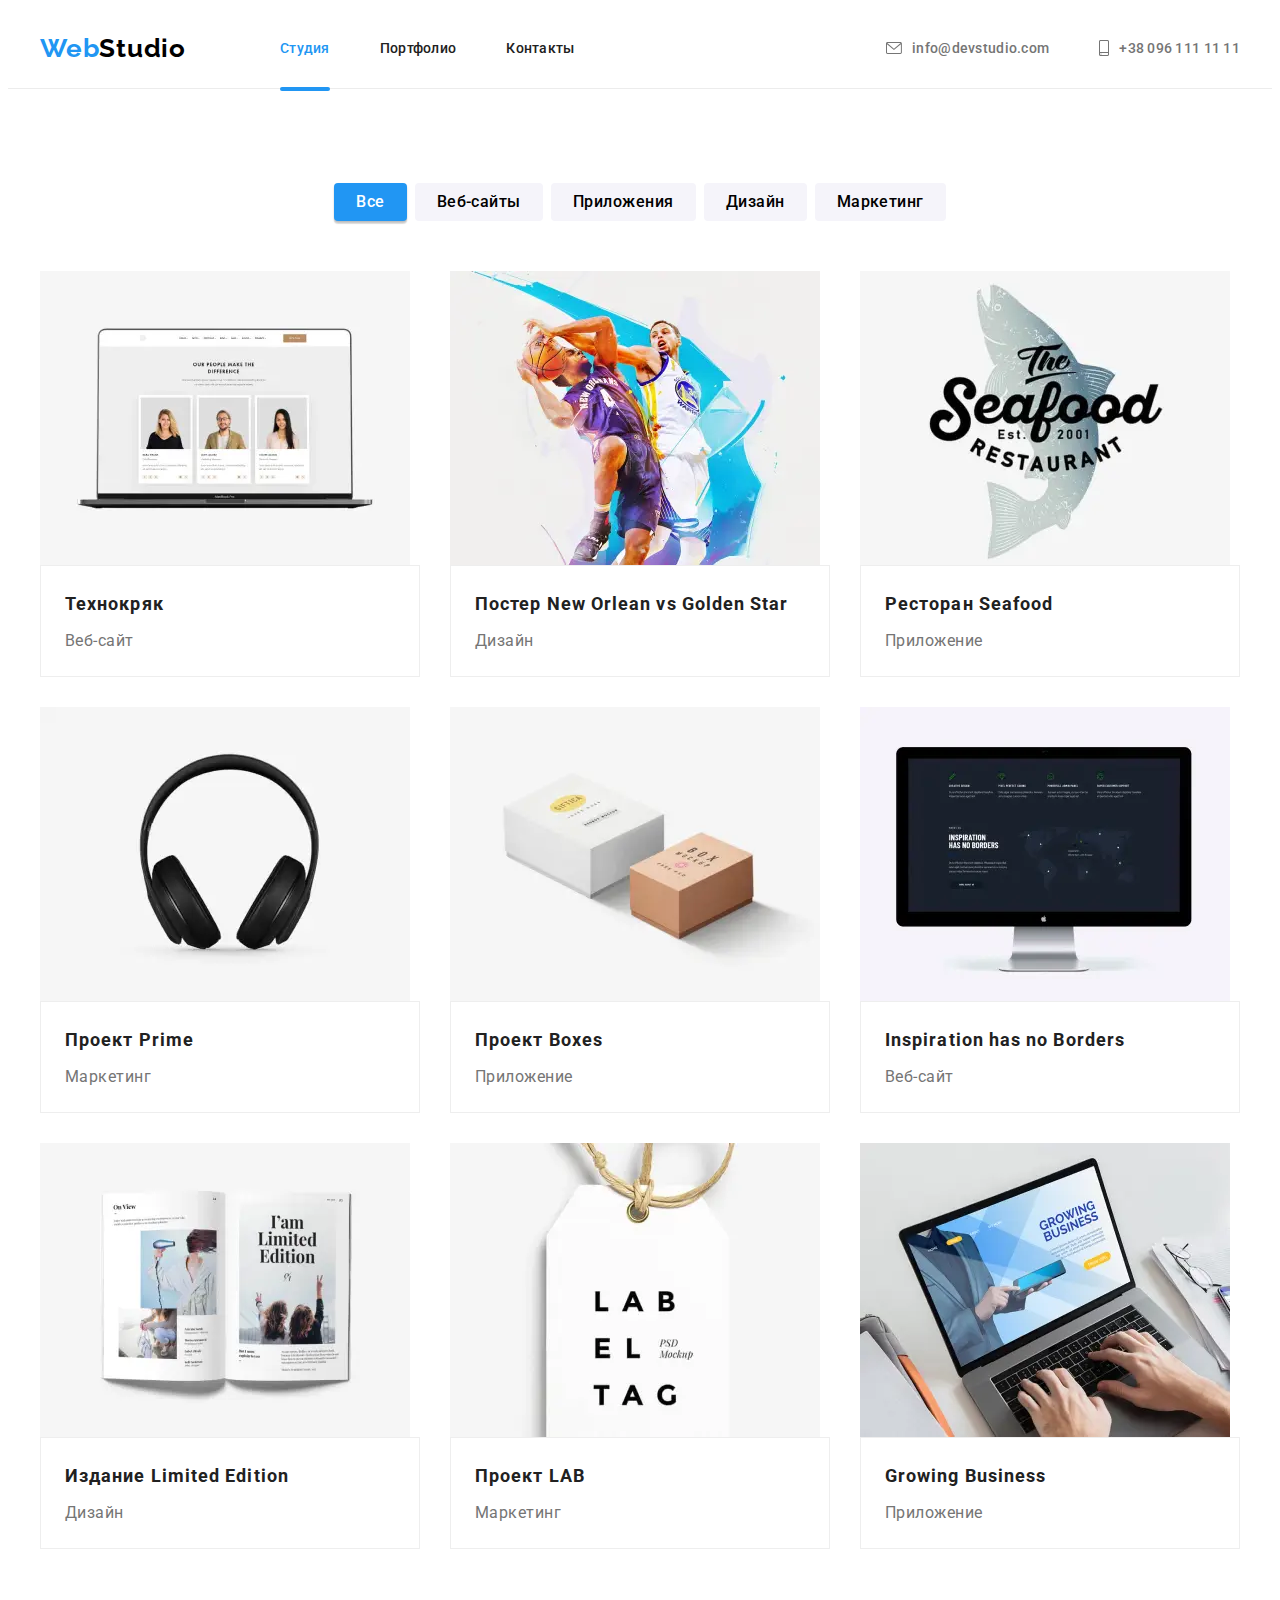
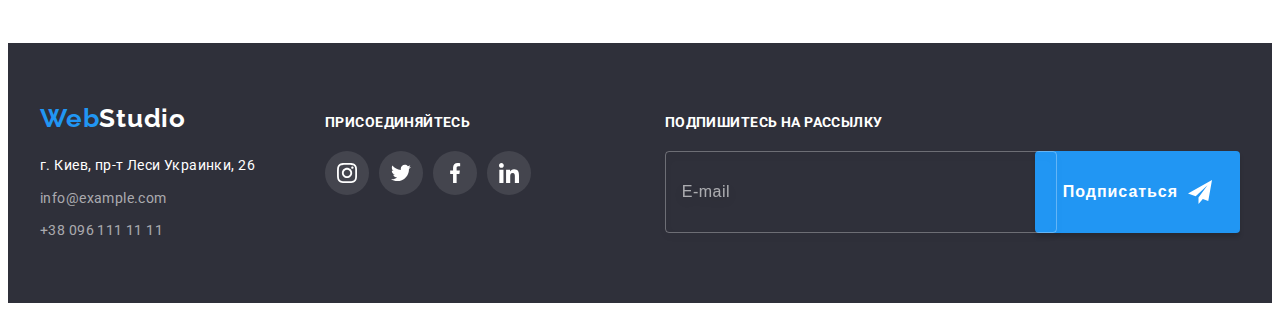
==== commit 6a543576: "Всё с header  и мобильным меню" ====
--- a/portfolio.html
+++ b/portfolio.html
@@ -19,33 +19,95 @@
 </head>
 
 <body>
-   <header class="header">
-      <div class="header__container container">
-         <nav class="big-screen-nav">
-            <a class="logo header__logo link" href="./index.html" lang="en">Web<span
-                  class="logo__dark">Studio</span></a>
-            <ul class="menu list">
-               <li class="menu__item">
-                  <a class="menu__link link" href="./index.html">Студия</a>
-               </li>
-               <li class="menu__item">
-                  <a class="menu__link link menu__link-current" href="./portfolio.html">Портфолио</a>
-               </li>
-               <li class="menu__item">
-                  <a class="menu__link link" href="">Контакты</a>
-               </li>
-            </ul>
-         </nav>
-         <a class="header__contacts header__mail link" href="mailto:info@devstudio.com">
-            <svg class="header__icon" width="16" height="12">
-               <use href="./img/icons.svg#icon-envelope"></use>
+   <header class="top-header">
+
+      <div class="big-screen-header">
+         <div class="header__container container">
+            <nav class="header__nav">
+               <a class="logo header__logo link" href="./index.html" lang="en">Web<span
+                     class="logo__dark">Studio</span></a>
+               <ul class="menu list">
+                  <li class="menu__item">
+                     <a class="menu__link link menu__link-current" href="./index.html">Студия</a>
+                  </li>
+                  <li class="menu__item">
+                     <a class="menu__link link" href="./portfolio.html">Портфолио</a>
+                  </li>
+                  <li class="menu__item">
+                     <a class="menu__link link" href="">Контакты</a>
+                  </li>
+               </ul>
+            </nav>
+            <div class="header__contacts">
+               <a class="contact-link header__mail link" href="mailto:info@devstudio.com">
+                  <svg class="header__icon" width="16" height="12">
+                     <use href="./img/icons.svg#icon-envelope"></use>
+                  </svg>
+                  info@devstudio.com</a>
+               <a class="contact-link link" href="tel:++380961111111">
+                  <svg class="header__icon" width="10" height="16">
+                     <use href="./img/icons.svg#icon-smartphone"></use>
+                  </svg>
+                  +38 096 111 11 11</a>
+            </div>
+         </div>
+      </div>
+
+      <div class="mobile-header container">
+         <a class="logo link" href="./index.html" lang="en">Web<span class="logo__dark">Studio</span></a>
+         <button class="mobile-nav__btn" type="button" data-menu-open>
+            <svg class="mobile-nav__burger" width="24" height="16">
+               <use href="./img/icons.svg#icon-mob-burger"></use>
             </svg>
-            info@devstudio.com</a>
-         <a class="header__contacts link" href="tel:++380961111111">
-            <svg class="header__icon" width="10" height="16">
-               <use href="./img/icons.svg#icon-smartphone"></use>
-            </svg>
-            +38 096 111 11 11</a>
+         </button>
+
+         <div class="mobile-menu" data-menu>
+            <div class="mobile-nav container">
+               <button class="mobile-nav__btn" type="button" data-menu-close>
+                  <svg class="close-icon" width="19" height="19">
+                     <use href="./img/icons.svg#icon-close"></use>
+                  </svg>
+               </button>
+               <div class="mobile-nav__container">
+                  <div class="mobile-nav__top">
+                     <ul class="top-list list">
+                        <li class="top-list__item">
+                           <a href="./index.html" class="top-link top-link__current"> Студия </a>
+                        </li>
+                        <li class="top-list__item">
+                           <a href="./portfolio.html" class="top-link link"> Портфолио </a>
+                        </li>
+                        <li class="top-list__item">
+                           <a href="" class="top-link link"> Контакты </a>
+                        </li>
+                     </ul>
+                  </div>
+                  <div class="mobile-nav__bottom">
+                     <a class="mobile-nav__tel link" href="tel:+380961111111">+38 096 111 11 11</a>
+                     <a class="mobile-nav__mail link" href="mailto:info@devstudio.com">info@devstudio.com</a>
+                     <ul class="mobile-social list">
+                        <li class="mobile-social__item">
+                           <a class="mobile-social__link link" href="">Instagram</a>
+                        </li>
+                        <li class="mobile-social_line"></li>
+                        <li class="mobile-social__item">
+                           <a class="mobile-social__link link" href="">Twitter</a>
+                        </li>
+                        <li class="mobile-social_line"></li>
+                        <li class="mobile-social__item">
+                           <a class="mobile-social__link link" href="">Facebook</a>
+                        </li>
+                        <li class="mobile-social_line"></li>
+                        <li class="mobile-social__item">
+                           <a class="mobile-social__link link" href="">LinkedIn</a>
+                        </li>
+                     </ul>
+                  </div>
+               </div>
+            </div>
+         </div>
+      </div>
+
       </div>
    </header>
 
--- a/css/main.min.css
+++ b/css/main.min.css
@@ -1,3 +1,3 @@
 :root{--main-color: #212121;--accent-color: #2196f3;--small-text-color: #757575;--another-main-color: #ffffff;--main-font: "Roboto", sans-serif;--secondary-font: "Raleway", sans-serif;--transition-color: color 250ms cubic-bezier(0.4, 0, 0.2, 1);--transition-fill: fill 250ms cubic-bezier(0.4, 0, 0.2, 1);--transition-background-color: background-color 250ms
-    cubic-bezier(0.4, 0, 0.2, 1);--transition-border: body 250ms cubic-bezier(0.4, 0, 0.2, 1)}.visually-hidden{position:absolute !important;clip:rect(1px 1px 1px 1px);clip:rect(1px, 1px, 1px, 1px);padding:0 !important;border:0 !important;height:1px !important;width:1px !important;overflow:hidden}h1,h2,h3,h4,h5,h6,p{margin-top:0;margin-bottom:0}ul,ol{margin-top:0;margin-bottom:0;padding-left:0}img{display:block}body{font-family:var(--main-font);background:var(--another-main-color);color:var(--main-color)}.list{list-style:none}.link{text-decoration:none}.container{padding-left:15px;padding-right:15px;width:100%;margin:0 auto}@media screen and (min-width: 480px){.container{max-width:480px}}@media screen and (min-width: 768px){.container{max-width:768px}}@media screen and (min-width: 1200px){.container{max-width:1200px}}.section{padding-top:60px;padding-bottom:60px}.section__title{font-weight:700;font-size:28px;line-height:1.17;text-align:center;letter-spacing:0.03em;margin-bottom:30px}@media screen and (min-width: 1200px){.section{padding-top:94px;padding-bottom:94px}.section__title{font-size:36px;margin-bottom:50px}}.logo{font-family:var(--secondary-font);font-weight:700;font-size:24px;line-height:1.17;letter-spacing:0.03em;color:var(--accent-color);display:inline-block}@media screen and (min-width: 1200px){.logo{font-size:26px;line-height:1.19}}.logo__dark{color:#000000}.logo__light{color:var(--another-main-color)}.big-screen-nav{display:flex;align-items:center}.header__logo{font-family:var(--secondary-font);font-weight:700;font-size:24px;line-height:1.17;letter-spacing:0.03em;color:var(--accent-color);display:inline-block;margin-right:94px}@media screen and (min-width: 1200px){.header__logo{font-size:26px;line-height:1.19}}.menu{display:flex;align-items:center}.menu__item:not(:last-child){margin-right:50px}.menu__link{font-weight:500;font-size:14px;line-height:1.14;letter-spacing:0.02em;color:var(--main-color);display:block;position:relative;transition:var(--transition-color)}.menu__link:hover,.menu__link:focus{color:var(--accent-color)}.menu__link-current{color:var(--accent-color)}.menu__link-current::after{content:'';display:block;width:100%;height:4px;left:0;bottom:-35px;border-radius:2px;background-color:var(--accent-color);position:absolute}.backdrop{position:fixed;top:0;left:0;width:100vw;height:100vh;z-index:1000;background-color:rgba(0,0,0,0.2);opacity:1;visibility:visible;pointer-events:auto;transition:opacity 250ms cubic-bezier(0.4, 0, 0.2, 1),visibility 250ms cubic-bezier(0.4, 0, 0.2, 1);display:flex}.backdrop.is-hidden{opacity:0;visibility:hidden;pointer-events:none}.backdrop.is-hidden .modal-window{transform:translate(-50%, -50%) scale(0.5);opacity:0}.modal-window{position:absolute;top:50%;left:50%;padding:15px;max-width:450px;background:var(--another-main-color);box-shadow:0px 1px 3px rgba(0,0,0,0.12),0px 1px 1px rgba(0,0,0,0.14),0px 2px 1px rgba(0,0,0,0.2);border-radius:4px;transform:translate(-50%, -50%) scale(1);opacity:1;transition:opacity 250ms cubic-bezier(0.4, 0, 0.2, 1),transform 250ms cubic-bezier(0.4, 0, 0.2, 1)}@media screen and (min-width: 480px){.modal-window{padding:40px;min-width:450px}}@media screen and (min-width: 1200px){.modal-window{min-width:528px}}.modal-window__title{font-weight:700;font-size:20px;line-height:1.17;text-align:center;letter-spacing:0.03em;color:var(--main-color);margin-bottom:12px}@media screen and (min-width: 1200px){.modal-window__title{line-height:1.5}}.modal-close-btn{position:absolute;display:flex;align-items:center;justify-content:center;fill:#000000;cursor:pointer;transition:var(--transition-fill);top:8px;right:8px;width:30px;height:30px;background:var(--another-main-color);border:1px solid rgba(0,0,0,0.1);border-radius:50%}.modal-close-btn:hover,.modal-close-btn:focus{fill:var(--accent-color);outline:none}.close-icon{visibility:inherit;pointer-events:inherit}.modal-form{display:flex;flex-direction:column}.modal-form__submit{font-weight:700;font-size:16px;line-height:1.87;letter-spacing:0.06em;text-align:center;color:var(--another-main-color);background-color:var(--accent-color);box-shadow:0px 4px 4px rgba(0,0,0,0.15);border:none;border-radius:4px;transition:var(--transition-background-color);cursor:pointer;align-self:center;margin-top:30px;display:block;padding:10px 56px}.modal-form__submit:hover,.modal-form__submit:focus{background-color:#188ce8;outline:1px dotted #494747}@media screen and (max-width: 480px){.modal-form__submit{margin-top:10px}}.modal-input-label{font-size:12px;line-height:1.17;letter-spacing:0.01em;color:var(--small-text-color);margin-bottom:10px}.modal-input-wrapper{position:relative;display:block;margin-top:4px}.modal-input{width:100%;height:40px;border:1px solid rgba(33,33,33,0.2);box-sizing:border-box;border-radius:4px;padding-left:42px;padding-right:12px;transition:var(--transition-border)}.modal-input:hover,.modal-input:focus{outline:none;border:1px solid var(--accent-color);border-radius:4px}.input-icon-wrap{width:18px;height:18px;display:flex;align-items:center;justify-content:center;position:absolute;top:50%;left:12px;fill:var(--main-color);transform:translateY(-50%);transition:var(--transition-fill)}.modal-input:hover ~ .input-icon-wrap,.modal-input:focus ~ .input-icon-wrap{fill:var(--accent-color)}.modal-textarea-label{font-size:12px;line-height:1.17;letter-spacing:0.01em;color:var(--small-text-color);margin-bottom:20px}@media screen and (max-width: 480px){.modal-textarea-label{margin-bottom:10px}}.modal-user-coment{width:100%;resize:none;height:120px;border:1px solid rgba(33,33,33,0.2);border-radius:4px;padding:12px 16px;margin-top:4px;transition:var(--transition-border)}.modal-user-coment:hover,.modal-user-coment:focus{outline:none;border:1px solid var(--accent-color);border-radius:4px}.modal-user-coment::placeholder{font-size:14px;line-height:1.14;letter-spacing:0.01em;color:rgba(117,117,117,0.5)}.modal-check-wrap{position:relative}.modal-checkbox{position:absolute;bottom:0;left:8px;clip:rect(1px 1px 1px 1px);clip:rect(1px, 1px, 1px, 1px);padding:0 !important;border:0 !important;height:1px !important;width:1px !important;overflow:hidden}.modal-checkbox-lable{position:relative;display:flex;flex-wrap:wrap;align-items:center;font-size:12px;line-height:1.17;letter-spacing:0.03em;color:var(--small-text-color)}@media screen and (min-width: 1200px){.modal-checkbox-lable{font-size:14px;line-height:1.71}}.modal-checkbox-lable::before{content:'';display:block;cursor:pointer;margin-right:7px}.modal-checkbox+.modal-checkbox-lable::before{background-image:url("../img/icon-agree-uncheck.svg");background-repeat:no-repeat;background-size:cover;width:16px;height:15px}.modal-checkbox:checked+.modal-checkbox-lable::before{background-image:url("../img/icon-agree-check.svg")}.modal-checkbox:focus+.modal-checkbox-lable::before{background-image:url("../img/icon-agree-uncheck.svg");outline:1px dotted #494747}.modal-checkbox:checked:focus+.modal-checkbox-lable::before{background-image:url("../img/icon-agree-check.svg");outline:1px dotted #494747}.policy-link{color:var(--accent-color)}.policy-link:focus,.policy-link:hover{outline:1px dotted #494747}.social-list{display:flex;justify-content:center}.social-item{width:44px;height:44px}.social-item:not(:last-child){margin-right:10px}.social-icon{width:20px;height:20px}.header__big-screen{display:none}@media screen and (min-width: 1200px){.header__big-screen{display:flex;height:80px;align-items:center;border-bottom:1px solid #ececec}}.header__mail{margin-right:50px;margin-left:auto}.header__contacts{display:flex;align-items:center;font-weight:500;font-size:14px;line-height:1.14;letter-spacing:0.02em;color:var(--small-text-color);fill:var(--small-text-color);transition:var(--transition-color),var(--transition-fill)}.header__icon{margin-right:10px}.header__contacts:hover,.header__contacts:focus{color:var(--accent-color);fill:var(--accent-color);outline:none}.mobile-nav{display:flex;opacity:0;transition:opacity 250ms cubic-bezier(0.4, 0, 0.2, 1)}@media screen and (min-width: 768px){.mobile-nav{display:none}}.mobile-nav.is-open{opacity:1;flex-direction:column;position:fixed;top:0;left:0;width:100vw;height:100vh;z-index:1001;background-color:#ffffff;padding:48px 40px;box-shadow:0px 4px 8px rgba(0,0,0,0.04),0px 2px 4px rgba(0,0,0,0.08),0px 1px 3px rgba(0,0,0,0.16)}.mobile-nav__btn{position:absolute;display:flex;align-items:center;justify-content:center;fill:#000000;cursor:pointer;transition:var(--transition-fill);right:15px;top:10px;width:40px;height:40px;background-color:transparent;border:none}.mobile-nav__btn:hover,.mobile-nav__btn:focus{fill:var(--accent-color);outline:none}@media screen and (min-width: 768px){.mobile-nav__btn{display:none}}.top-list__item:not(:last-child){margin-bottom:32px}.top-link{font-weight:500;font-size:40px;line-height:1.18;letter-spacing:0.02em;color:var(--main-color)}.top-link__current{color:var(--accent-color);text-decoration:none}.top-link:hover,.top-link:focus{text-decoration:underline;color:var(--accent-color)}.mobile-nav__bottom{margin-top:auto}.mobile-nav__mail{display:block;font-weight:500;font-size:34px;line-height:1.18;letter-spacing:0.02em;color:var(--accent-color);margin-bottom:32px}.mobile-nav__tel{display:block;font-weight:500;font-size:24px;line-height:1.18;letter-spacing:0.02em;color:var(--main-color);margin-bottom:64px}.mobile-social{display:flex;align-items:center}.mobile-social__link{display:block;font-weight:500;font-size:18px;line-height:1.22;letter-spacing:0.02em;color:var(--accent-color)}.mobile-social__item:not(:first-child){margin-left:20px}.mobile-social__item:not(:first-child)::before{content:'';display:block;height:0;width:22px;border:1px solid rgba(33,33,33,0.2);transform-origin:left;transform:rotate(90deg);margin-left:-10px}.hero{max-width:100vw;padding-top:118px;padding-bottom:118px;background-image:linear-gradient(rgba(47,48,58,0.4), rgba(47,48,58,0.4)),url(../../img/hero/hero-mob.jpg);background-color:#c4c4c4;background-repeat:no-repeat;background-size:cover;margin:0 auto}@media screen and (min-device-pixel-ratio: 2), screen and (min-resolution: 192dpi), screen and (min-resolution: 2dppx){.hero{background-image:url(../../img/hero/hero-mob@2x.jpg)}}@media screen and (min-width: 768px){.hero{background-image:linear-gradient(rgba(47,48,58,0.4), rgba(47,48,58,0.4)),url(../../img/hero/hero-tablet.jpg)}}@media screen and (min-width: 768px) and (min-device-pixel-ratio: 2), screen and (min-width: 768px) and (min-resolution: 192dpi), screen and (min-width: 768px) and (min-resolution: 2dppx){.hero{background-image:url(../../img/hero/hero-tablet@2x.jpg)}}@media screen and (min-width: 1200px){.hero{padding-top:200px;padding-bottom:200px;background-image:linear-gradient(rgba(47,48,58,0.4), rgba(47,48,58,0.4)),url(../../img/hero/hero_desk.jpg)}}@media screen and (min-width: 1200px) and (min-device-pixel-ratio: 2), screen and (min-width: 1200px) and (min-resolution: 192dpi), screen and (min-width: 1200px) and (min-resolution: 2dppx){.hero{background-image:url(../../img/hero/hero_desk@2x.jpg)}}.hero__title{font-weight:900;font-size:26px;line-height:1.62;letter-spacing:0.06em;text-transform:uppercase;text-align:center;color:var(--another-main-color);max-width:360px;margin:0 auto 30px}@media screen and (min-width: 1200px){.hero__title{font-size:44px;line-height:1.36;max-width:696px}}.modal-open-btn{font-weight:700;font-size:16px;line-height:1.87;letter-spacing:0.06em;text-align:center;color:var(--another-main-color);background-color:var(--accent-color);box-shadow:0px 4px 4px rgba(0,0,0,0.15);border:none;border-radius:4px;transition:var(--transition-background-color);cursor:pointer;display:block;margin:0 auto;padding:10px 32px}.modal-open-btn:hover,.modal-open-btn:focus{background-color:#188ce8;outline:1px dotted #494747}.feature-icon{width:70px;height:70px;background-color:#f5f4fa}.feature-icon-wrap{display:flex;justify-content:center;align-items:center;height:120px;background-color:#f5f4fa;border-radius:4px;margin-bottom:30px}.features-item__title{font-weight:700;font-size:14px;line-height:1.14;letter-spacing:0.03em;text-transform:uppercase;text-align:center;margin-bottom:10px}.features-item__desc{font-size:14px;line-height:1.71;letter-spacing:0.03em;color:var(--small-text-color)}@media screen and (max-width: 767px){.features-item:not(:last-child){margin-bottom:30px}}@media screen and (min-width: 768px){.features__list{display:flex;justify-content:space-between;flex-wrap:wrap}.features-item__title{text-align:start}}@media screen and (min-width: 768px) and (max-width: 1199px){.features-item{width:calc((100% - 30px) / 2)}.features-item:not(:nth-last-child(-n+2)){margin-bottom:30px}}@media screen and (min-width: 1200px){.features-item{width:calc((100% - 60px) / 4)}.features-item:not(:nth-last-child(-n+4)){margin-bottom:30px}}.activity{display:none}@media screen and (min-width: 1200px){.activity{display:block;padding-top:0}.activity-list{display:flex;justify-content:space-between}.activity-item{width:370px;height:294px;position:relative}.activity-item>.activity-pic-lable{position:absolute;bottom:0;width:100%;padding:27px 0;background-color:rgba(47,48,58,0.8);font-weight:700;font-size:14px;line-height:1.14;text-align:center;letter-spacing:0.03em;text-transform:uppercase;color:var(--another-main-color)}.activity-pic{max-width:100%;height:auto}}.team-cards{background:#f5f4fa}.team-cards__list{display:flex;margin-top:-30px;flex-wrap:wrap}@media screen and (min-width: 768px){.team-cards__list{margin-left:-30px}}.team-cards__item{background:var(--another-main-color);box-shadow:0px 1px 3px rgba(0,0,0,0.12),0px 1px 1px rgba(0,0,0,0.14),0px 2px 1px rgba(0,0,0,0.2);border-radius:0px 0px 4px 4px;margin-top:30px}@media screen and (min-width: 768px){.team-cards__item{margin-left:30px;flex-basis:calc((100% - 60px) / 2)}}@media screen and (min-width: 1200px){.team-cards__item{flex-basis:calc((100% - 120px) / 4)}}.team-cards__text{text-align:center;font-size:16px;line-height:1.18;letter-spacing:0.03em;padding-top:30px;padding-bottom:24px}@media screen and (min-width: 1200px){.team-cards__text{padding-bottom:30px}}.team-cards__name{font-weight:500;margin-bottom:10px}.team-cards__profession{color:var(--small-text-color);margin-bottom:16px}.team-cards__img{max-width:100%;height:auto}.team-social-link{display:flex;width:100%;height:100%;border-radius:50%;justify-content:center;align-items:center;background-color:#ffffff;fill:#afb1b8;transition:var(--transition-background-color),var(--transition-fill)}.team-social-link:hover,.team-social-link:focus{background-color:var(--accent-color);fill:var(--another-main-color);outline:none}.clients{background-color:var(--another-main-color)}.clients__list{display:flex;flex-wrap:wrap;margin-left:-30px;margin-top:-30px}.client-item{height:92px;margin-left:30px;margin-top:30px;flex-basis:calc((100% - 60px) / 2)}@media screen and (min-width: 768px){.client-item{flex-basis:calc((100% - 90px) / 3)}}@media screen and (min-width: 1200px){.client-item{flex-basis:calc((100% - 180px) / 6)}}.client-link{display:flex;justify-content:center;align-items:center;width:100%;height:100%;border:1px solid #afb1b8;border-radius:4px;background-color:transparent;fill:#afb1b8;transition:var(--transition-fill),border 250ms cubic-bezier(0.4, 0, 0.2, 1) 0ms}.client-link:focus,.client-link:hover{fill:var(--accent-color);border:1px solid var(--accent-color);outline:none}.footer{background:#2f303a;text-align:center}@media screen and (min-width: 1200px){.footer{text-align:start;padding-top:60px;padding-bottom:60px}}.footer__first-unite{margin-bottom:60px}@media screen and (min-width: 768px){.footer__first-unite{display:flex}}@media screen and (min-width: 768px) and (max-width: 1199px){.footer__first-unite{justify-content:space-between;padding-left:60px;padding-right:74px}}@media screen and (min-width: 1200px){.footer__first-unite{margin-bottom:0}}@media screen and (min-width: 1200px){.footer__desktop-wrap{display:flex}}.footer__logo{font-family:var(--secondary-font);font-weight:700;font-size:24px;line-height:1.17;letter-spacing:0.03em;color:var(--accent-color);display:inline-block;margin-bottom:20px}@media screen and (min-width: 1200px){.footer__logo{font-size:26px;line-height:1.19}}.footer__contacts{margin-bottom:60px}@media screen and (min-width: 768px){.footer__contacts{margin-bottom:0}}.footer__subtitle{font-weight:700;font-size:14px;line-height:1.14;letter-spacing:0.03em;text-transform:uppercase;text-align:center;color:var(--another-main-color);margin-bottom:20px}@media screen and (min-width: 1200px){.footer__subtitle{text-align:start}}.address{font-style:inherit}.address__list-item:not(:last-child){margin-bottom:8px}@media screen and (min-width: 1200px){.address__list-item:not(:last-child){margin-bottom:9px}}.address__location{font-size:14px;line-height:1.71;letter-spacing:0.03em;color:var(--another-main-color);transition:var(--transition-color)}.address__location:hover,.address__location:focus{color:var(--accent-color)}.info-link{font-size:14px;line-height:1.71;letter-spacing:0.03em;color:rgba(255,255,255,0.6);transition:var(--transition-color)}.info-link:hover,.info-link:focus{color:var(--accent-color)}@media screen and (min-width: 1200px){.footer__links{padding-top:12px;margin-left:70px}}.footer__social-link{display:flex;width:100%;height:100%;border-radius:50%;justify-content:center;align-items:center;background-color:rgba(255,255,255,0.1);fill:var(--another-main-color);transition:var(--transition-background-color)}.footer__social-link:hover,.footer__social-link:focus{background-color:var(--accent-color);outline:none}@media screen and (min-width: 1200px){.footer__form{margin-left:auto;padding-top:12px}}@media screen and (min-width: 1200px){.footer__form-wrap{display:flex}}.footer__mailing-label{display:block;max-width:450px;margin:0 auto 20px}@media screen and (min-width: 1200px){.footer__mailing-label{width:358px;margin-right:12px;margin-bottom:0}}.footer__form-field{width:100%;height:50px;background-color:transparent;border:1px solid rgba(255,255,255,0.3);filter:drop-shadow(0px 4px 4px rgba(0,0,0,0.15));border-radius:4px;padding:15px 16px;font-size:16px;line-height:1.25;display:flex;align-items:center;letter-spacing:0.03em;color:var(--another-main-color);transition:var(--transition-border)}.footer__form-field:hover,.footer__form-field:focus{border-color:var(--accent-color);outline:none}.footer__form-field:focus:not(:placeholder-shown):valid{border-color:var(--accent-color);outline:none}.footer__form-field:focus:not(:placeholder-shown):invalid{border-color:red;outline:none}.footer__form-field::placeholder{color:rgba(255,255,255,0.6)}.footer__btn{font-weight:700;font-size:16px;line-height:1.87;letter-spacing:0.06em;text-align:center;color:var(--another-main-color);background-color:var(--accent-color);box-shadow:0px 4px 4px rgba(0,0,0,0.15);border:none;border-radius:4px;transition:var(--transition-background-color);cursor:pointer;display:flex;align-items:center;padding:10px 28px;margin:0 auto;fill:var(--another-main-color)}.footer__btn:hover,.footer__btn:focus{background-color:#188ce8;outline:1px dotted #494747}.footer__btn-text{margin-right:10px}.footer__btn-icon{width:24px;height:24px}.filter{display:flex;flex-wrap:wrap;margin-top:-15px;margin-left:-8px;padding-bottom:40px}@media screen and (min-width: 768px) and (max-width: 1199px){.filter{justify-content:center;padding-bottom:30px}}@media screen and (min-width: 1200px){.filter{justify-content:center;padding-bottom:50px}}.filter__link{margin-top:15px;margin-left:8px}.filter__btn{font-family:inherit;font-weight:500;font-size:16px;line-height:1.62;text-align:center;letter-spacing:0.03em;background-color:#f5f4fa;border-radius:4px;cursor:pointer;border:none;padding:6px 22px;transition:var(--transition-color),var(--transition-background-color),box-shadow 250ms cubic-bezier(0.4, 0, 0.2, 1) 0ms}.filter__btn--current,.filter__btn:hover,.filter__btn:focus{color:var(--another-main-color);background-color:var(--accent-color);box-shadow:0px 3px 1px rgba(0,0,0,0.1),0px 1px 2px rgba(0,0,0,0.08),0px 2px 2px rgba(0,0,0,0.12)}.product-card-list{display:flex;flex-wrap:wrap;margin-top:-30px}@media screen and (min-width: 768px){.product-card-list{margin-left:-30px}}.product-card{width:100%;display:flex;flex-direction:column;margin-top:30px;transition:box-shadow 250ms cubic-bezier(0.4, 0, 0.2, 1) 0ms}@media screen and (min-width: 768px){.product-card{margin-left:30px;flex-basis:calc((100% - 60px) / 2)}}@media screen and (min-width: 1200px){.product-card{flex-basis:calc((100% - 90px) / 3)}}.product-card:hover{box-shadow:0px 1px 1px rgba(0,0,0,0.12),0px 4px 4px rgba(0,0,0,0.06),1px 4px 6px rgba(0,0,0,0.16)}.product-card__link{display:flex;flex-direction:column}.product-card__wrapper{position:relative;overflow:hidden}.product-card__img{display:block;width:450px;height:auto}@media screen and (min-width: 768px){.product-card__img{width:354px}}@media screen and (min-width: 1200px){.product-card__img{width:370px}}.product-card__text{flex-grow:1;padding:20px 24px;border:1px solid #eeeeee}.product-card__name{font-weight:700;font-size:18px;line-height:2;letter-spacing:0.06em;padding-bottom:4px}.product-card__type{font-size:16px;line-height:1.87;letter-spacing:0.03em;color:var(--small-text-color)}.product-card-overlay{padding:63px 24px;font-size:18px;line-height:1.56;letter-spacing:0.03em;color:var(--another-main-color);background-color:rgba(33,150,243,0.9);position:absolute;top:0;left:0;width:100%;height:100%;overflow:auto;transform:translateY(101%);transition:transform 250ms cubic-bezier(0.4, 0, 0.2, 1)}.product-card__link:hover .product-card-overlay,.product-card__link:focus .product-card-overlay{transform:translateY(0)}
+    cubic-bezier(0.4, 0, 0.2, 1);--transition-border: body 250ms cubic-bezier(0.4, 0, 0.2, 1)}.visually-hidden{position:absolute !important;clip:rect(1px 1px 1px 1px);clip:rect(1px, 1px, 1px, 1px);padding:0 !important;border:0 !important;height:1px !important;width:1px !important;overflow:hidden}h1,h2,h3,h4,h5,h6,p{margin-top:0;margin-bottom:0}ul,ol{margin-top:0;margin-bottom:0;padding-left:0}img{display:block}body{font-family:var(--main-font);background:var(--another-main-color);color:var(--main-color)}.list{list-style:none}.link{text-decoration:none}.container{padding-left:15px;padding-right:15px;width:100%;height:auto;margin:0 auto}@media screen and (min-width: 480px){.container{max-width:480px}}@media screen and (min-width: 768px){.container{max-width:768px}}@media screen and (min-width: 1200px){.container{max-width:1200px}}.section{padding-top:60px;padding-bottom:60px}.section__title{font-weight:700;font-size:28px;line-height:1.17;text-align:center;letter-spacing:0.03em;margin-bottom:30px}@media screen and (min-width: 1200px){.section{padding-top:94px;padding-bottom:94px}.section__title{font-size:36px;margin-bottom:50px}}.logo{font-family:var(--secondary-font);font-weight:700;font-size:24px;line-height:1.17;letter-spacing:0.03em;color:var(--accent-color);display:inline-block}@media screen and (min-width: 1200px){.logo{font-size:26px;line-height:1.19}}.logo__dark{color:#000000}.logo__light{color:var(--another-main-color)}.backdrop{position:fixed;top:0;left:0;width:100vw;height:100vh;z-index:1000;background-color:rgba(0,0,0,0.2);opacity:1;visibility:visible;pointer-events:auto;transition:opacity 250ms cubic-bezier(0.4, 0, 0.2, 1),visibility 250ms cubic-bezier(0.4, 0, 0.2, 1);display:flex}.backdrop.is-hidden{opacity:0;visibility:hidden;pointer-events:none}.backdrop.is-hidden .modal-window{transform:translate(-50%, -50%) scale(0.5);opacity:0}.modal-window{position:absolute;top:50%;left:50%;padding:15px;max-width:450px;background:var(--another-main-color);box-shadow:0px 1px 3px rgba(0,0,0,0.12),0px 1px 1px rgba(0,0,0,0.14),0px 2px 1px rgba(0,0,0,0.2);border-radius:4px;transform:translate(-50%, -50%) scale(1);opacity:1;transition:opacity 250ms cubic-bezier(0.4, 0, 0.2, 1),transform 250ms cubic-bezier(0.4, 0, 0.2, 1)}@media screen and (min-width: 480px){.modal-window{padding:40px;min-width:450px}}@media screen and (min-width: 1200px){.modal-window{min-width:528px}}.modal-window__title{font-weight:700;font-size:20px;line-height:1.17;text-align:center;letter-spacing:0.03em;color:var(--main-color);margin-bottom:12px}@media screen and (min-width: 1200px){.modal-window__title{line-height:1.5}}.modal-close-btn{position:absolute;display:flex;align-items:center;justify-content:center;fill:#000000;cursor:pointer;line-height:0;transition:var(--transition-fill);top:8px;right:8px;width:30px;height:30px;background:var(--another-main-color);border:1px solid rgba(0,0,0,0.1);border-radius:50%}.modal-close-btn:hover,.modal-close-btn:focus{fill:var(--accent-color);outline:none}.close-icon{visibility:inherit;pointer-events:inherit}.modal-form{display:flex;flex-direction:column}.modal-form__submit{font-weight:700;font-size:16px;line-height:1.87;letter-spacing:0.06em;text-align:center;color:var(--another-main-color);background-color:var(--accent-color);box-shadow:0px 4px 4px rgba(0,0,0,0.15);border:none;border-radius:4px;transition:var(--transition-background-color);cursor:pointer;align-self:center;margin-top:30px;display:block;padding:10px 56px}.modal-form__submit:hover,.modal-form__submit:focus{background-color:#188ce8;outline:1px dotted #494747}@media screen and (max-width: 480px){.modal-form__submit{margin-top:10px}}.modal-input-label{font-size:12px;line-height:1.17;letter-spacing:0.01em;color:var(--small-text-color);margin-bottom:10px}.modal-input-wrapper{position:relative;display:block;margin-top:4px}.modal-input{width:100%;height:40px;border:1px solid rgba(33,33,33,0.2);box-sizing:border-box;border-radius:4px;padding-left:42px;padding-right:12px;transition:var(--transition-border)}.modal-input:hover,.modal-input:focus{outline:none;border:1px solid var(--accent-color);border-radius:4px}.input-icon-wrap{width:18px;height:18px;display:flex;align-items:center;justify-content:center;position:absolute;top:50%;left:12px;fill:var(--main-color);transform:translateY(-50%);transition:var(--transition-fill)}.modal-input:hover ~ .input-icon-wrap,.modal-input:focus ~ .input-icon-wrap{fill:var(--accent-color)}.modal-textarea-label{font-size:12px;line-height:1.17;letter-spacing:0.01em;color:var(--small-text-color);margin-bottom:20px}@media screen and (max-width: 480px){.modal-textarea-label{margin-bottom:10px}}.modal-user-coment{width:100%;resize:none;height:120px;border:1px solid rgba(33,33,33,0.2);border-radius:4px;padding:12px 16px;margin-top:4px;transition:var(--transition-border)}.modal-user-coment:hover,.modal-user-coment:focus{outline:none;border:1px solid var(--accent-color);border-radius:4px}.modal-user-coment::placeholder{font-size:14px;line-height:1.14;letter-spacing:0.01em;color:rgba(117,117,117,0.5)}.modal-check-wrap{position:relative}.modal-checkbox{position:absolute;bottom:0;left:8px;clip:rect(1px 1px 1px 1px);clip:rect(1px, 1px, 1px, 1px);padding:0 !important;border:0 !important;height:1px !important;width:1px !important;overflow:hidden}.modal-checkbox-lable{position:relative;display:flex;flex-wrap:wrap;align-items:center;font-size:12px;line-height:1.17;letter-spacing:0.03em;color:var(--small-text-color)}@media screen and (min-width: 1200px){.modal-checkbox-lable{font-size:14px;line-height:1.71}}.modal-checkbox-lable::before{content:'';display:block;cursor:pointer;margin-right:7px}.modal-checkbox+.modal-checkbox-lable::before{background-image:url("../img/icon-agree-uncheck.svg");background-repeat:no-repeat;background-size:cover;width:16px;height:15px}.modal-checkbox:checked+.modal-checkbox-lable::before{background-image:url("../img/icon-agree-check.svg")}.modal-checkbox:focus+.modal-checkbox-lable::before{background-image:url("../img/icon-agree-uncheck.svg");outline:1px dotted #494747}.modal-checkbox:checked:focus+.modal-checkbox-lable::before{background-image:url("../img/icon-agree-check.svg");outline:1px dotted #494747}.policy-link{color:var(--accent-color)}.policy-link:focus,.policy-link:hover{outline:1px dotted #494747}.social-list{display:flex;justify-content:center}.social-item{width:44px;height:44px}.social-item:not(:last-child){margin-right:10px}.social-icon{width:20px;height:20px}.big-screen-header{display:none}@media screen and (min-width: 768px){.big-screen-header{display:flex;height:80px;border-bottom:1px solid #ececec}}.header__container{display:flex;align-items:center}.header__nav{display:flex;align-items:center;margin-right:auto}.header__logo{font-family:var(--secondary-font);font-weight:700;font-size:24px;line-height:1.17;letter-spacing:0.03em;color:var(--accent-color);display:inline-block;margin-right:88px}@media screen and (min-width: 1200px){.header__logo{font-size:26px;line-height:1.19}}@media screen and (min-width: 1200px){.header__logo{margin-right:94px}}.menu{display:flex;align-items:center}.menu__item:not(:last-child){margin-right:50px}.menu__link{font-weight:500;font-size:14px;line-height:1.17;letter-spacing:0.02em;color:var(--main-color);display:block;position:relative;transition:var(--transition-color)}.menu__link:hover,.menu__link:focus{color:var(--accent-color)}.menu__link-current{color:var(--accent-color)}.menu__link-current::after{content:'';display:block;width:100%;height:4px;left:0;bottom:-35px;border-radius:2px;background-color:var(--accent-color);position:absolute}.header__contacts{display:flex;flex-direction:column}@media screen and (min-width: 1200px){.header__contacts{flex-direction:row;align-items:center}}.header__mail{margin-bottom:10px}@media screen and (min-width: 1200px){.header__mail{margin-right:50px;margin-bottom:0}}.contact-link{display:flex;align-items:center;font-weight:500;font-size:12px;line-height:1.17;letter-spacing:0.02em;color:var(--small-text-color);fill:var(--small-text-color);transition:var(--transition-color),var(--transition-fill)}@media screen and (min-width: 1200px){.contact-link{font-size:14px}}.contact-link:hover,.contact-link:focus{color:var(--accent-color);fill:var(--accent-color);outline:none}.header__icon{margin-right:10px}.mobile-header{height:60px;width:auto;display:flex;align-items:center;justify-content:space-between;border-bottom:1px solid #ececec;position:relative}@media screen and (min-width: 768px){.mobile-header{display:none}}.mobile-menu{position:absolute;opacity:0;visibility:hidden;pointer-events:none;transform:translateX(100%)}.mobile-menu.is-open{position:fixed;top:0;left:0;width:100vw;height:100vh;background-color:#ffffff;z-index:1001;opacity:1;visibility:visible;pointer-events:auto;transform:translateX(0);box-shadow:0px 4px 8px rgba(0,0,0,0.04),0px 2px 4px rgba(0,0,0,0.08),0px 1px 3px rgba(0,0,0,0.16);transition:transform 250ms cubic-bezier(0.4, 0, 0.2, 1)}.mobile-nav__container{height:100vh;padding:48px 25px;display:flex;flex-direction:column}.mobile-nav{position:relative}.mobile-nav__btn{position:absolute;display:flex;align-items:center;justify-content:center;fill:#000000;cursor:pointer;line-height:0;transition:var(--transition-fill);right:15px;top:10px;width:40px;height:40px;background-color:transparent;border:none}.mobile-nav__btn:hover,.mobile-nav__btn:focus{fill:var(--accent-color);outline:none}.top-list__item:not(:last-child){margin-bottom:32px}.top-link{font-weight:500;font-size:40px;line-height:1.18;letter-spacing:0.02em;color:var(--main-color)}.top-link__current{color:var(--accent-color);text-decoration:none}.top-link:hover,.top-link:focus{text-decoration:underline;color:var(--accent-color)}.mobile-nav__bottom{margin-top:auto}.mobile-nav__tel{display:block;font-weight:500;font-size:34px;line-height:1.17;letter-spacing:0.02em;color:var(--accent-color);margin-bottom:32px}.mobile-nav__mail{display:block;font-weight:500;font-size:24px;line-height:1.17;letter-spacing:0.02em;color:var(--main-color);margin-bottom:64px}.mobile-social{display:flex;align-items:center}.mobile-social__link{display:block;font-weight:500;font-size:18px;line-height:1.22;letter-spacing:0.02em;color:var(--accent-color)}.mobile-social__item:not(:first-child){margin-left:20px}.mobile-social__item:not(:first-child)::before{content:'';display:block;height:0;width:22px;border:1px solid rgba(33,33,33,0.2);transform-origin:left;transform:rotate(90deg);margin-left:-10px}.hero{max-width:100vw;padding-top:118px;padding-bottom:118px;background-image:linear-gradient(rgba(47,48,58,0.4), rgba(47,48,58,0.4)),url(../../img/hero/hero-mob.jpg);background-color:#c4c4c4;background-repeat:no-repeat;background-size:cover;margin:0 auto}@media screen and (min-device-pixel-ratio: 2), screen and (min-resolution: 192dpi), screen and (min-resolution: 2dppx){.hero{background-image:url(../../img/hero/hero-mob@2x.jpg)}}@media screen and (min-width: 768px){.hero{background-image:linear-gradient(rgba(47,48,58,0.4), rgba(47,48,58,0.4)),url(../../img/hero/hero-tablet.jpg)}}@media screen and (min-width: 768px) and (min-device-pixel-ratio: 2), screen and (min-width: 768px) and (min-resolution: 192dpi), screen and (min-width: 768px) and (min-resolution: 2dppx){.hero{background-image:url(../../img/hero/hero-tablet@2x.jpg)}}@media screen and (min-width: 1200px){.hero{padding-top:200px;padding-bottom:200px;background-image:linear-gradient(rgba(47,48,58,0.4), rgba(47,48,58,0.4)),url(../../img/hero/hero_desk.jpg)}}@media screen and (min-width: 1200px) and (min-device-pixel-ratio: 2), screen and (min-width: 1200px) and (min-resolution: 192dpi), screen and (min-width: 1200px) and (min-resolution: 2dppx){.hero{background-image:url(../../img/hero/hero_desk@2x.jpg)}}.hero__title{font-weight:900;font-size:26px;line-height:1.62;letter-spacing:0.06em;text-transform:uppercase;text-align:center;color:var(--another-main-color);max-width:360px;margin:0 auto 30px}@media screen and (min-width: 1200px){.hero__title{font-size:44px;line-height:1.36;max-width:696px}}.modal-open-btn{font-weight:700;font-size:16px;line-height:1.87;letter-spacing:0.06em;text-align:center;color:var(--another-main-color);background-color:var(--accent-color);box-shadow:0px 4px 4px rgba(0,0,0,0.15);border:none;border-radius:4px;transition:var(--transition-background-color);cursor:pointer;display:block;margin:0 auto;padding:10px 32px}.modal-open-btn:hover,.modal-open-btn:focus{background-color:#188ce8;outline:1px dotted #494747}.feature-icon{width:70px;height:70px;background-color:#f5f4fa}.feature-icon-wrap{display:flex;justify-content:center;align-items:center;height:120px;background-color:#f5f4fa;border-radius:4px;margin-bottom:30px}.features-item__title{font-weight:700;font-size:14px;line-height:1.14;letter-spacing:0.03em;text-transform:uppercase;text-align:center;margin-bottom:10px}.features-item__desc{font-size:14px;line-height:1.71;letter-spacing:0.03em;color:var(--small-text-color)}@media screen and (max-width: 767px){.features-item:not(:last-child){margin-bottom:30px}}@media screen and (min-width: 768px){.features__list{display:flex;justify-content:space-between;flex-wrap:wrap}.features-item__title{text-align:start}}@media screen and (min-width: 768px) and (max-width: 1199px){.features-item{width:calc((100% - 30px) / 2)}.features-item:not(:nth-last-child(-n+2)){margin-bottom:30px}}@media screen and (min-width: 1200px){.features-item{width:calc((100% - 60px) / 4)}.features-item:not(:nth-last-child(-n+4)){margin-bottom:30px}}.activity{display:none}@media screen and (min-width: 1200px){.activity{display:block;padding-top:0}.activity-list{display:flex;justify-content:space-between}.activity-item{width:370px;height:294px;position:relative}.activity-item>.activity-pic-lable{position:absolute;bottom:0;width:100%;padding:27px 0;background-color:rgba(47,48,58,0.8);font-weight:700;font-size:14px;line-height:1.14;text-align:center;letter-spacing:0.03em;text-transform:uppercase;color:var(--another-main-color)}.activity-pic{max-width:100%;height:auto}}.team-cards{background:#f5f4fa}.team-cards__list{display:flex;margin-top:-30px;flex-wrap:wrap}@media screen and (min-width: 768px){.team-cards__list{margin-left:-30px}}.team-cards__item{background:var(--another-main-color);box-shadow:0px 1px 3px rgba(0,0,0,0.12),0px 1px 1px rgba(0,0,0,0.14),0px 2px 1px rgba(0,0,0,0.2);border-radius:0px 0px 4px 4px;margin-top:30px}@media screen and (min-width: 768px){.team-cards__item{margin-left:30px;flex-basis:calc((100% - 60px) / 2)}}@media screen and (min-width: 1200px){.team-cards__item{flex-basis:calc((100% - 120px) / 4)}}.team-cards__text{text-align:center;font-size:16px;line-height:1.18;letter-spacing:0.03em;padding-top:30px;padding-bottom:24px}@media screen and (min-width: 1200px){.team-cards__text{padding-bottom:30px}}.team-cards__name{font-weight:500;margin-bottom:10px}.team-cards__profession{color:var(--small-text-color);margin-bottom:16px}.team-cards__img{max-width:100%;height:auto}.team-social-link{display:flex;width:100%;height:100%;border-radius:50%;justify-content:center;align-items:center;background-color:#ffffff;fill:#afb1b8;transition:var(--transition-background-color),var(--transition-fill)}.team-social-link:hover,.team-social-link:focus{background-color:var(--accent-color);fill:var(--another-main-color);outline:none}.clients{background-color:var(--another-main-color)}.clients__list{display:flex;flex-wrap:wrap;margin-left:-30px;margin-top:-30px}.client-item{height:92px;margin-left:30px;margin-top:30px;flex-basis:calc((100% - 60px) / 2)}@media screen and (min-width: 768px){.client-item{flex-basis:calc((100% - 90px) / 3)}}@media screen and (min-width: 1200px){.client-item{flex-basis:calc((100% - 180px) / 6)}}.client-link{display:flex;justify-content:center;align-items:center;width:100%;height:100%;border:1px solid #afb1b8;border-radius:4px;background-color:transparent;fill:#afb1b8;transition:var(--transition-fill),border 250ms cubic-bezier(0.4, 0, 0.2, 1) 0ms}.client-link:focus,.client-link:hover{fill:var(--accent-color);border:1px solid var(--accent-color);outline:none}.footer{background:#2f303a;text-align:center}@media screen and (min-width: 1200px){.footer{text-align:start;padding-top:60px;padding-bottom:60px}}.footer__first-unite{margin-bottom:60px}@media screen and (min-width: 768px){.footer__first-unite{display:flex}}@media screen and (min-width: 768px) and (max-width: 1199px){.footer__first-unite{justify-content:space-between;padding-left:60px;padding-right:74px}}@media screen and (min-width: 1200px){.footer__first-unite{margin-bottom:0}}@media screen and (min-width: 1200px){.footer__desktop-wrap{display:flex}}.footer__logo{font-family:var(--secondary-font);font-weight:700;font-size:24px;line-height:1.17;letter-spacing:0.03em;color:var(--accent-color);display:inline-block;margin-bottom:20px}@media screen and (min-width: 1200px){.footer__logo{font-size:26px;line-height:1.19}}.footer__contacts{margin-bottom:60px}@media screen and (min-width: 768px){.footer__contacts{margin-bottom:0}}.footer__subtitle{font-weight:700;font-size:14px;line-height:1.14;letter-spacing:0.03em;text-transform:uppercase;text-align:center;color:var(--another-main-color);margin-bottom:20px}@media screen and (min-width: 1200px){.footer__subtitle{text-align:start}}.address{font-style:inherit}.address__list-item:not(:last-child){margin-bottom:8px}@media screen and (min-width: 1200px){.address__list-item:not(:last-child){margin-bottom:9px}}.address__location{font-size:14px;line-height:1.71;letter-spacing:0.03em;color:var(--another-main-color);transition:var(--transition-color)}.address__location:hover,.address__location:focus{color:var(--accent-color)}.info-link{font-size:14px;line-height:1.71;letter-spacing:0.03em;color:rgba(255,255,255,0.6);transition:var(--transition-color)}.info-link:hover,.info-link:focus{color:var(--accent-color)}@media screen and (min-width: 1200px){.footer__links{padding-top:12px;margin-left:70px}}.footer__social-link{display:flex;width:100%;height:100%;border-radius:50%;justify-content:center;align-items:center;background-color:rgba(255,255,255,0.1);fill:var(--another-main-color);transition:var(--transition-background-color)}.footer__social-link:hover,.footer__social-link:focus{background-color:var(--accent-color);outline:none}@media screen and (min-width: 1200px){.footer__form{margin-left:auto;padding-top:12px}}@media screen and (min-width: 1200px){.footer__form-wrap{display:flex}}.footer__mailing-label{display:block;max-width:450px;margin:0 auto 20px}@media screen and (min-width: 1200px){.footer__mailing-label{width:358px;margin-right:12px;margin-bottom:0}}.footer__form-field{width:100%;height:50px;background-color:transparent;border:1px solid rgba(255,255,255,0.3);filter:drop-shadow(0px 4px 4px rgba(0,0,0,0.15));border-radius:4px;padding:15px 16px;font-size:16px;line-height:1.25;display:flex;align-items:center;letter-spacing:0.03em;color:var(--another-main-color);transition:var(--transition-border)}.footer__form-field:hover,.footer__form-field:focus{border-color:var(--accent-color);outline:none}.footer__form-field:focus:not(:placeholder-shown):valid{border-color:var(--accent-color);outline:none}.footer__form-field:focus:not(:placeholder-shown):invalid{border-color:red;outline:none}.footer__form-field::placeholder{color:rgba(255,255,255,0.6)}.footer__btn{font-weight:700;font-size:16px;line-height:1.87;letter-spacing:0.06em;text-align:center;color:var(--another-main-color);background-color:var(--accent-color);box-shadow:0px 4px 4px rgba(0,0,0,0.15);border:none;border-radius:4px;transition:var(--transition-background-color);cursor:pointer;display:flex;align-items:center;padding:10px 28px;margin:0 auto;fill:var(--another-main-color)}.footer__btn:hover,.footer__btn:focus{background-color:#188ce8;outline:1px dotted #494747}.footer__btn-text{margin-right:10px}.footer__btn-icon{width:24px;height:24px}.filter{display:flex;flex-wrap:wrap;margin-top:-15px;margin-left:-8px;padding-bottom:40px}@media screen and (min-width: 768px) and (max-width: 1199px){.filter{justify-content:center;padding-bottom:30px}}@media screen and (min-width: 1200px){.filter{justify-content:center;padding-bottom:50px}}.filter__link{margin-top:15px;margin-left:8px}.filter__btn{font-family:inherit;font-weight:500;font-size:16px;line-height:1.62;text-align:center;letter-spacing:0.03em;background-color:#f5f4fa;border-radius:4px;cursor:pointer;border:none;padding:6px 22px;transition:var(--transition-color),var(--transition-background-color),box-shadow 250ms cubic-bezier(0.4, 0, 0.2, 1) 0ms}.filter__btn--current,.filter__btn:hover,.filter__btn:focus{color:var(--another-main-color);background-color:var(--accent-color);box-shadow:0px 3px 1px rgba(0,0,0,0.1),0px 1px 2px rgba(0,0,0,0.08),0px 2px 2px rgba(0,0,0,0.12)}.product-card-list{display:flex;flex-wrap:wrap;margin-top:-30px}@media screen and (min-width: 768px){.product-card-list{margin-left:-30px}}.product-card{width:100%;display:flex;flex-direction:column;margin-top:30px;transition:box-shadow 250ms cubic-bezier(0.4, 0, 0.2, 1) 0ms}@media screen and (min-width: 768px){.product-card{margin-left:30px;flex-basis:calc((100% - 60px) / 2)}}@media screen and (min-width: 1200px){.product-card{flex-basis:calc((100% - 90px) / 3)}}.product-card:hover{box-shadow:0px 1px 1px rgba(0,0,0,0.12),0px 4px 4px rgba(0,0,0,0.06),1px 4px 6px rgba(0,0,0,0.16)}.product-card__link{display:flex;flex-direction:column}.product-card__wrapper{position:relative;overflow:hidden}.product-card__img{display:block;width:450px;height:auto}@media screen and (min-width: 768px){.product-card__img{width:354px}}@media screen and (min-width: 1200px){.product-card__img{width:370px}}.product-card__text{flex-grow:1;padding:20px 24px;border:1px solid #eeeeee}.product-card__name{font-weight:700;font-size:18px;line-height:2;letter-spacing:0.06em;padding-bottom:4px}.product-card__type{font-size:16px;line-height:1.87;letter-spacing:0.03em;color:var(--small-text-color)}.product-card-overlay{padding:63px 24px;font-size:18px;line-height:1.56;letter-spacing:0.03em;color:var(--another-main-color);background-color:rgba(33,150,243,0.9);position:absolute;top:0;left:0;width:100%;height:100%;overflow:auto;transform:translateY(101%);transition:transform 250ms cubic-bezier(0.4, 0, 0.2, 1)}.product-card__link:hover .product-card-overlay,.product-card__link:focus .product-card-overlay{transform:translateY(0)}
 /*# sourceMappingURL=main.min.css.map */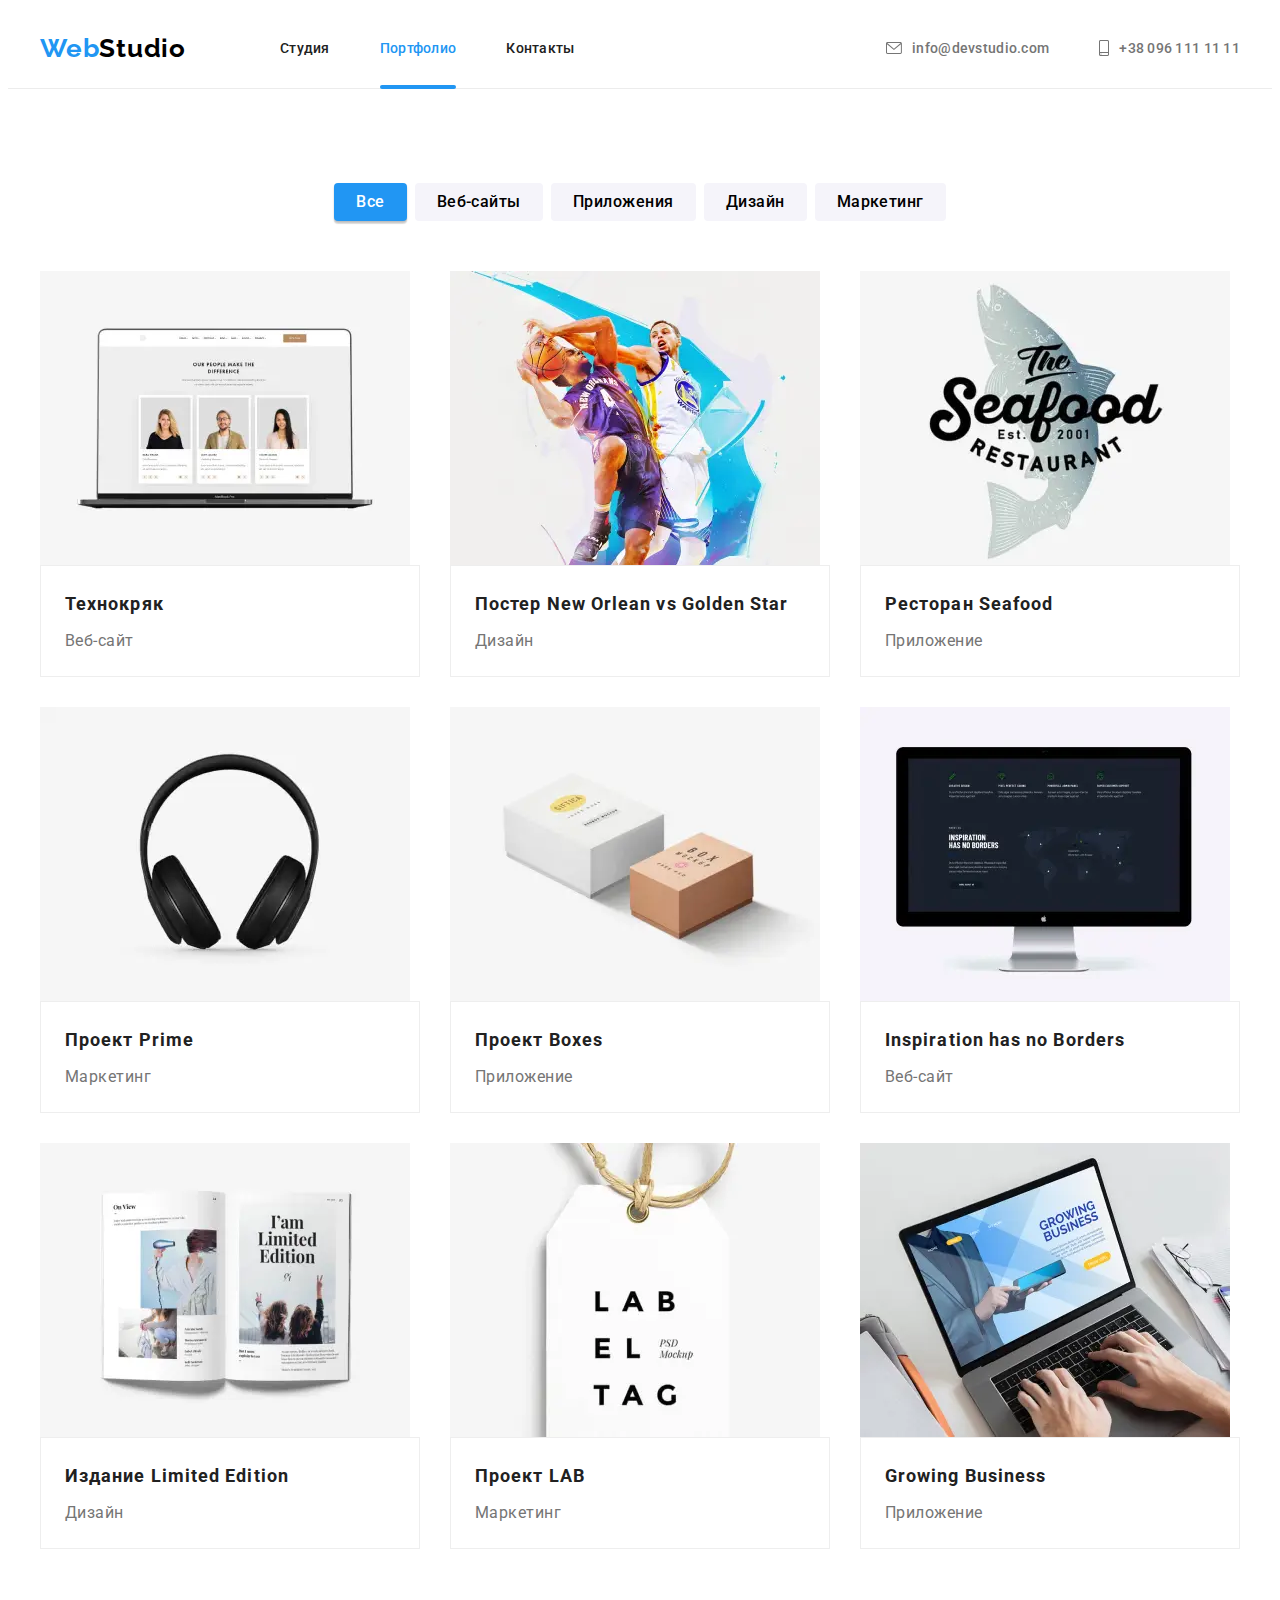
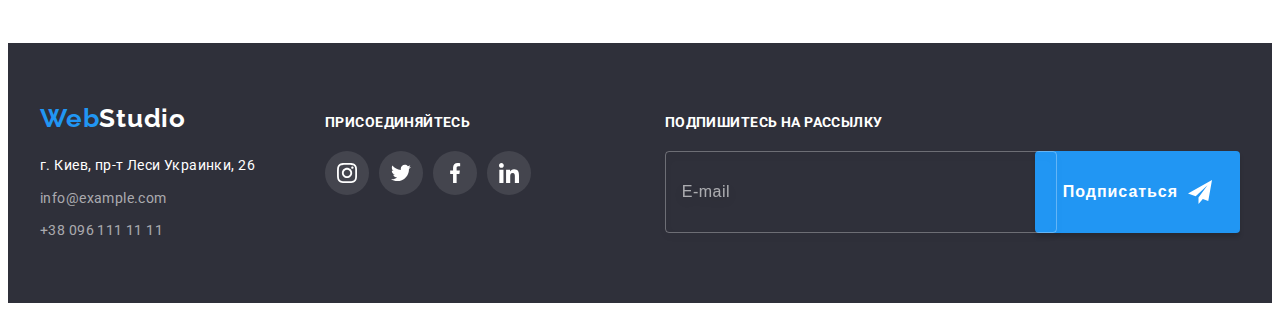
==== commit 9821442b: "Изменение ссылки на картинку Hero, подключение скрипта в Portfolio" ====
--- a/portfolio.html
+++ b/portfolio.html
@@ -28,10 +28,10 @@
                      class="logo__dark">Studio</span></a>
                <ul class="menu list">
                   <li class="menu__item">
-                     <a class="menu__link link menu__link-current" href="./index.html">Студия</a>
+                     <a class="menu__link link" href="./index.html">Студия</a>
                   </li>
                   <li class="menu__item">
-                     <a class="menu__link link" href="./portfolio.html">Портфолио</a>
+                     <a class="menu__link link menu__link-current" href="./portfolio.html">Портфолио</a>
                   </li>
                   <li class="menu__item">
                      <a class="menu__link link" href="">Контакты</a>
@@ -72,10 +72,10 @@
                   <div class="mobile-nav__top">
                      <ul class="top-list list">
                         <li class="top-list__item">
-                           <a href="./index.html" class="top-link top-link__current"> Студия </a>
+                           <a href="./index.html" class="top-link link"> Студия </a>
                         </li>
                         <li class="top-list__item">
-                           <a href="./portfolio.html" class="top-link link"> Портфолио </a>
+                           <a href="./portfolio.html" class="top-link top-link__current"> Портфолио </a>
                         </li>
                         <li class="top-list__item">
                            <a href="" class="top-link link"> Контакты </a>
@@ -89,15 +89,12 @@
                         <li class="mobile-social__item">
                            <a class="mobile-social__link link" href="">Instagram</a>
                         </li>
-                        <li class="mobile-social_line"></li>
                         <li class="mobile-social__item">
                            <a class="mobile-social__link link" href="">Twitter</a>
                         </li>
-                        <li class="mobile-social_line"></li>
                         <li class="mobile-social__item">
                            <a class="mobile-social__link link" href="">Facebook</a>
                         </li>
-                        <li class="mobile-social_line"></li>
                         <li class="mobile-social__item">
                            <a class="mobile-social__link link" href="">LinkedIn</a>
                         </li>
@@ -106,8 +103,6 @@
                </div>
             </div>
          </div>
-      </div>
-
       </div>
    </header>
 
@@ -527,7 +522,7 @@
 
       </div>
    </footer>
-   <!-- <script src="./js/menu.js"></script> -->
+   <script src="./js/menu.js"></script>
 </body>
 
 </html>--- a/css/main.min.css
+++ b/css/main.min.css
@@ -1,3 +1,3 @@
 :root{--main-color: #212121;--accent-color: #2196f3;--small-text-color: #757575;--another-main-color: #ffffff;--main-font: "Roboto", sans-serif;--secondary-font: "Raleway", sans-serif;--transition-color: color 250ms cubic-bezier(0.4, 0, 0.2, 1);--transition-fill: fill 250ms cubic-bezier(0.4, 0, 0.2, 1);--transition-background-color: background-color 250ms
-    cubic-bezier(0.4, 0, 0.2, 1);--transition-border: body 250ms cubic-bezier(0.4, 0, 0.2, 1)}.visually-hidden{position:absolute !important;clip:rect(1px 1px 1px 1px);clip:rect(1px, 1px, 1px, 1px);padding:0 !important;border:0 !important;height:1px !important;width:1px !important;overflow:hidden}h1,h2,h3,h4,h5,h6,p{margin-top:0;margin-bottom:0}ul,ol{margin-top:0;margin-bottom:0;padding-left:0}img{display:block}body{font-family:var(--main-font);background:var(--another-main-color);color:var(--main-color)}.list{list-style:none}.link{text-decoration:none}.container{padding-left:15px;padding-right:15px;width:100%;height:auto;margin:0 auto}@media screen and (min-width: 480px){.container{max-width:480px}}@media screen and (min-width: 768px){.container{max-width:768px}}@media screen and (min-width: 1200px){.container{max-width:1200px}}.section{padding-top:60px;padding-bottom:60px}.section__title{font-weight:700;font-size:28px;line-height:1.17;text-align:center;letter-spacing:0.03em;margin-bottom:30px}@media screen and (min-width: 1200px){.section{padding-top:94px;padding-bottom:94px}.section__title{font-size:36px;margin-bottom:50px}}.logo{font-family:var(--secondary-font);font-weight:700;font-size:24px;line-height:1.17;letter-spacing:0.03em;color:var(--accent-color);display:inline-block}@media screen and (min-width: 1200px){.logo{font-size:26px;line-height:1.19}}.logo__dark{color:#000000}.logo__light{color:var(--another-main-color)}.backdrop{position:fixed;top:0;left:0;width:100vw;height:100vh;z-index:1000;background-color:rgba(0,0,0,0.2);opacity:1;visibility:visible;pointer-events:auto;transition:opacity 250ms cubic-bezier(0.4, 0, 0.2, 1),visibility 250ms cubic-bezier(0.4, 0, 0.2, 1);display:flex}.backdrop.is-hidden{opacity:0;visibility:hidden;pointer-events:none}.backdrop.is-hidden .modal-window{transform:translate(-50%, -50%) scale(0.5);opacity:0}.modal-window{position:absolute;top:50%;left:50%;padding:15px;max-width:450px;background:var(--another-main-color);box-shadow:0px 1px 3px rgba(0,0,0,0.12),0px 1px 1px rgba(0,0,0,0.14),0px 2px 1px rgba(0,0,0,0.2);border-radius:4px;transform:translate(-50%, -50%) scale(1);opacity:1;transition:opacity 250ms cubic-bezier(0.4, 0, 0.2, 1),transform 250ms cubic-bezier(0.4, 0, 0.2, 1)}@media screen and (min-width: 480px){.modal-window{padding:40px;min-width:450px}}@media screen and (min-width: 1200px){.modal-window{min-width:528px}}.modal-window__title{font-weight:700;font-size:20px;line-height:1.17;text-align:center;letter-spacing:0.03em;color:var(--main-color);margin-bottom:12px}@media screen and (min-width: 1200px){.modal-window__title{line-height:1.5}}.modal-close-btn{position:absolute;display:flex;align-items:center;justify-content:center;fill:#000000;cursor:pointer;line-height:0;transition:var(--transition-fill);top:8px;right:8px;width:30px;height:30px;background:var(--another-main-color);border:1px solid rgba(0,0,0,0.1);border-radius:50%}.modal-close-btn:hover,.modal-close-btn:focus{fill:var(--accent-color);outline:none}.close-icon{visibility:inherit;pointer-events:inherit}.modal-form{display:flex;flex-direction:column}.modal-form__submit{font-weight:700;font-size:16px;line-height:1.87;letter-spacing:0.06em;text-align:center;color:var(--another-main-color);background-color:var(--accent-color);box-shadow:0px 4px 4px rgba(0,0,0,0.15);border:none;border-radius:4px;transition:var(--transition-background-color);cursor:pointer;align-self:center;margin-top:30px;display:block;padding:10px 56px}.modal-form__submit:hover,.modal-form__submit:focus{background-color:#188ce8;outline:1px dotted #494747}@media screen and (max-width: 480px){.modal-form__submit{margin-top:10px}}.modal-input-label{font-size:12px;line-height:1.17;letter-spacing:0.01em;color:var(--small-text-color);margin-bottom:10px}.modal-input-wrapper{position:relative;display:block;margin-top:4px}.modal-input{width:100%;height:40px;border:1px solid rgba(33,33,33,0.2);box-sizing:border-box;border-radius:4px;padding-left:42px;padding-right:12px;transition:var(--transition-border)}.modal-input:hover,.modal-input:focus{outline:none;border:1px solid var(--accent-color);border-radius:4px}.input-icon-wrap{width:18px;height:18px;display:flex;align-items:center;justify-content:center;position:absolute;top:50%;left:12px;fill:var(--main-color);transform:translateY(-50%);transition:var(--transition-fill)}.modal-input:hover ~ .input-icon-wrap,.modal-input:focus ~ .input-icon-wrap{fill:var(--accent-color)}.modal-textarea-label{font-size:12px;line-height:1.17;letter-spacing:0.01em;color:var(--small-text-color);margin-bottom:20px}@media screen and (max-width: 480px){.modal-textarea-label{margin-bottom:10px}}.modal-user-coment{width:100%;resize:none;height:120px;border:1px solid rgba(33,33,33,0.2);border-radius:4px;padding:12px 16px;margin-top:4px;transition:var(--transition-border)}.modal-user-coment:hover,.modal-user-coment:focus{outline:none;border:1px solid var(--accent-color);border-radius:4px}.modal-user-coment::placeholder{font-size:14px;line-height:1.14;letter-spacing:0.01em;color:rgba(117,117,117,0.5)}.modal-check-wrap{position:relative}.modal-checkbox{position:absolute;bottom:0;left:8px;clip:rect(1px 1px 1px 1px);clip:rect(1px, 1px, 1px, 1px);padding:0 !important;border:0 !important;height:1px !important;width:1px !important;overflow:hidden}.modal-checkbox-lable{position:relative;display:flex;flex-wrap:wrap;align-items:center;font-size:12px;line-height:1.17;letter-spacing:0.03em;color:var(--small-text-color)}@media screen and (min-width: 1200px){.modal-checkbox-lable{font-size:14px;line-height:1.71}}.modal-checkbox-lable::before{content:'';display:block;cursor:pointer;margin-right:7px}.modal-checkbox+.modal-checkbox-lable::before{background-image:url("../img/icon-agree-uncheck.svg");background-repeat:no-repeat;background-size:cover;width:16px;height:15px}.modal-checkbox:checked+.modal-checkbox-lable::before{background-image:url("../img/icon-agree-check.svg")}.modal-checkbox:focus+.modal-checkbox-lable::before{background-image:url("../img/icon-agree-uncheck.svg");outline:1px dotted #494747}.modal-checkbox:checked:focus+.modal-checkbox-lable::before{background-image:url("../img/icon-agree-check.svg");outline:1px dotted #494747}.policy-link{color:var(--accent-color)}.policy-link:focus,.policy-link:hover{outline:1px dotted #494747}.social-list{display:flex;justify-content:center}.social-item{width:44px;height:44px}.social-item:not(:last-child){margin-right:10px}.social-icon{width:20px;height:20px}.big-screen-header{display:none}@media screen and (min-width: 768px){.big-screen-header{display:flex;height:80px;border-bottom:1px solid #ececec}}.header__container{display:flex;align-items:center}.header__nav{display:flex;align-items:center;margin-right:auto}.header__logo{font-family:var(--secondary-font);font-weight:700;font-size:24px;line-height:1.17;letter-spacing:0.03em;color:var(--accent-color);display:inline-block;margin-right:88px}@media screen and (min-width: 1200px){.header__logo{font-size:26px;line-height:1.19}}@media screen and (min-width: 1200px){.header__logo{margin-right:94px}}.menu{display:flex;align-items:center}.menu__item:not(:last-child){margin-right:50px}.menu__link{font-weight:500;font-size:14px;line-height:1.17;letter-spacing:0.02em;color:var(--main-color);display:block;position:relative;transition:var(--transition-color)}.menu__link:hover,.menu__link:focus{color:var(--accent-color)}.menu__link-current{color:var(--accent-color)}.menu__link-current::after{content:'';display:block;width:100%;height:4px;left:0;bottom:-35px;border-radius:2px;background-color:var(--accent-color);position:absolute}.header__contacts{display:flex;flex-direction:column}@media screen and (min-width: 1200px){.header__contacts{flex-direction:row;align-items:center}}.header__mail{margin-bottom:10px}@media screen and (min-width: 1200px){.header__mail{margin-right:50px;margin-bottom:0}}.contact-link{display:flex;align-items:center;font-weight:500;font-size:12px;line-height:1.17;letter-spacing:0.02em;color:var(--small-text-color);fill:var(--small-text-color);transition:var(--transition-color),var(--transition-fill)}@media screen and (min-width: 1200px){.contact-link{font-size:14px}}.contact-link:hover,.contact-link:focus{color:var(--accent-color);fill:var(--accent-color);outline:none}.header__icon{margin-right:10px}.mobile-header{height:60px;width:auto;display:flex;align-items:center;justify-content:space-between;border-bottom:1px solid #ececec;position:relative}@media screen and (min-width: 768px){.mobile-header{display:none}}.mobile-menu{position:absolute;opacity:0;visibility:hidden;pointer-events:none;transform:translateX(100%)}.mobile-menu.is-open{position:fixed;top:0;left:0;width:100vw;height:100vh;background-color:#ffffff;z-index:1001;opacity:1;visibility:visible;pointer-events:auto;transform:translateX(0);box-shadow:0px 4px 8px rgba(0,0,0,0.04),0px 2px 4px rgba(0,0,0,0.08),0px 1px 3px rgba(0,0,0,0.16);transition:transform 250ms cubic-bezier(0.4, 0, 0.2, 1)}.mobile-nav__container{height:100vh;padding:48px 25px;display:flex;flex-direction:column}.mobile-nav{position:relative}.mobile-nav__btn{position:absolute;display:flex;align-items:center;justify-content:center;fill:#000000;cursor:pointer;line-height:0;transition:var(--transition-fill);right:15px;top:10px;width:40px;height:40px;background-color:transparent;border:none}.mobile-nav__btn:hover,.mobile-nav__btn:focus{fill:var(--accent-color);outline:none}.top-list__item:not(:last-child){margin-bottom:32px}.top-link{font-weight:500;font-size:40px;line-height:1.18;letter-spacing:0.02em;color:var(--main-color)}.top-link__current{color:var(--accent-color);text-decoration:none}.top-link:hover,.top-link:focus{text-decoration:underline;color:var(--accent-color)}.mobile-nav__bottom{margin-top:auto}.mobile-nav__tel{display:block;font-weight:500;font-size:34px;line-height:1.17;letter-spacing:0.02em;color:var(--accent-color);margin-bottom:32px}.mobile-nav__mail{display:block;font-weight:500;font-size:24px;line-height:1.17;letter-spacing:0.02em;color:var(--main-color);margin-bottom:64px}.mobile-social{display:flex;align-items:center}.mobile-social__link{display:block;font-weight:500;font-size:18px;line-height:1.22;letter-spacing:0.02em;color:var(--accent-color)}.mobile-social__item:not(:first-child){margin-left:20px}.mobile-social__item:not(:first-child)::before{content:'';display:block;height:0;width:22px;border:1px solid rgba(33,33,33,0.2);transform-origin:left;transform:rotate(90deg);margin-left:-10px}.hero{max-width:100vw;padding-top:118px;padding-bottom:118px;background-image:linear-gradient(rgba(47,48,58,0.4), rgba(47,48,58,0.4)),url(../../img/hero/hero-mob.jpg);background-color:#c4c4c4;background-repeat:no-repeat;background-size:cover;margin:0 auto}@media screen and (min-device-pixel-ratio: 2), screen and (min-resolution: 192dpi), screen and (min-resolution: 2dppx){.hero{background-image:url(../../img/hero/hero-mob@2x.jpg)}}@media screen and (min-width: 768px){.hero{background-image:linear-gradient(rgba(47,48,58,0.4), rgba(47,48,58,0.4)),url(../../img/hero/hero-tablet.jpg)}}@media screen and (min-width: 768px) and (min-device-pixel-ratio: 2), screen and (min-width: 768px) and (min-resolution: 192dpi), screen and (min-width: 768px) and (min-resolution: 2dppx){.hero{background-image:url(../../img/hero/hero-tablet@2x.jpg)}}@media screen and (min-width: 1200px){.hero{padding-top:200px;padding-bottom:200px;background-image:linear-gradient(rgba(47,48,58,0.4), rgba(47,48,58,0.4)),url(../../img/hero/hero_desk.jpg)}}@media screen and (min-width: 1200px) and (min-device-pixel-ratio: 2), screen and (min-width: 1200px) and (min-resolution: 192dpi), screen and (min-width: 1200px) and (min-resolution: 2dppx){.hero{background-image:url(../../img/hero/hero_desk@2x.jpg)}}.hero__title{font-weight:900;font-size:26px;line-height:1.62;letter-spacing:0.06em;text-transform:uppercase;text-align:center;color:var(--another-main-color);max-width:360px;margin:0 auto 30px}@media screen and (min-width: 1200px){.hero__title{font-size:44px;line-height:1.36;max-width:696px}}.modal-open-btn{font-weight:700;font-size:16px;line-height:1.87;letter-spacing:0.06em;text-align:center;color:var(--another-main-color);background-color:var(--accent-color);box-shadow:0px 4px 4px rgba(0,0,0,0.15);border:none;border-radius:4px;transition:var(--transition-background-color);cursor:pointer;display:block;margin:0 auto;padding:10px 32px}.modal-open-btn:hover,.modal-open-btn:focus{background-color:#188ce8;outline:1px dotted #494747}.feature-icon{width:70px;height:70px;background-color:#f5f4fa}.feature-icon-wrap{display:flex;justify-content:center;align-items:center;height:120px;background-color:#f5f4fa;border-radius:4px;margin-bottom:30px}.features-item__title{font-weight:700;font-size:14px;line-height:1.14;letter-spacing:0.03em;text-transform:uppercase;text-align:center;margin-bottom:10px}.features-item__desc{font-size:14px;line-height:1.71;letter-spacing:0.03em;color:var(--small-text-color)}@media screen and (max-width: 767px){.features-item:not(:last-child){margin-bottom:30px}}@media screen and (min-width: 768px){.features__list{display:flex;justify-content:space-between;flex-wrap:wrap}.features-item__title{text-align:start}}@media screen and (min-width: 768px) and (max-width: 1199px){.features-item{width:calc((100% - 30px) / 2)}.features-item:not(:nth-last-child(-n+2)){margin-bottom:30px}}@media screen and (min-width: 1200px){.features-item{width:calc((100% - 60px) / 4)}.features-item:not(:nth-last-child(-n+4)){margin-bottom:30px}}.activity{display:none}@media screen and (min-width: 1200px){.activity{display:block;padding-top:0}.activity-list{display:flex;justify-content:space-between}.activity-item{width:370px;height:294px;position:relative}.activity-item>.activity-pic-lable{position:absolute;bottom:0;width:100%;padding:27px 0;background-color:rgba(47,48,58,0.8);font-weight:700;font-size:14px;line-height:1.14;text-align:center;letter-spacing:0.03em;text-transform:uppercase;color:var(--another-main-color)}.activity-pic{max-width:100%;height:auto}}.team-cards{background:#f5f4fa}.team-cards__list{display:flex;margin-top:-30px;flex-wrap:wrap}@media screen and (min-width: 768px){.team-cards__list{margin-left:-30px}}.team-cards__item{background:var(--another-main-color);box-shadow:0px 1px 3px rgba(0,0,0,0.12),0px 1px 1px rgba(0,0,0,0.14),0px 2px 1px rgba(0,0,0,0.2);border-radius:0px 0px 4px 4px;margin-top:30px}@media screen and (min-width: 768px){.team-cards__item{margin-left:30px;flex-basis:calc((100% - 60px) / 2)}}@media screen and (min-width: 1200px){.team-cards__item{flex-basis:calc((100% - 120px) / 4)}}.team-cards__text{text-align:center;font-size:16px;line-height:1.18;letter-spacing:0.03em;padding-top:30px;padding-bottom:24px}@media screen and (min-width: 1200px){.team-cards__text{padding-bottom:30px}}.team-cards__name{font-weight:500;margin-bottom:10px}.team-cards__profession{color:var(--small-text-color);margin-bottom:16px}.team-cards__img{max-width:100%;height:auto}.team-social-link{display:flex;width:100%;height:100%;border-radius:50%;justify-content:center;align-items:center;background-color:#ffffff;fill:#afb1b8;transition:var(--transition-background-color),var(--transition-fill)}.team-social-link:hover,.team-social-link:focus{background-color:var(--accent-color);fill:var(--another-main-color);outline:none}.clients{background-color:var(--another-main-color)}.clients__list{display:flex;flex-wrap:wrap;margin-left:-30px;margin-top:-30px}.client-item{height:92px;margin-left:30px;margin-top:30px;flex-basis:calc((100% - 60px) / 2)}@media screen and (min-width: 768px){.client-item{flex-basis:calc((100% - 90px) / 3)}}@media screen and (min-width: 1200px){.client-item{flex-basis:calc((100% - 180px) / 6)}}.client-link{display:flex;justify-content:center;align-items:center;width:100%;height:100%;border:1px solid #afb1b8;border-radius:4px;background-color:transparent;fill:#afb1b8;transition:var(--transition-fill),border 250ms cubic-bezier(0.4, 0, 0.2, 1) 0ms}.client-link:focus,.client-link:hover{fill:var(--accent-color);border:1px solid var(--accent-color);outline:none}.footer{background:#2f303a;text-align:center}@media screen and (min-width: 1200px){.footer{text-align:start;padding-top:60px;padding-bottom:60px}}.footer__first-unite{margin-bottom:60px}@media screen and (min-width: 768px){.footer__first-unite{display:flex}}@media screen and (min-width: 768px) and (max-width: 1199px){.footer__first-unite{justify-content:space-between;padding-left:60px;padding-right:74px}}@media screen and (min-width: 1200px){.footer__first-unite{margin-bottom:0}}@media screen and (min-width: 1200px){.footer__desktop-wrap{display:flex}}.footer__logo{font-family:var(--secondary-font);font-weight:700;font-size:24px;line-height:1.17;letter-spacing:0.03em;color:var(--accent-color);display:inline-block;margin-bottom:20px}@media screen and (min-width: 1200px){.footer__logo{font-size:26px;line-height:1.19}}.footer__contacts{margin-bottom:60px}@media screen and (min-width: 768px){.footer__contacts{margin-bottom:0}}.footer__subtitle{font-weight:700;font-size:14px;line-height:1.14;letter-spacing:0.03em;text-transform:uppercase;text-align:center;color:var(--another-main-color);margin-bottom:20px}@media screen and (min-width: 1200px){.footer__subtitle{text-align:start}}.address{font-style:inherit}.address__list-item:not(:last-child){margin-bottom:8px}@media screen and (min-width: 1200px){.address__list-item:not(:last-child){margin-bottom:9px}}.address__location{font-size:14px;line-height:1.71;letter-spacing:0.03em;color:var(--another-main-color);transition:var(--transition-color)}.address__location:hover,.address__location:focus{color:var(--accent-color)}.info-link{font-size:14px;line-height:1.71;letter-spacing:0.03em;color:rgba(255,255,255,0.6);transition:var(--transition-color)}.info-link:hover,.info-link:focus{color:var(--accent-color)}@media screen and (min-width: 1200px){.footer__links{padding-top:12px;margin-left:70px}}.footer__social-link{display:flex;width:100%;height:100%;border-radius:50%;justify-content:center;align-items:center;background-color:rgba(255,255,255,0.1);fill:var(--another-main-color);transition:var(--transition-background-color)}.footer__social-link:hover,.footer__social-link:focus{background-color:var(--accent-color);outline:none}@media screen and (min-width: 1200px){.footer__form{margin-left:auto;padding-top:12px}}@media screen and (min-width: 1200px){.footer__form-wrap{display:flex}}.footer__mailing-label{display:block;max-width:450px;margin:0 auto 20px}@media screen and (min-width: 1200px){.footer__mailing-label{width:358px;margin-right:12px;margin-bottom:0}}.footer__form-field{width:100%;height:50px;background-color:transparent;border:1px solid rgba(255,255,255,0.3);filter:drop-shadow(0px 4px 4px rgba(0,0,0,0.15));border-radius:4px;padding:15px 16px;font-size:16px;line-height:1.25;display:flex;align-items:center;letter-spacing:0.03em;color:var(--another-main-color);transition:var(--transition-border)}.footer__form-field:hover,.footer__form-field:focus{border-color:var(--accent-color);outline:none}.footer__form-field:focus:not(:placeholder-shown):valid{border-color:var(--accent-color);outline:none}.footer__form-field:focus:not(:placeholder-shown):invalid{border-color:red;outline:none}.footer__form-field::placeholder{color:rgba(255,255,255,0.6)}.footer__btn{font-weight:700;font-size:16px;line-height:1.87;letter-spacing:0.06em;text-align:center;color:var(--another-main-color);background-color:var(--accent-color);box-shadow:0px 4px 4px rgba(0,0,0,0.15);border:none;border-radius:4px;transition:var(--transition-background-color);cursor:pointer;display:flex;align-items:center;padding:10px 28px;margin:0 auto;fill:var(--another-main-color)}.footer__btn:hover,.footer__btn:focus{background-color:#188ce8;outline:1px dotted #494747}.footer__btn-text{margin-right:10px}.footer__btn-icon{width:24px;height:24px}.filter{display:flex;flex-wrap:wrap;margin-top:-15px;margin-left:-8px;padding-bottom:40px}@media screen and (min-width: 768px) and (max-width: 1199px){.filter{justify-content:center;padding-bottom:30px}}@media screen and (min-width: 1200px){.filter{justify-content:center;padding-bottom:50px}}.filter__link{margin-top:15px;margin-left:8px}.filter__btn{font-family:inherit;font-weight:500;font-size:16px;line-height:1.62;text-align:center;letter-spacing:0.03em;background-color:#f5f4fa;border-radius:4px;cursor:pointer;border:none;padding:6px 22px;transition:var(--transition-color),var(--transition-background-color),box-shadow 250ms cubic-bezier(0.4, 0, 0.2, 1) 0ms}.filter__btn--current,.filter__btn:hover,.filter__btn:focus{color:var(--another-main-color);background-color:var(--accent-color);box-shadow:0px 3px 1px rgba(0,0,0,0.1),0px 1px 2px rgba(0,0,0,0.08),0px 2px 2px rgba(0,0,0,0.12)}.product-card-list{display:flex;flex-wrap:wrap;margin-top:-30px}@media screen and (min-width: 768px){.product-card-list{margin-left:-30px}}.product-card{width:100%;display:flex;flex-direction:column;margin-top:30px;transition:box-shadow 250ms cubic-bezier(0.4, 0, 0.2, 1) 0ms}@media screen and (min-width: 768px){.product-card{margin-left:30px;flex-basis:calc((100% - 60px) / 2)}}@media screen and (min-width: 1200px){.product-card{flex-basis:calc((100% - 90px) / 3)}}.product-card:hover{box-shadow:0px 1px 1px rgba(0,0,0,0.12),0px 4px 4px rgba(0,0,0,0.06),1px 4px 6px rgba(0,0,0,0.16)}.product-card__link{display:flex;flex-direction:column}.product-card__wrapper{position:relative;overflow:hidden}.product-card__img{display:block;width:450px;height:auto}@media screen and (min-width: 768px){.product-card__img{width:354px}}@media screen and (min-width: 1200px){.product-card__img{width:370px}}.product-card__text{flex-grow:1;padding:20px 24px;border:1px solid #eeeeee}.product-card__name{font-weight:700;font-size:18px;line-height:2;letter-spacing:0.06em;padding-bottom:4px}.product-card__type{font-size:16px;line-height:1.87;letter-spacing:0.03em;color:var(--small-text-color)}.product-card-overlay{padding:63px 24px;font-size:18px;line-height:1.56;letter-spacing:0.03em;color:var(--another-main-color);background-color:rgba(33,150,243,0.9);position:absolute;top:0;left:0;width:100%;height:100%;overflow:auto;transform:translateY(101%);transition:transform 250ms cubic-bezier(0.4, 0, 0.2, 1)}.product-card__link:hover .product-card-overlay,.product-card__link:focus .product-card-overlay{transform:translateY(0)}
+    cubic-bezier(0.4, 0, 0.2, 1);--transition-border: body 250ms cubic-bezier(0.4, 0, 0.2, 1)}.visually-hidden{position:absolute !important;clip:rect(1px 1px 1px 1px);clip:rect(1px, 1px, 1px, 1px);padding:0 !important;border:0 !important;height:1px !important;width:1px !important;overflow:hidden}h1,h2,h3,h4,h5,h6,p{margin-top:0;margin-bottom:0}ul,ol{margin-top:0;margin-bottom:0;padding-left:0}img{display:block}body{font-family:var(--main-font);background:var(--another-main-color);color:var(--main-color)}.list{list-style:none}.link{text-decoration:none}.container{padding-left:15px;padding-right:15px;width:100%;height:auto;margin:0 auto}@media screen and (min-width: 480px){.container{max-width:480px}}@media screen and (min-width: 768px){.container{max-width:768px}}@media screen and (min-width: 1200px){.container{max-width:1200px}}.section{padding-top:60px;padding-bottom:60px}.section__title{font-weight:700;font-size:28px;line-height:1.17;text-align:center;letter-spacing:0.03em;margin-bottom:30px}@media screen and (min-width: 1200px){.section{padding-top:94px;padding-bottom:94px}.section__title{font-size:36px;margin-bottom:50px}}.logo{font-family:var(--secondary-font);font-weight:700;font-size:24px;line-height:1.17;letter-spacing:0.03em;color:var(--accent-color);display:inline-block}@media screen and (min-width: 1200px){.logo{font-size:26px;line-height:1.19}}.logo__dark{color:#000000}.logo__light{color:var(--another-main-color)}.backdrop{position:fixed;top:0;left:0;width:100vw;height:100vh;z-index:1000;background-color:rgba(0,0,0,0.2);opacity:1;visibility:visible;pointer-events:auto;transition:opacity 250ms cubic-bezier(0.4, 0, 0.2, 1),visibility 250ms cubic-bezier(0.4, 0, 0.2, 1);display:flex}.backdrop.is-hidden{opacity:0;visibility:hidden;pointer-events:none}.backdrop.is-hidden .modal-window{transform:translate(-50%, -50%) scale(0.5);opacity:0}.modal-window{position:absolute;top:50%;left:50%;padding:15px;max-width:450px;background:var(--another-main-color);box-shadow:0px 1px 3px rgba(0,0,0,0.12),0px 1px 1px rgba(0,0,0,0.14),0px 2px 1px rgba(0,0,0,0.2);border-radius:4px;transform:translate(-50%, -50%) scale(1);opacity:1;transition:opacity 250ms cubic-bezier(0.4, 0, 0.2, 1),transform 250ms cubic-bezier(0.4, 0, 0.2, 1)}@media screen and (min-width: 480px){.modal-window{padding:40px;min-width:450px}}@media screen and (min-width: 1200px){.modal-window{min-width:528px}}.modal-window__title{font-weight:700;font-size:20px;line-height:1.17;text-align:center;letter-spacing:0.03em;color:var(--main-color);margin-bottom:12px}@media screen and (min-width: 1200px){.modal-window__title{line-height:1.5}}.modal-close-btn{position:absolute;display:flex;align-items:center;justify-content:center;fill:#000000;cursor:pointer;line-height:0;transition:var(--transition-fill);top:8px;right:8px;width:30px;height:30px;background:var(--another-main-color);border:1px solid rgba(0,0,0,0.1);border-radius:50%}.modal-close-btn:hover,.modal-close-btn:focus{fill:var(--accent-color);outline:none}.close-icon{visibility:inherit;pointer-events:inherit}.modal-form{display:flex;flex-direction:column}.modal-form__submit{font-weight:700;font-size:16px;line-height:1.87;letter-spacing:0.06em;text-align:center;color:var(--another-main-color);background-color:var(--accent-color);box-shadow:0px 4px 4px rgba(0,0,0,0.15);border:none;border-radius:4px;transition:var(--transition-background-color);cursor:pointer;align-self:center;margin-top:30px;display:block;padding:10px 56px}.modal-form__submit:hover,.modal-form__submit:focus{background-color:#188ce8;outline:1px dotted #494747}@media screen and (max-width: 480px){.modal-form__submit{margin-top:10px}}.modal-input-label{font-size:12px;line-height:1.17;letter-spacing:0.01em;color:var(--small-text-color);margin-bottom:10px}.modal-input-wrapper{position:relative;display:block;margin-top:4px}.modal-input{width:100%;height:40px;border:1px solid rgba(33,33,33,0.2);box-sizing:border-box;border-radius:4px;padding-left:42px;padding-right:12px;transition:var(--transition-border)}.modal-input:hover,.modal-input:focus{outline:none;border:1px solid var(--accent-color);border-radius:4px}.input-icon-wrap{width:18px;height:18px;display:flex;align-items:center;justify-content:center;position:absolute;top:50%;left:12px;fill:var(--main-color);transform:translateY(-50%);transition:var(--transition-fill)}.modal-input:hover ~ .input-icon-wrap,.modal-input:focus ~ .input-icon-wrap{fill:var(--accent-color)}.modal-textarea-label{font-size:12px;line-height:1.17;letter-spacing:0.01em;color:var(--small-text-color);margin-bottom:20px}@media screen and (max-width: 480px){.modal-textarea-label{margin-bottom:10px}}.modal-user-coment{width:100%;resize:none;height:120px;border:1px solid rgba(33,33,33,0.2);border-radius:4px;padding:12px 16px;margin-top:4px;transition:var(--transition-border)}.modal-user-coment:hover,.modal-user-coment:focus{outline:none;border:1px solid var(--accent-color);border-radius:4px}.modal-user-coment::placeholder{font-size:14px;line-height:1.14;letter-spacing:0.01em;color:rgba(117,117,117,0.5)}.modal-check-wrap{position:relative}.modal-checkbox{position:absolute;bottom:0;left:8px;clip:rect(1px 1px 1px 1px);clip:rect(1px, 1px, 1px, 1px);padding:0 !important;border:0 !important;height:1px !important;width:1px !important;overflow:hidden}.modal-checkbox-lable{position:relative;display:flex;flex-wrap:wrap;align-items:center;font-size:12px;line-height:1.17;letter-spacing:0.03em;color:var(--small-text-color)}@media screen and (min-width: 1200px){.modal-checkbox-lable{font-size:14px;line-height:1.71}}.modal-checkbox-lable::before{content:'';display:block;cursor:pointer;margin-right:7px}.modal-checkbox+.modal-checkbox-lable::before{background-image:url("../img/icon-agree-uncheck.svg");background-repeat:no-repeat;background-size:cover;width:16px;height:15px}.modal-checkbox:checked+.modal-checkbox-lable::before{background-image:url("../img/icon-agree-check.svg")}.modal-checkbox:focus+.modal-checkbox-lable::before{background-image:url("../img/icon-agree-uncheck.svg");outline:1px dotted #494747}.modal-checkbox:checked:focus+.modal-checkbox-lable::before{background-image:url("../img/icon-agree-check.svg");outline:1px dotted #494747}.policy-link{color:var(--accent-color)}.policy-link:focus,.policy-link:hover{outline:1px dotted #494747}.social-list{display:flex;justify-content:center}.social-item{width:44px;height:44px}.social-item:not(:last-child){margin-right:10px}.social-icon{width:20px;height:20px}.big-screen-header{display:none}@media screen and (min-width: 768px){.big-screen-header{display:flex;height:80px}}.header__container{display:flex;align-items:center}.header__nav{display:flex;align-items:center;margin-right:auto}.header__logo{font-family:var(--secondary-font);font-weight:700;font-size:24px;line-height:1.17;letter-spacing:0.03em;color:var(--accent-color);display:inline-block;margin-right:88px}@media screen and (min-width: 1200px){.header__logo{font-size:26px;line-height:1.19}}@media screen and (min-width: 1200px){.header__logo{margin-right:94px}}.menu{display:flex;align-items:center}.menu__item:not(:last-child){margin-right:50px}.menu__link{font-weight:500;font-size:14px;line-height:1.17;letter-spacing:0.02em;color:var(--main-color);display:block;position:relative;transition:var(--transition-color)}.menu__link:hover,.menu__link:focus{color:var(--accent-color)}.menu__link-current{color:var(--accent-color)}.menu__link-current::after{content:'';display:block;width:100%;height:4px;left:0;bottom:-33px;border-radius:2px;background-color:var(--accent-color);position:absolute}.header__contacts{display:flex;flex-direction:column}@media screen and (min-width: 1200px){.header__contacts{flex-direction:row;align-items:center}}.header__mail{margin-bottom:10px}@media screen and (min-width: 1200px){.header__mail{margin-right:50px;margin-bottom:0}}.contact-link{display:flex;align-items:center;font-weight:500;font-size:12px;line-height:1.17;letter-spacing:0.02em;color:var(--small-text-color);fill:var(--small-text-color);transition:var(--transition-color),var(--transition-fill)}@media screen and (min-width: 1200px){.contact-link{font-size:14px}}.contact-link:hover,.contact-link:focus{color:var(--accent-color);fill:var(--accent-color);outline:none}.header__icon{margin-right:10px}.mobile-header{height:60px;width:auto;display:flex;align-items:center;justify-content:space-between;position:relative}@media screen and (min-width: 768px){.mobile-header{display:none}}.mobile-menu{position:absolute;opacity:0;visibility:hidden;pointer-events:none}.mobile-menu.is-open{position:fixed;top:0;left:0;width:100vw;height:100vh;background-color:#ffffff;z-index:1001;opacity:1;visibility:visible;pointer-events:auto;box-shadow:0px 4px 8px rgba(0,0,0,0.04),0px 2px 4px rgba(0,0,0,0.08),0px 1px 3px rgba(0,0,0,0.16);transition:opacity 250ms cubic-bezier(0.4, 0, 0.2, 1)}.mobile-nav__container{height:100vh;padding:48px 25px;display:flex;flex-direction:column}@media screen and (max-width: 445px){.mobile-nav__container{padding:40px 20px}}.mobile-nav{position:relative}.mobile-nav__btn{position:absolute;display:flex;align-items:center;justify-content:center;fill:#000000;cursor:pointer;line-height:0;transition:var(--transition-fill);right:15px;top:10px;width:40px;height:40px;background-color:transparent;border:none}.mobile-nav__btn:hover,.mobile-nav__btn:focus{fill:var(--accent-color);outline:none}.top-list__item:not(:last-child){margin-bottom:32px}.top-link{font-weight:500;font-size:40px;line-height:1.18;letter-spacing:0.02em;color:var(--main-color)}@media screen and (max-width: 445px){.top-link{font-size:28px}}.top-link__current{color:var(--accent-color);text-decoration:none}.top-link:hover,.top-link:focus{text-decoration:underline;color:var(--accent-color)}.mobile-nav__bottom{margin-top:auto}.mobile-nav__tel{display:block;font-weight:500;font-size:34px;line-height:1.17;letter-spacing:0.02em;color:var(--accent-color);margin-bottom:32px}@media screen and (max-width: 445px){.mobile-nav__tel{font-size:20px}}.mobile-nav__mail{display:block;font-weight:500;font-size:24px;line-height:1.17;letter-spacing:0.02em;color:var(--main-color);margin-bottom:64px}@media screen and (max-width: 445px){.mobile-nav__mail{font-size:16px}}.mobile-social{display:flex;align-items:center}@media screen and (max-width: 445px){.mobile-social{flex-direction:column;align-items:flex-start}}.mobile-social__link{display:block;font-weight:500;font-size:18px;line-height:1.22;letter-spacing:0.02em;color:var(--accent-color)}@media screen and (max-width: 445px){.mobile-social__item{margin-left:20px}}@media screen and (max-width: 445px){.mobile-social__item::before{content:'';display:block;height:0;width:22px;border:1px solid rgba(33,33,33,0.2);transform-origin:left;transform:rotate(90deg);margin-left:-10px}}.mobile-social__item:not(:first-child){margin-left:20px}@media screen and (max-width: 445px){.mobile-social__item:not(:first-child){margin-top:10px}}.mobile-social__item:not(:first-child)::before{content:'';display:block;height:0;width:22px;border:1px solid rgba(33,33,33,0.2);transform-origin:left;transform:rotate(90deg);margin-left:-10px}.hero{max-width:100vw;padding-top:118px;padding-bottom:118px;background-image:linear-gradient(rgba(47,48,58,0.4), rgba(47,48,58,0.4)),url(../img/hero/hero-mob.jpg);background-color:#c4c4c4;background-repeat:no-repeat;background-size:cover;margin:0 auto}@media screen and (min-device-pixel-ratio: 2), screen and (min-resolution: 192dpi), screen and (min-resolution: 2dppx){.hero{background-image:url(../img/hero/hero-mob@2x.jpg)}}@media screen and (min-width: 768px){.hero{background-image:linear-gradient(rgba(47,48,58,0.4), rgba(47,48,58,0.4)),url(../img/hero/hero-tablet.jpg)}}@media screen and (min-width: 768px) and (min-device-pixel-ratio: 2), screen and (min-width: 768px) and (min-resolution: 192dpi), screen and (min-width: 768px) and (min-resolution: 2dppx){.hero{background-image:url(../img/hero/hero-tablet@2x.jpg)}}@media screen and (min-width: 1200px){.hero{padding-top:200px;padding-bottom:200px;background-image:linear-gradient(rgba(47,48,58,0.4), rgba(47,48,58,0.4)),url(../img/hero/hero_desk.jpg)}}@media screen and (min-width: 1200px) and (min-device-pixel-ratio: 2), screen and (min-width: 1200px) and (min-resolution: 192dpi), screen and (min-width: 1200px) and (min-resolution: 2dppx){.hero{background-image:url(../img/hero/hero_desk@2x.jpg)}}.hero__title{font-weight:900;font-size:26px;line-height:1.62;letter-spacing:0.06em;text-transform:uppercase;text-align:center;color:var(--another-main-color);max-width:360px;margin:0 auto 30px}@media screen and (min-width: 1200px){.hero__title{font-size:44px;line-height:1.36;max-width:696px}}.modal-open-btn{font-weight:700;font-size:16px;line-height:1.87;letter-spacing:0.06em;text-align:center;color:var(--another-main-color);background-color:var(--accent-color);box-shadow:0px 4px 4px rgba(0,0,0,0.15);border:none;border-radius:4px;transition:var(--transition-background-color);cursor:pointer;display:block;margin:0 auto;padding:10px 32px}.modal-open-btn:hover,.modal-open-btn:focus{background-color:#188ce8;outline:1px dotted #494747}.feature-icon{width:70px;height:70px;background-color:#f5f4fa}.feature-icon-wrap{display:flex;justify-content:center;align-items:center;height:120px;background-color:#f5f4fa;border-radius:4px;margin-bottom:30px}.features-item__title{font-weight:700;font-size:14px;line-height:1.14;letter-spacing:0.03em;text-transform:uppercase;text-align:center;margin-bottom:10px}.features-item__desc{font-size:14px;line-height:1.71;letter-spacing:0.03em;color:var(--small-text-color)}@media screen and (max-width: 767px){.features-item:not(:last-child){margin-bottom:30px}}@media screen and (min-width: 768px){.features__list{display:flex;justify-content:space-between;flex-wrap:wrap}.features-item__title{text-align:start}}@media screen and (min-width: 768px) and (max-width: 1199px){.features-item{width:calc((100% - 30px) / 2)}.features-item:not(:nth-last-child(-n+2)){margin-bottom:30px}}@media screen and (min-width: 1200px){.features-item{width:calc((100% - 60px) / 4)}.features-item:not(:nth-last-child(-n+4)){margin-bottom:30px}}.activity{display:none}@media screen and (min-width: 1200px){.activity{display:block;padding-top:0}.activity-list{display:flex;justify-content:space-between}.activity-item{width:370px;height:294px;position:relative}.activity-item>.activity-pic-lable{position:absolute;bottom:0;width:100%;padding:27px 0;background-color:rgba(47,48,58,0.8);font-weight:700;font-size:14px;line-height:1.14;text-align:center;letter-spacing:0.03em;text-transform:uppercase;color:var(--another-main-color)}.activity-pic{max-width:100%;height:auto}}.team-cards{background:#f5f4fa}.team-cards__list{display:flex;margin-top:-30px;flex-wrap:wrap}@media screen and (min-width: 768px){.team-cards__list{margin-left:-30px}}.team-cards__item{background:var(--another-main-color);box-shadow:0px 1px 3px rgba(0,0,0,0.12),0px 1px 1px rgba(0,0,0,0.14),0px 2px 1px rgba(0,0,0,0.2);border-radius:0px 0px 4px 4px;margin-top:30px}@media screen and (min-width: 768px){.team-cards__item{margin-left:30px;flex-basis:calc((100% - 60px) / 2)}}@media screen and (min-width: 1200px){.team-cards__item{flex-basis:calc((100% - 120px) / 4)}}.team-cards__text{text-align:center;font-size:16px;line-height:1.18;letter-spacing:0.03em;padding-top:30px;padding-bottom:24px}@media screen and (min-width: 1200px){.team-cards__text{padding-bottom:30px}}.team-cards__name{font-weight:500;margin-bottom:10px}.team-cards__profession{color:var(--small-text-color);margin-bottom:16px}.team-cards__img{max-width:100%;height:auto}.team-social-link{display:flex;width:100%;height:100%;border-radius:50%;justify-content:center;align-items:center;background-color:#ffffff;fill:#afb1b8;transition:var(--transition-background-color),var(--transition-fill)}.team-social-link:hover,.team-social-link:focus{background-color:var(--accent-color);fill:var(--another-main-color);outline:none}.clients{background-color:var(--another-main-color)}.clients__list{display:flex;flex-wrap:wrap;margin-left:-30px;margin-top:-30px}.client-item{height:92px;margin-left:30px;margin-top:30px;flex-basis:calc((100% - 60px) / 2)}@media screen and (min-width: 768px){.client-item{flex-basis:calc((100% - 90px) / 3)}}@media screen and (min-width: 1200px){.client-item{flex-basis:calc((100% - 180px) / 6)}}.client-link{display:flex;justify-content:center;align-items:center;width:100%;height:100%;border:1px solid #afb1b8;border-radius:4px;background-color:transparent;fill:#afb1b8;transition:var(--transition-fill),border 250ms cubic-bezier(0.4, 0, 0.2, 1) 0ms}.client-link:focus,.client-link:hover{fill:var(--accent-color);border:1px solid var(--accent-color);outline:none}.footer{background:#2f303a;text-align:center}@media screen and (min-width: 1200px){.footer{text-align:start;padding-top:60px;padding-bottom:60px}}.footer__first-unite{margin-bottom:60px}@media screen and (min-width: 768px){.footer__first-unite{display:flex}}@media screen and (min-width: 768px) and (max-width: 1199px){.footer__first-unite{justify-content:space-between;padding-left:60px;padding-right:74px}}@media screen and (min-width: 1200px){.footer__first-unite{margin-bottom:0}}@media screen and (min-width: 1200px){.footer__desktop-wrap{display:flex}}.footer__logo{font-family:var(--secondary-font);font-weight:700;font-size:24px;line-height:1.17;letter-spacing:0.03em;color:var(--accent-color);display:inline-block;margin-bottom:20px}@media screen and (min-width: 1200px){.footer__logo{font-size:26px;line-height:1.19}}.footer__contacts{margin-bottom:60px}@media screen and (min-width: 768px){.footer__contacts{margin-bottom:0}}.footer__subtitle{font-weight:700;font-size:14px;line-height:1.14;letter-spacing:0.03em;text-transform:uppercase;text-align:center;color:var(--another-main-color);margin-bottom:20px}@media screen and (min-width: 1200px){.footer__subtitle{text-align:start}}.address{font-style:inherit}.address__list-item:not(:last-child){margin-bottom:8px}@media screen and (min-width: 1200px){.address__list-item:not(:last-child){margin-bottom:9px}}.address__location{font-size:14px;line-height:1.71;letter-spacing:0.03em;color:var(--another-main-color);transition:var(--transition-color)}.address__location:hover,.address__location:focus{color:var(--accent-color)}.info-link{font-size:14px;line-height:1.71;letter-spacing:0.03em;color:rgba(255,255,255,0.6);transition:var(--transition-color)}.info-link:hover,.info-link:focus{color:var(--accent-color)}@media screen and (min-width: 1200px){.footer__links{padding-top:12px;margin-left:70px}}.footer__social-link{display:flex;width:100%;height:100%;border-radius:50%;justify-content:center;align-items:center;background-color:rgba(255,255,255,0.1);fill:var(--another-main-color);transition:var(--transition-background-color)}.footer__social-link:hover,.footer__social-link:focus{background-color:var(--accent-color);outline:none}@media screen and (min-width: 1200px){.footer__form{margin-left:auto;padding-top:12px}}@media screen and (min-width: 1200px){.footer__form-wrap{display:flex}}.footer__mailing-label{display:block;max-width:450px;margin:0 auto 20px}@media screen and (min-width: 1200px){.footer__mailing-label{width:358px;margin-right:12px;margin-bottom:0}}.footer__form-field{width:100%;height:50px;background-color:transparent;border:1px solid rgba(255,255,255,0.3);filter:drop-shadow(0px 4px 4px rgba(0,0,0,0.15));border-radius:4px;padding:15px 16px;font-size:16px;line-height:1.25;display:flex;align-items:center;letter-spacing:0.03em;color:var(--another-main-color);transition:var(--transition-border)}.footer__form-field:hover,.footer__form-field:focus{border-color:var(--accent-color);outline:none}.footer__form-field:focus:not(:placeholder-shown):valid{border-color:var(--accent-color);outline:none}.footer__form-field:focus:not(:placeholder-shown):invalid{border-color:red;outline:none}.footer__form-field::placeholder{color:rgba(255,255,255,0.6)}.footer__btn{font-weight:700;font-size:16px;line-height:1.87;letter-spacing:0.06em;text-align:center;color:var(--another-main-color);background-color:var(--accent-color);box-shadow:0px 4px 4px rgba(0,0,0,0.15);border:none;border-radius:4px;transition:var(--transition-background-color);cursor:pointer;display:flex;align-items:center;padding:10px 28px;margin:0 auto;fill:var(--another-main-color)}.footer__btn:hover,.footer__btn:focus{background-color:#188ce8;outline:1px dotted #494747}.footer__btn-text{margin-right:10px}.footer__btn-icon{width:24px;height:24px}.portfolio-section{border-top:1px solid #ececec}.filter{display:flex;flex-wrap:wrap;margin-top:-15px;margin-left:-8px;padding-bottom:40px}@media screen and (min-width: 768px) and (max-width: 1199px){.filter{justify-content:center;padding-bottom:30px}}@media screen and (min-width: 1200px){.filter{justify-content:center;padding-bottom:50px}}.filter__link{margin-top:15px;margin-left:8px}.filter__btn{font-family:inherit;font-weight:500;font-size:16px;line-height:1.62;text-align:center;letter-spacing:0.03em;background-color:#f5f4fa;border-radius:4px;cursor:pointer;border:none;padding:6px 22px;transition:var(--transition-color),var(--transition-background-color),box-shadow 250ms cubic-bezier(0.4, 0, 0.2, 1) 0ms}.filter__btn--current,.filter__btn:hover,.filter__btn:focus{color:var(--another-main-color);background-color:var(--accent-color);box-shadow:0px 3px 1px rgba(0,0,0,0.1),0px 1px 2px rgba(0,0,0,0.08),0px 2px 2px rgba(0,0,0,0.12)}.product-card-list{display:flex;flex-wrap:wrap;margin-top:-30px}@media screen and (min-width: 768px){.product-card-list{margin-left:-30px}}.product-card{width:100%;display:flex;flex-direction:column;margin-top:30px;transition:box-shadow 250ms cubic-bezier(0.4, 0, 0.2, 1) 0ms}@media screen and (min-width: 768px){.product-card{margin-left:30px;flex-basis:calc((100% - 60px) / 2)}}@media screen and (min-width: 1200px){.product-card{flex-basis:calc((100% - 90px) / 3)}}.product-card:hover{box-shadow:0px 1px 1px rgba(0,0,0,0.12),0px 4px 4px rgba(0,0,0,0.06),1px 4px 6px rgba(0,0,0,0.16)}.product-card__link{display:flex;flex-direction:column}.product-card__wrapper{position:relative;overflow:hidden}.product-card__img{display:block;max-width:100%;height:auto}.product-card__text{flex-grow:1;padding:20px 24px;border:1px solid #eeeeee}.product-card__name{font-weight:700;font-size:18px;line-height:2;letter-spacing:0.06em;padding-bottom:4px}.product-card__type{font-size:16px;line-height:1.87;letter-spacing:0.03em;color:var(--small-text-color)}.product-card-overlay{padding:63px 24px;font-size:18px;line-height:1.56;letter-spacing:0.03em;color:var(--another-main-color);background-color:rgba(33,150,243,0.9);position:absolute;top:0;left:0;width:100%;height:100%;overflow:auto;transform:translateY(101%);transition:transform 250ms cubic-bezier(0.4, 0, 0.2, 1)}.product-card__link:hover .product-card-overlay,.product-card__link:focus .product-card-overlay{transform:translateY(0)}
 /*# sourceMappingURL=main.min.css.map */